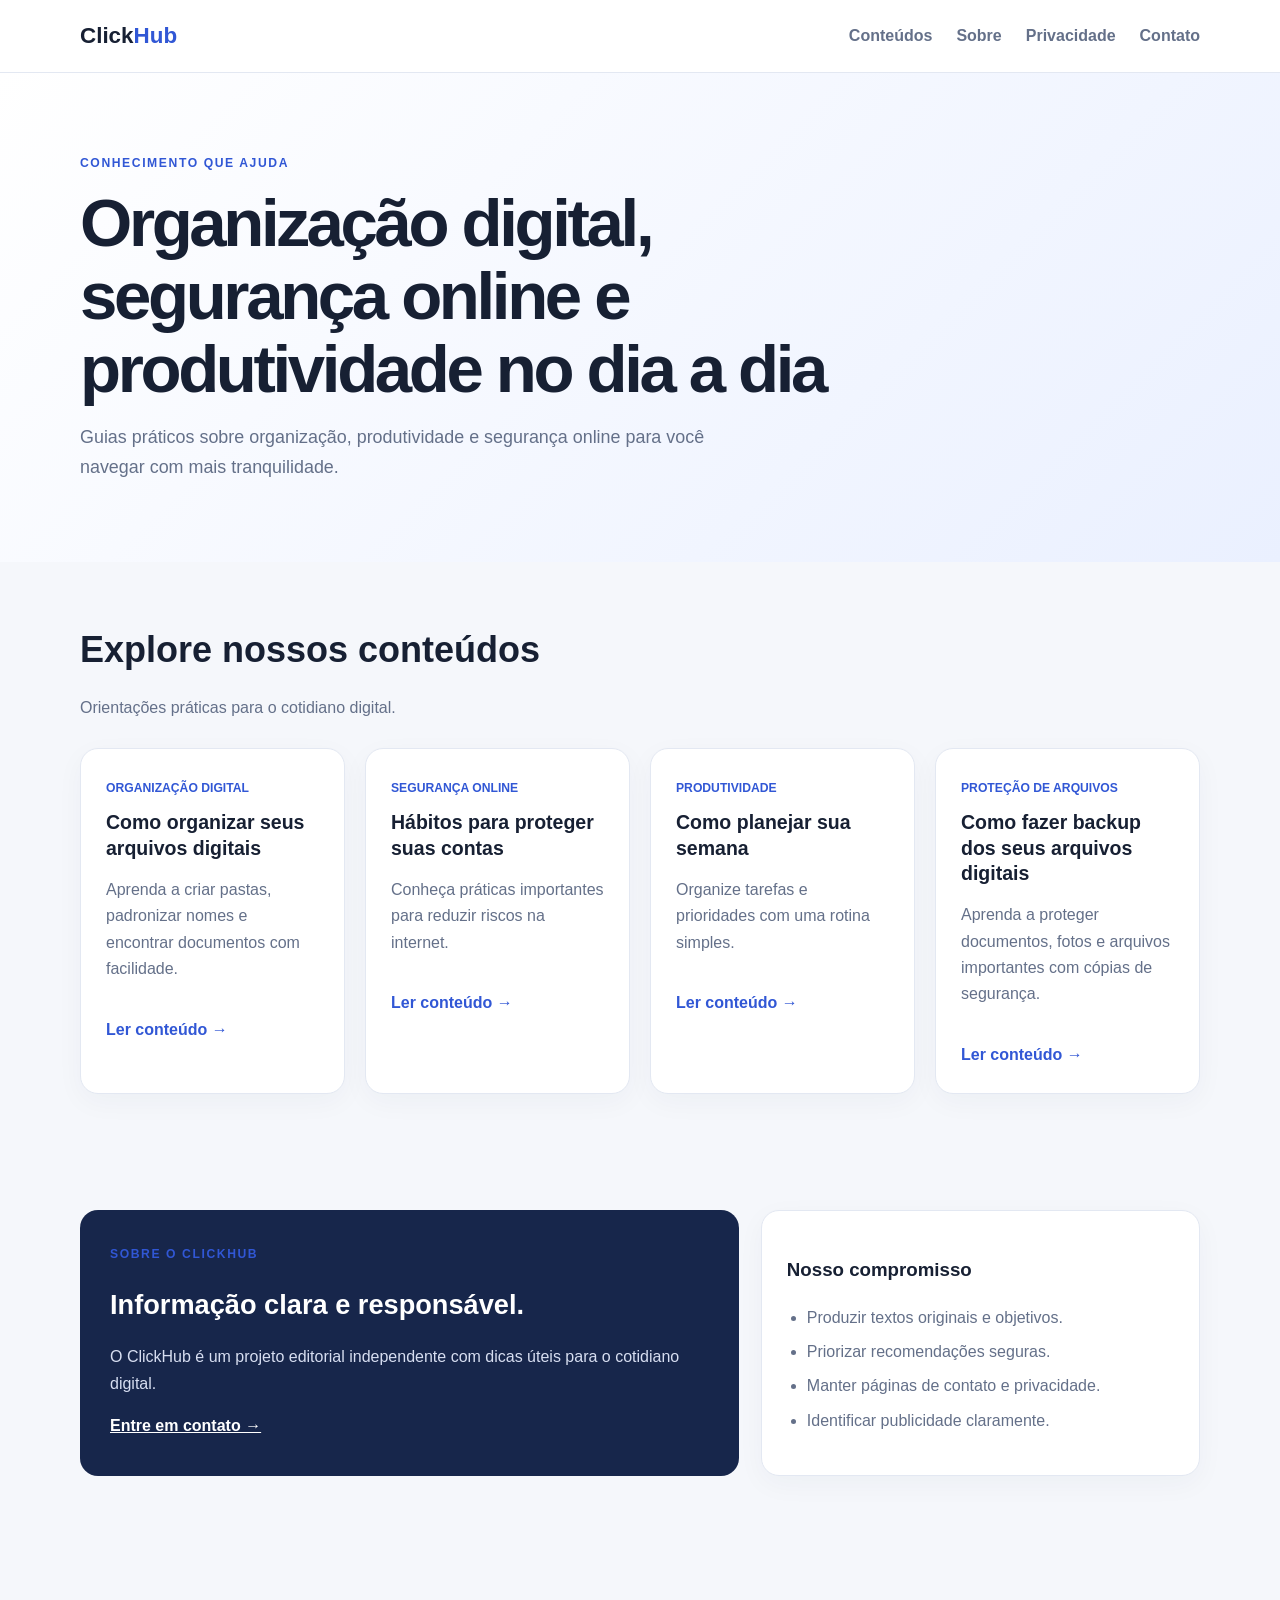
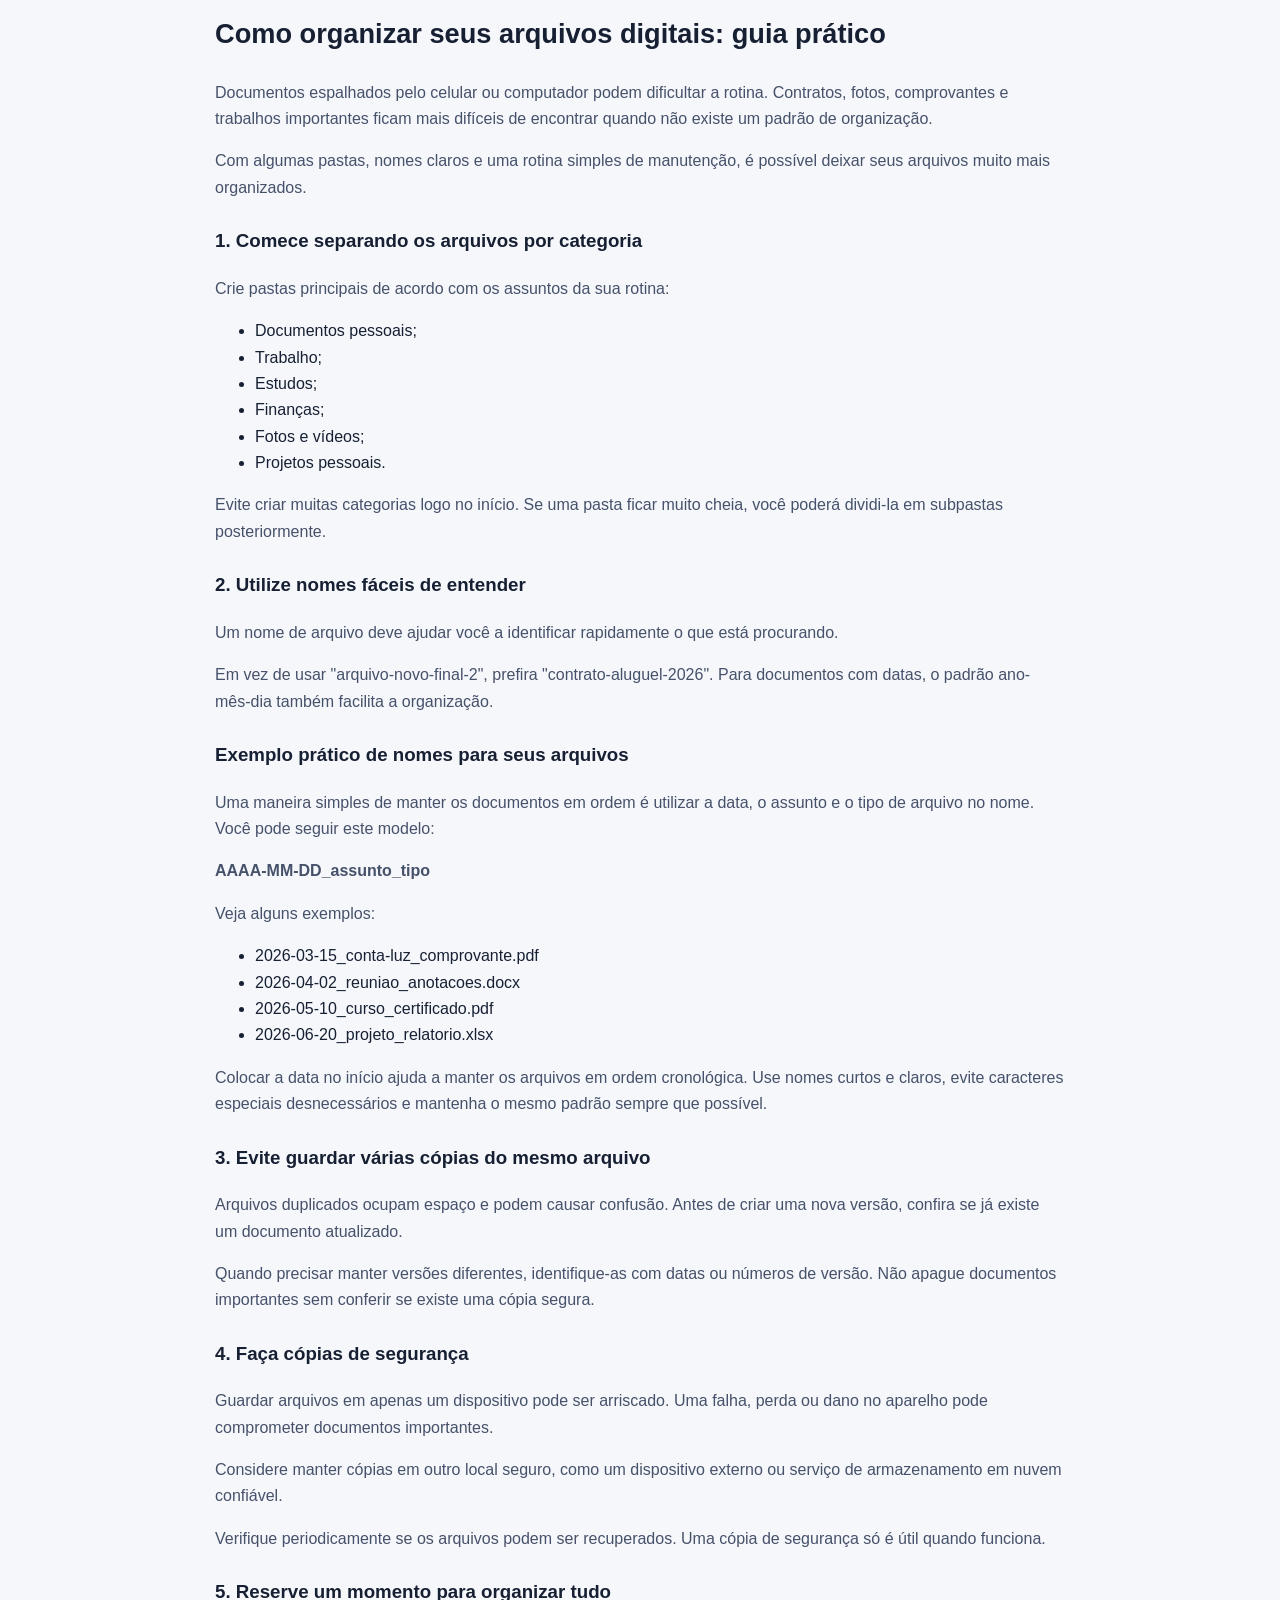
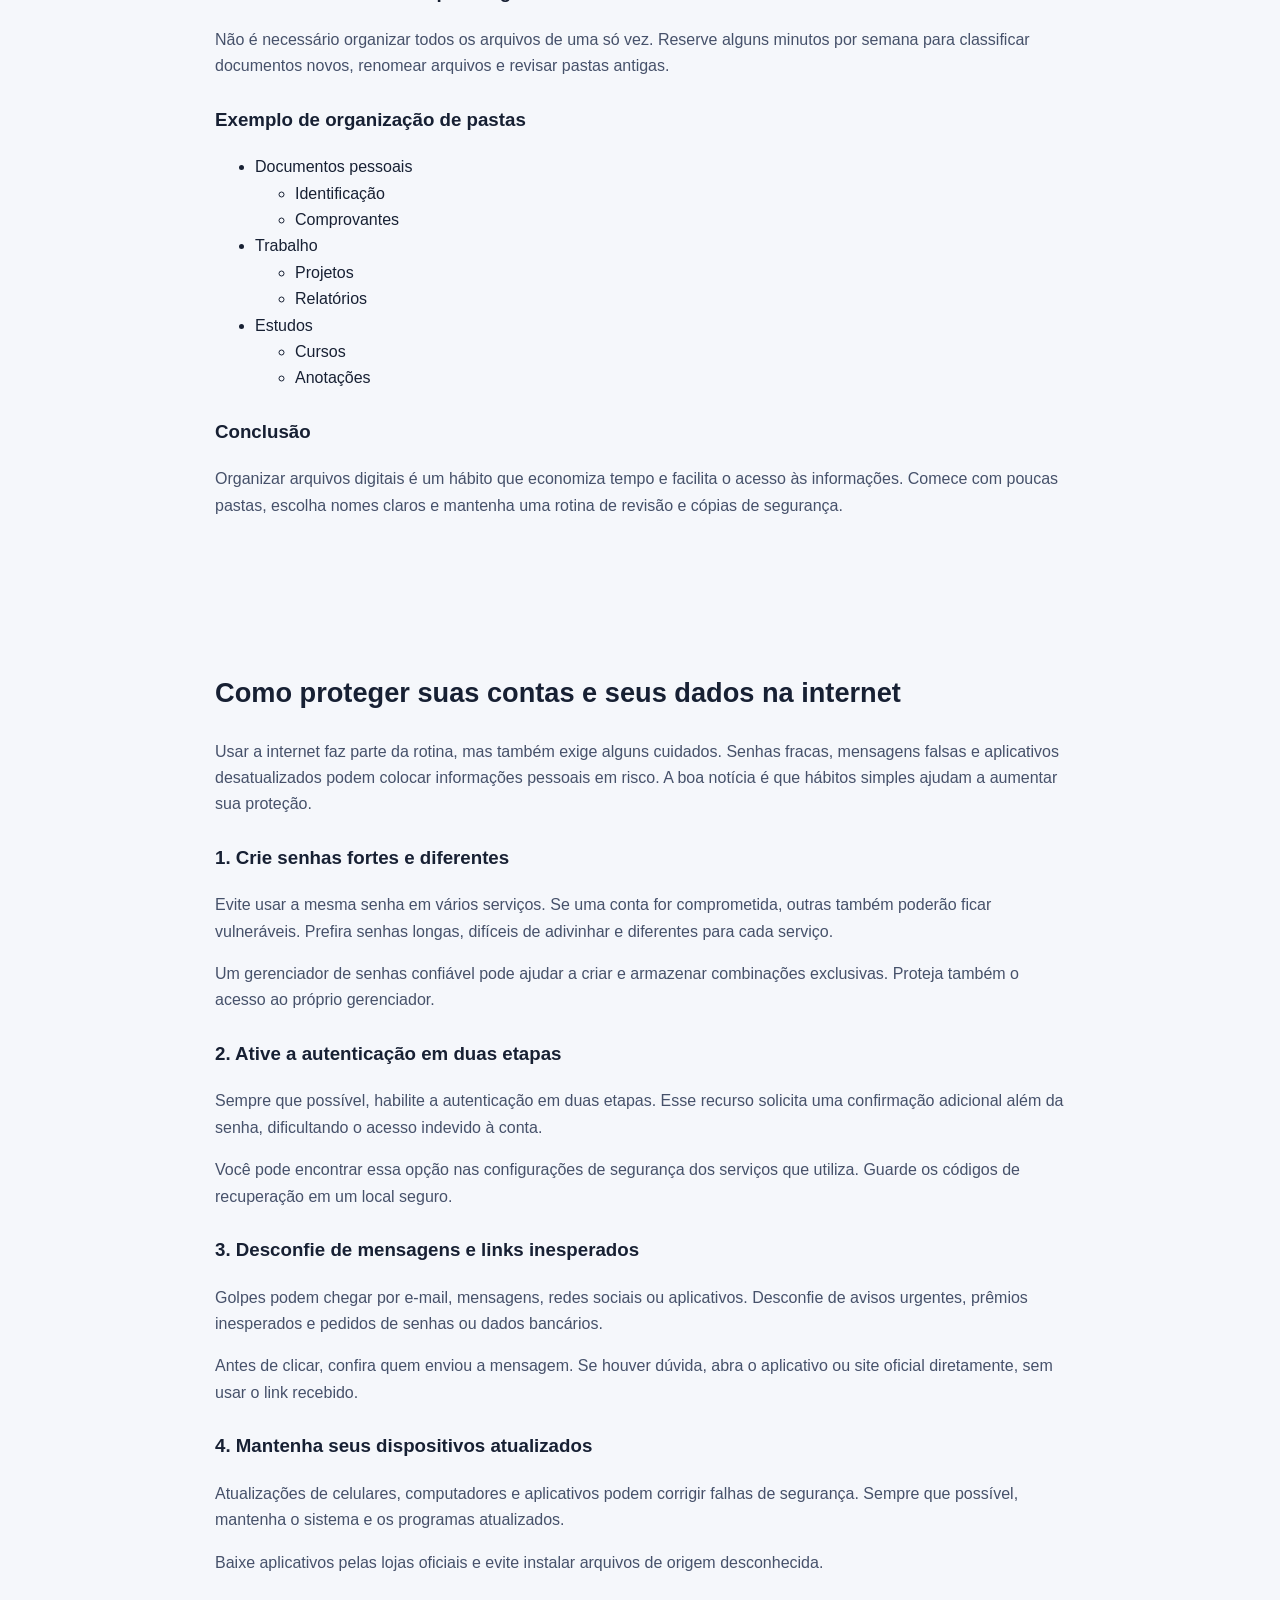
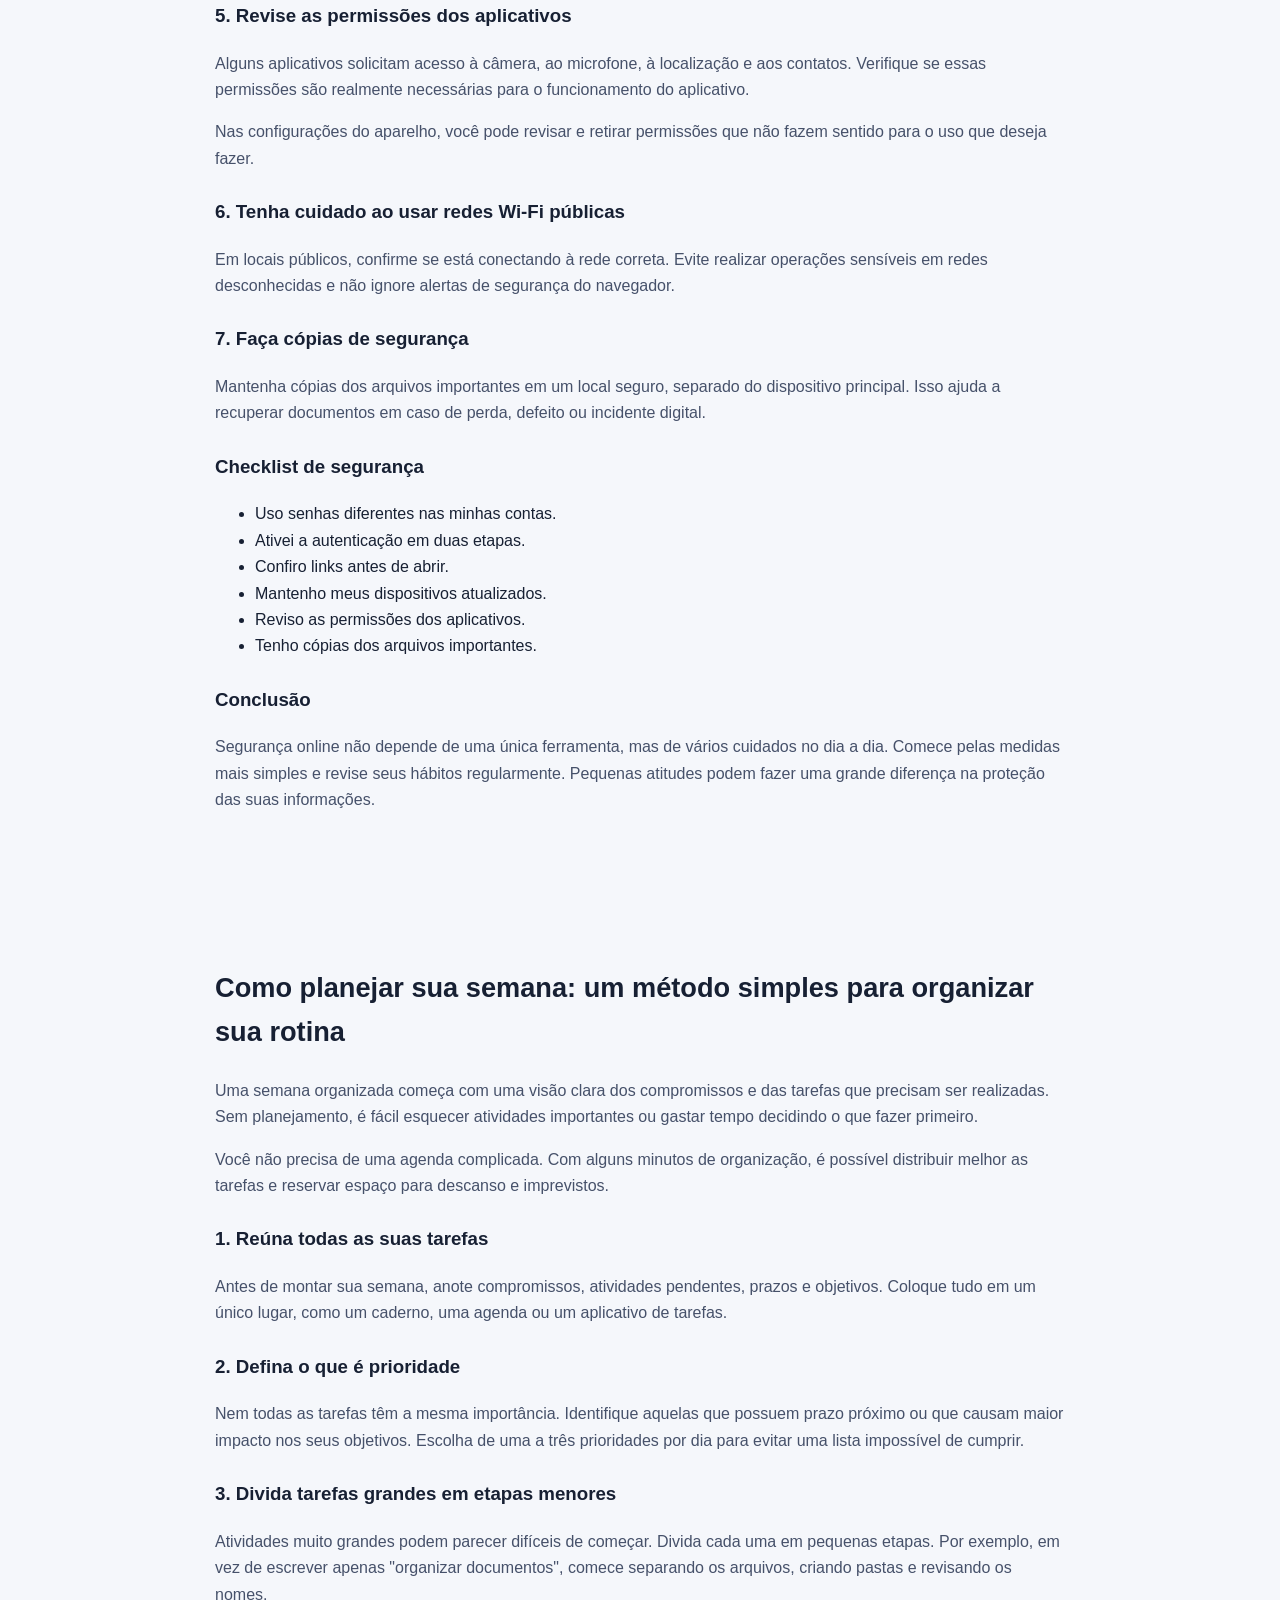
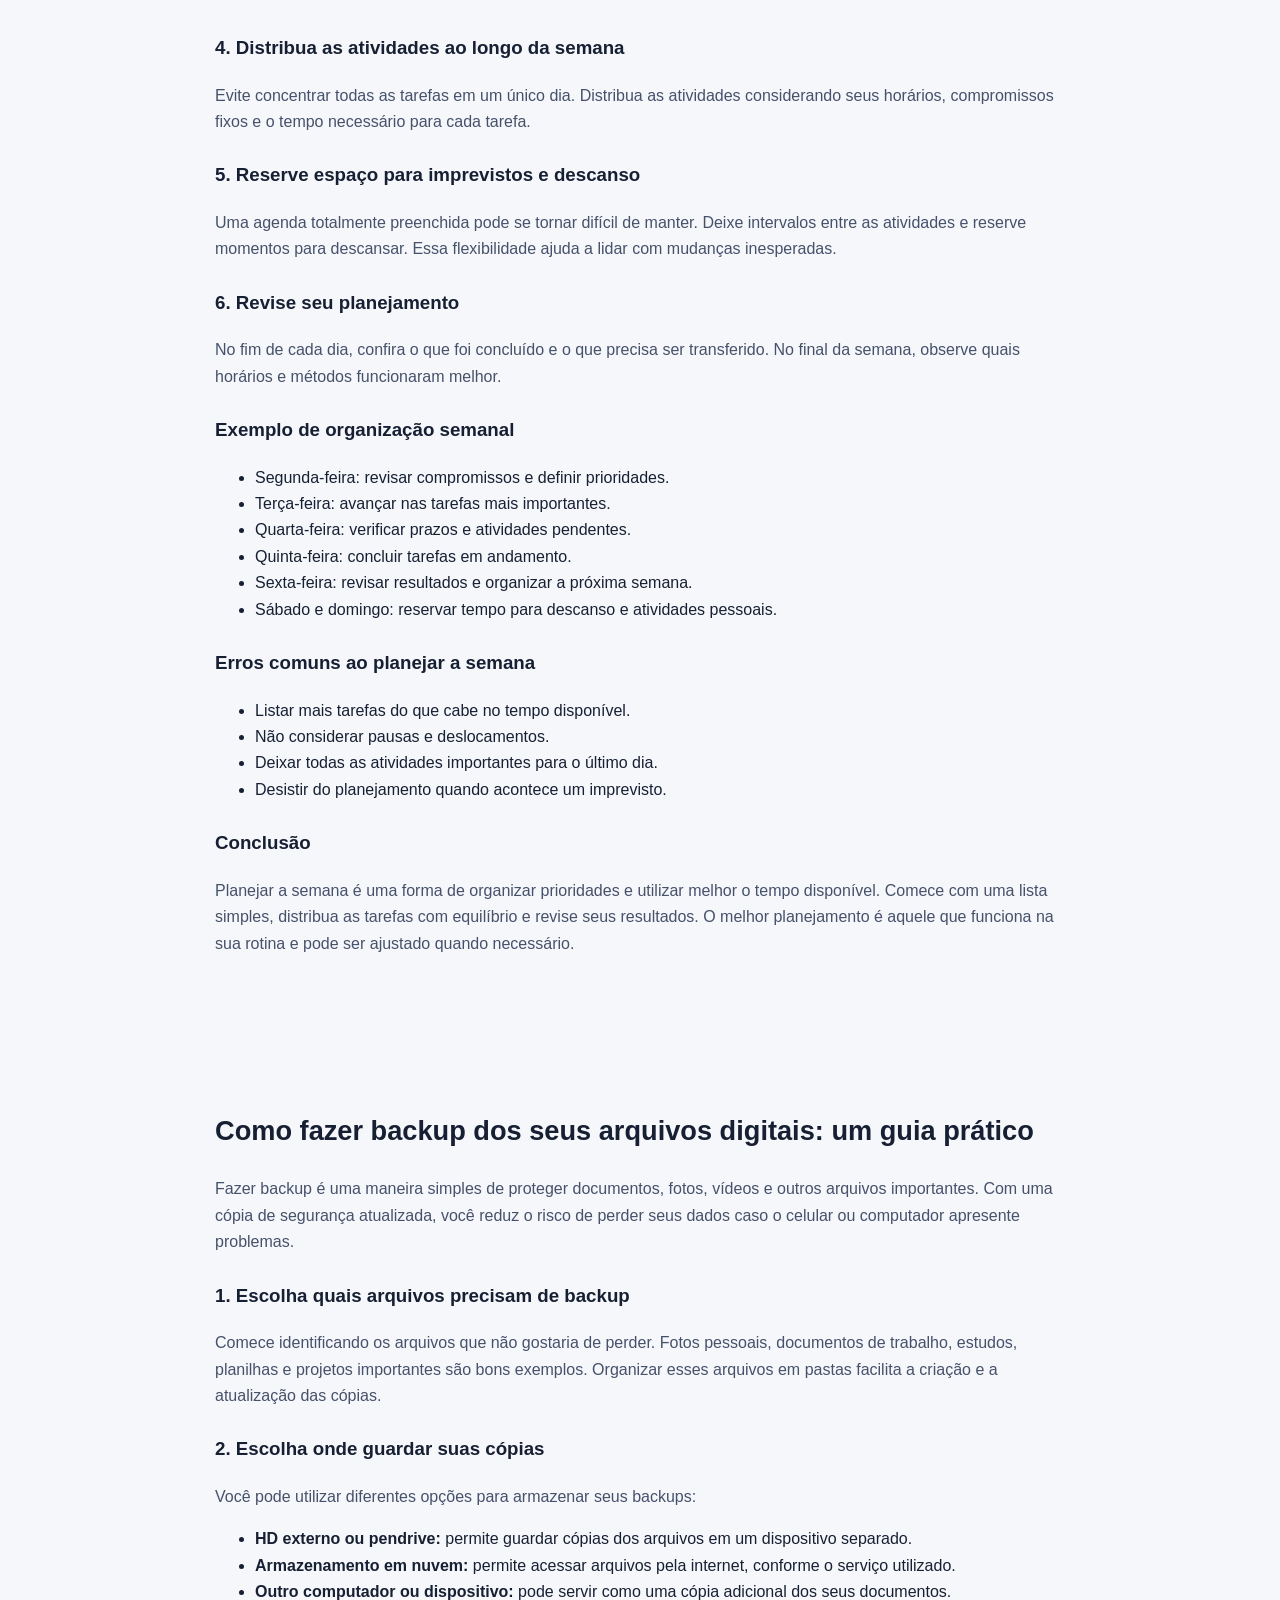
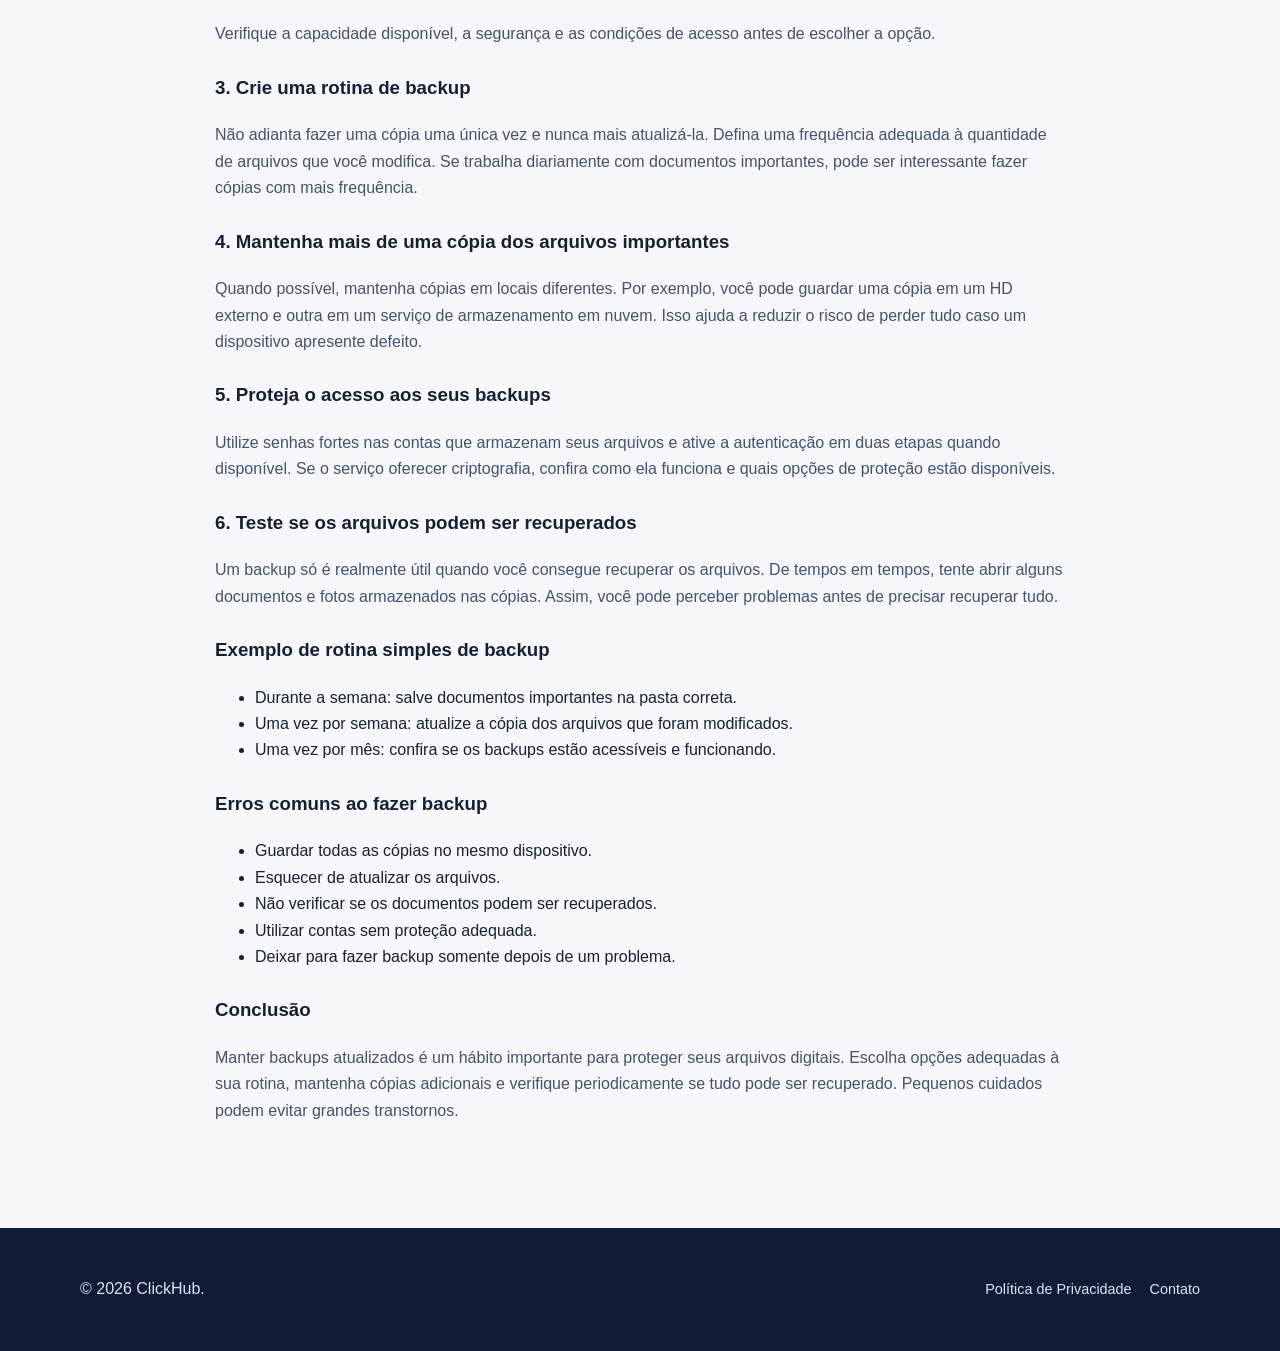
==== index.html @ ab71c548 "update index.html" ====
<!doctype html>
<html lang="pt-BR">
<head>
  <meta charset="utf-8">
  <meta name="viewport" content="width=device-width, initial-scale=1">
  <meta name="description" content="Aprenda a organizar arquivos digitais, proteger suas contas e planejar sua semana com dicas práticas para o dia a dia.">
  <meta name="theme-color" content="#f5f7fb">
  <title>ClickHub | Organização digital, segurança e produtividade</title>
  <link rel="stylesheet" href="style.css">
  <script src="ads.js" defer></script>
  <script src="script.js" defer></script>
</head>
<body>
  <header class="site-header">
    <div class="container header-inner">
      <a class="brand" href="index.html">Click<span>Hub</span></a>
      <button class="menu-toggle" type="button"
        aria-controls="primary-navigation" aria-expanded="false">
        Menu
      </button>
      <nav class="nav" id="primary-navigation">
        <a href="#conteudos">Conteúdos</a>
        <a href="#sobre">Sobre</a>
        <a href="privacidade.html">Privacidade</a>
        <a href="contato.html">Contato</a>
      </nav>
    </div>
  </header>

  <main>
    <section class="hero">
      <div class="container">
        <span class="eyebrow">Conhecimento que ajuda</span>
        <h1>Organização digital, segurança online e produtividade no dia a dia</h1>
        <p>Guias práticos sobre organização, produtividade e segurança online para você navegar com mais tranquilidade.</p>
      </div>
    </section>

    
<section class="section" id="conteudos">
  <div class="container">
    <div class="section-heading">
      <h2>Explore nossos conteúdos</h2>
      <p>Orientações práticas para o cotidiano digital.</p>
    </div>

    <div class="card-grid">
      <article class="content-card">
        <span class="card-tag">Organização digital</span>
        <h3>Como organizar seus arquivos digitais</h3>
        <p>Aprenda a criar pastas, padronizar nomes e encontrar documentos com facilidade.</p>
        <a class="read-more" href="#guia-arquivos">Ler conteúdo →</a>
      </article>

      <article class="content-card">
        <span class="card-tag">Segurança online</span>
        <h3>Hábitos para proteger suas contas</h3>
        <p>Conheça práticas importantes para reduzir riscos na internet.</p>
        <a class="read-more" href="#seguranca">Ler conteúdo →</a>
      </article>

      <article class="content-card">
        <span class="card-tag">Produtividade</span>
        <h3>Como planejar sua semana</h3>
        <p>Organize tarefas e prioridades com uma rotina simples.</p>
        <a class="read-more" href="#planejamento">Ler conteúdo →</a>
      </article>
         <article class="content-card">
        <span class="card-tag">Proteção de arquivos</span>
        <h3>Como fazer backup dos seus arquivos digitais</h3>
        <p>Aprenda a proteger documentos, fotos e arquivos importantes com cópias de segurança.</p>
        <a class="read-more" href="#backup">Ler conteúdo →</a>
      </article>
      </div>
      </div>
</section>

<section class="section" id="sobre">
  <div class="container feature-layout">
    <div class="feature-panel">
      <span class="eyebrow">Sobre o ClickHub</span>
      <h2>Informação clara e responsável.</h2>
      <p>O ClickHub é um projeto editorial independente com dicas úteis para o cotidiano digital.</p>
      <a href="contato.html">Entre em contato →</a>
    </div>

    <div class="info-card">
      <h3>Nosso compromisso</h3>
      <ul class="check-list">
        <li>Produzir textos originais e objetivos.</li>
        <li>Priorizar recomendações seguras.</li>
        <li>Manter páginas de contato e privacidade.</li>
        <li>Identificar publicidade claramente.</li>
      </ul>
    </div>
  </div>
</section>

<section class="section" id="guia-arquivos">
  <div class="container prose">

    <h2>Como organizar seus arquivos digitais: guia prático</h2>

    <p>
      Documentos espalhados pelo celular ou computador podem
      dificultar a rotina. Contratos, fotos, comprovantes e
      trabalhos importantes ficam mais difíceis de encontrar
      quando não existe um padrão de organização.
    </p>

    <p>
      Com algumas pastas, nomes claros e uma rotina simples
      de manutenção, é possível deixar seus arquivos muito
      mais organizados.
    </p>

    <h3>1. Comece separando os arquivos por categoria</h3>

    <p>Crie pastas principais de acordo com os assuntos da sua rotina:</p>

    <ul>
      <li>Documentos pessoais;</li>
      <li>Trabalho;</li>
      <li>Estudos;</li>
      <li>Finanças;</li>
      <li>Fotos e vídeos;</li>
      <li>Projetos pessoais.</li>
    </ul>

    <p>
      Evite criar muitas categorias logo no início.
      Se uma pasta ficar muito cheia, você poderá dividi-la
      em subpastas posteriormente.
    </p>

    <h3>2. Utilize nomes fáceis de entender</h3>

    <p>
      Um nome de arquivo deve ajudar você a identificar
      rapidamente o que está procurando.
    </p>

    
    <p>
      Em vez de usar "arquivo-novo-final-2", prefira
      "contrato-aluguel-2026". Para documentos com datas,
      o padrão ano-mês-dia também facilita a organização.
    </p>

    <h3>Exemplo prático de nomes para seus arquivos</h3>

    <p>
      Uma maneira simples de manter os documentos em ordem
      é utilizar a data, o assunto e o tipo de arquivo no nome.
      Você pode seguir este modelo:
    </p>

    <p>
      <strong>AAAA-MM-DD_assunto_tipo</strong>
    </p>

    <p>Veja alguns exemplos:</p>

    <ul>
      <li>2026-03-15_conta-luz_comprovante.pdf</li>
      <li>2026-04-02_reuniao_anotacoes.docx</li>
      <li>2026-05-10_curso_certificado.pdf</li>
      <li>2026-06-20_projeto_relatorio.xlsx</li>
    </ul>

    <p>
      Colocar a data no início ajuda a manter os arquivos
      em ordem cronológica. Use nomes curtos e claros,
      evite caracteres especiais desnecessários e mantenha
      o mesmo padrão sempre que possível.
    </p>

    <h3>3. Evite guardar várias cópias do mesmo arquivo</h3>


    <p>
      Arquivos duplicados ocupam espaço e podem causar
      confusão. Antes de criar uma nova versão, confira
      se já existe um documento atualizado.
    </p>

    <p>
      Quando precisar manter versões diferentes,
      identifique-as com datas ou números de versão.
      Não apague documentos importantes sem conferir
      se existe uma cópia segura.
    </p>

    <h3>4. Faça cópias de segurança</h3>

    <p>
      Guardar arquivos em apenas um dispositivo pode
      ser arriscado. Uma falha, perda ou dano no aparelho
      pode comprometer documentos importantes.
    </p>

    <p>
      Considere manter cópias em outro local seguro,
      como um dispositivo externo ou serviço de
      armazenamento em nuvem confiável.
    </p>

    <p>
      Verifique periodicamente se os arquivos podem
      ser recuperados. Uma cópia de segurança só é útil
      quando funciona.
    </p>

    <h3>5. Reserve um momento para organizar tudo</h3>

    <p>
      Não é necessário organizar todos os arquivos de uma
      só vez. Reserve alguns minutos por semana para
      classificar documentos novos, renomear arquivos
      e revisar pastas antigas.
    </p>

    <h3>Exemplo de organização de pastas</h3>

    <ul>
      <li>Documentos pessoais
        <ul>
          <li>Identificação</li>
          <li>Comprovantes</li>
        </ul>
      </li>
      <li>Trabalho
        <ul>
          <li>Projetos</li>
          <li>Relatórios</li>
        </ul>
      </li>
      <li>Estudos
        <ul>
          <li>Cursos</li>
          <li>Anotações</li>
        </ul>
      </li>
    </ul>

    <h3>Conclusão</h3>

    <p>
      Organizar arquivos digitais é um hábito que economiza
      tempo e facilita o acesso às informações. Comece com
      poucas pastas, escolha nomes claros e mantenha uma
      rotina de revisão e cópias de segurança.
    </p>

  </div>
</section>

    <section class="section" id="seguranca">
      <div class="container prose">
        <h2>Como proteger suas contas e seus dados na internet</h2>

        <p>
          Usar a internet faz parte da rotina, mas também exige
          alguns cuidados. Senhas fracas, mensagens falsas e
          aplicativos desatualizados podem colocar informações
          pessoais em risco. A boa notícia é que hábitos simples
          ajudam a aumentar sua proteção.
        </p>

        <h3>1. Crie senhas fortes e diferentes</h3>

        <p>
          Evite usar a mesma senha em vários serviços. Se uma
          conta for comprometida, outras também poderão ficar
          vulneráveis. Prefira senhas longas, difíceis de adivinhar
          e diferentes para cada serviço.
        </p>

        <p>
          Um gerenciador de senhas confiável pode ajudar a criar
          e armazenar combinações exclusivas. Proteja também o
          acesso ao próprio gerenciador.
        </p>

        <h3>2. Ative a autenticação em duas etapas</h3>

        <p>
          Sempre que possível, habilite a autenticação em duas
          etapas. Esse recurso solicita uma confirmação adicional
          além da senha, dificultando o acesso indevido à conta.
        </p>

        <p>
          Você pode encontrar essa opção nas configurações de
          segurança dos serviços que utiliza. Guarde os códigos
          de recuperação em um local seguro.
        </p>

        <h3>3. Desconfie de mensagens e links inesperados</h3>

        <p>
          Golpes podem chegar por e-mail, mensagens, redes sociais
          ou aplicativos. Desconfie de avisos urgentes, prêmios
          inesperados e pedidos de senhas ou dados bancários.
        </p>

        <p>
          Antes de clicar, confira quem enviou a mensagem.
          Se houver dúvida, abra o aplicativo ou site oficial
          diretamente, sem usar o link recebido.
        </p>

        <h3>4. Mantenha seus dispositivos atualizados</h3>

        <p>
          Atualizações de celulares, computadores e aplicativos
          podem corrigir falhas de segurança. Sempre que possível,
          mantenha o sistema e os programas atualizados.
        </p>

        <p>
          Baixe aplicativos pelas lojas oficiais e evite instalar
          arquivos de origem desconhecida.
        </p>

        <h3>5. Revise as permissões dos aplicativos</h3>

        <p>
          Alguns aplicativos solicitam acesso à câmera, ao
          microfone, à localização e aos contatos. Verifique se
          essas permissões são realmente necessárias para o
          funcionamento do aplicativo.
        </p>

        <p>
          Nas configurações do aparelho, você pode revisar e
          retirar permissões que não fazem sentido para o uso
          que deseja fazer.
        </p>

        <h3>6. Tenha cuidado ao usar redes Wi-Fi públicas</h3>

        <p>
          Em locais públicos, confirme se está conectando à rede
          correta. Evite realizar operações sensíveis em redes
          desconhecidas e não ignore alertas de segurança do
          navegador.
        </p>

        <h3>7. Faça cópias de segurança</h3>

        <p>
          Mantenha cópias dos arquivos importantes em um local
          seguro, separado do dispositivo principal. Isso ajuda
          a recuperar documentos em caso de perda, defeito ou
          incidente digital.
        </p>

        <h3>Checklist de segurança</h3>

        <ul>
          <li>Uso senhas diferentes nas minhas contas.</li>
          <li>Ativei a autenticação em duas etapas.</li>
          <li>Confiro links antes de abrir.</li>
          <li>Mantenho meus dispositivos atualizados.</li>
          <li>Reviso as permissões dos aplicativos.</li>
          <li>Tenho cópias dos arquivos importantes.</li>
        </ul>

        <h3>Conclusão</h3>

        <p>
          Segurança online não depende de uma única ferramenta,
          mas de vários cuidados no dia a dia. Comece pelas
          medidas mais simples e revise seus hábitos regularmente.
          Pequenas atitudes podem fazer uma grande diferença
          na proteção das suas informações.
        </p>
      </div>
    </section>

   
    <section class="section" id="planejamento">
      <div class="container prose">
        <h2>Como planejar sua semana: um método simples para organizar sua rotina</h2>

        <p>
          Uma semana organizada começa com uma visão clara
          dos compromissos e das tarefas que precisam ser
          realizadas. Sem planejamento, é fácil esquecer
          atividades importantes ou gastar tempo decidindo
          o que fazer primeiro.
        </p>

        <p>
          Você não precisa de uma agenda complicada.
          Com alguns minutos de organização, é possível
          distribuir melhor as tarefas e reservar espaço
          para descanso e imprevistos.
        </p>

        <h3>1. Reúna todas as suas tarefas</h3>

        <p>
          Antes de montar sua semana, anote compromissos,
          atividades pendentes, prazos e objetivos. Coloque
          tudo em um único lugar, como um caderno, uma agenda
          ou um aplicativo de tarefas.
        </p>

        <h3>2. Defina o que é prioridade</h3>

        <p>
          Nem todas as tarefas têm a mesma importância.
          Identifique aquelas que possuem prazo próximo
          ou que causam maior impacto nos seus objetivos.
          Escolha de uma a três prioridades por dia para
          evitar uma lista impossível de cumprir.
        </p>

        <h3>3. Divida tarefas grandes em etapas menores</h3>

        <p>
          Atividades muito grandes podem parecer difíceis
          de começar. Divida cada uma em pequenas etapas.
          Por exemplo, em vez de escrever apenas
          "organizar documentos", comece separando os
          arquivos, criando pastas e revisando os nomes.
        </p>

        <h3>4. Distribua as atividades ao longo da semana</h3>

        <p>
          Evite concentrar todas as tarefas em um único dia.
          Distribua as atividades considerando seus horários,
          compromissos fixos e o tempo necessário para cada
          tarefa.
        </p>

        <h3>5. Reserve espaço para imprevistos e descanso</h3>

        <p>
          Uma agenda totalmente preenchida pode se tornar
          difícil de manter. Deixe intervalos entre as
          atividades e reserve momentos para descansar.
          Essa flexibilidade ajuda a lidar com mudanças
          inesperadas.
        </p>

        <h3>6. Revise seu planejamento</h3>

        <p>
          No fim de cada dia, confira o que foi concluído
          e o que precisa ser transferido. No final da
          semana, observe quais horários e métodos
          funcionaram melhor.
        </p>

        <h3>Exemplo de organização semanal</h3>

        <ul>
          <li>Segunda-feira: revisar compromissos e definir prioridades.</li>
          <li>Terça-feira: avançar nas tarefas mais importantes.</li>
          <li>Quarta-feira: verificar prazos e atividades pendentes.</li>
          <li>Quinta-feira: concluir tarefas em andamento.</li>
          <li>Sexta-feira: revisar resultados e organizar a próxima semana.</li>
          <li>Sábado e domingo: reservar tempo para descanso e atividades pessoais.</li>
        </ul>

        <h3>Erros comuns ao planejar a semana</h3>

        <ul>
          <li>Listar mais tarefas do que cabe no tempo disponível.</li>
          <li>Não considerar pausas e deslocamentos.</li>
          <li>Deixar todas as atividades importantes para o último dia.</li>
          <li>Desistir do planejamento quando acontece um imprevisto.</li>
        </ul>

        <h3>Conclusão</h3>

        <p>
          Planejar a semana é uma forma de organizar prioridades
          e utilizar melhor o tempo disponível. Comece com
          uma lista simples, distribua as tarefas com equilíbrio
          e revise seus resultados. O melhor planejamento
          é aquele que funciona na sua rotina e pode ser
          ajustado quando necessário.
        </p>
      </div>
    </section>
<section class="section" id="backup">
  <div class="container prose">
    <h2>Como fazer backup dos seus arquivos digitais: um guia prático</h2>
  
  <p>Fazer backup é uma maneira simples de proteger documentos, fotos, vídeos e outros arquivos importantes. Com uma cópia de segurança atualizada, você reduz o risco de perder seus dados caso o celular ou computador apresente problemas.</p>
  
  <h3>1. Escolha quais arquivos precisam de backup</h3>
  <p>Comece identificando os arquivos que não gostaria de perder. Fotos pessoais, documentos de trabalho, estudos, planilhas e projetos importantes são bons exemplos. Organizar esses arquivos em pastas facilita a criação e a atualização das cópias.</p>
  
  <h3>2. Escolha onde guardar suas cópias</h3>
  <p>Você pode utilizar diferentes opções para armazenar seus backups:</p>
  <ul>
    <li><strong>HD externo ou pendrive:</strong> permite guardar cópias dos arquivos em um dispositivo separado.</li>
    <li><strong>Armazenamento em nuvem:</strong> permite acessar arquivos pela internet, conforme o serviço utilizado.</li>
    <li><strong>Outro computador ou dispositivo:</strong> pode servir como uma cópia adicional dos seus documentos.</li>
  </ul>
  <p>Verifique a capacidade disponível, a segurança e as condições de acesso antes de escolher a opção.</p>
  
  <h3>3. Crie uma rotina de backup</h3>
  <p>Não adianta fazer uma cópia uma única vez e nunca mais atualizá-la. Defina uma frequência adequada à quantidade de arquivos que você modifica. Se trabalha diariamente com documentos importantes, pode ser interessante fazer cópias com mais frequência.</p>
  
  <h3>4. Mantenha mais de uma cópia dos arquivos importantes</h3>
  <p>Quando possível, mantenha cópias em locais diferentes. Por exemplo, você pode guardar uma cópia em um HD externo e outra em um serviço de armazenamento em nuvem. Isso ajuda a reduzir o risco de perder tudo caso um dispositivo apresente defeito.</p>
  
  <h3>5. Proteja o acesso aos seus backups</h3>
  <p>Utilize senhas fortes nas contas que armazenam seus arquivos e ative a autenticação em duas etapas quando disponível. Se o serviço oferecer criptografia, confira como ela funciona e quais opções de proteção estão disponíveis.</p>
  
  <h3>6. Teste se os arquivos podem ser recuperados</h3>
  <p>Um backup só é realmente útil quando você consegue recuperar os arquivos. De tempos em tempos, tente abrir alguns documentos e fotos armazenados nas cópias. Assim, você pode perceber problemas antes de precisar recuperar tudo.</p>
  
  <h3>Exemplo de rotina simples de backup</h3>
  <ul>
    <li>Durante a semana: salve documentos importantes na pasta correta.</li>
    <li>Uma vez por semana: atualize a cópia dos arquivos que foram modificados.</li>
    <li>Uma vez por mês: confira se os backups estão acessíveis e funcionando.</li>
  </ul>
  
  <h3>Erros comuns ao fazer backup</h3>
  <ul>
    <li>Guardar todas as cópias no mesmo dispositivo.</li>
    <li>Esquecer de atualizar os arquivos.</li>
    <li>Não verificar se os documentos podem ser recuperados.</li>
    <li>Utilizar contas sem proteção adequada.</li>
    <li>Deixar para fazer backup somente depois de um problema.</li>
  </ul>
  
  <h3>Conclusão</h3>
  <p>Manter backups atualizados é um hábito importante para proteger seus arquivos digitais. Escolha opções adequadas à sua rotina, mantenha cópias adicionais e verifique periodicamente se tudo pode ser recuperado. Pequenos cuidados podem evitar grandes transtornos.</p>
  </div>
</section>
  </main>

  <footer class="site-footer">
    <div class="container footer-inner">
      <p>© <span data-current-year></span> ClickHub.</p>
      <div class="footer-links">
        <a href="privacidade.html">Política de Privacidade</a>
        <a href="contato.html">Contato</a>
      </div>
    </div>
  </footer>
</body>
</html>
---- style.css ----
:root {
  --bg: #f5f7fb;
  --surface: #ffffff;
  --ink: #172033;
  --muted: #647089;
  --brand: #3157d5;
  --line: #e3e8f2;
  --radius: 18px;
  font-family: Arial, Helvetica, sans-serif;
}

* {
  box-sizing: border-box;
}

html {
  scroll-behavior: smooth;
}

body {
  margin: 0;
  background: var(--bg);
  color: var(--ink);
  line-height: 1.65;
}

a {
  color: var(--brand);
}

.container {
  width: min(1120px, calc(100% - 40px));
  margin-inline: auto;
}

/* Cabeçalho */

.site-header {
  background: var(--surface);
  border-bottom: 1px solid var(--line);
  position: sticky;
  top: 0;
  z-index: 10;
}

.header-inner {
  min-height: 72px;
  display: flex;
  align-items: center;
  justify-content: space-between;
  gap: 24px;
}

.brand {
  color: var(--ink);
  text-decoration: none;
  font-size: 1.4rem;
  font-weight: 850;
}

.brand span {
  color: var(--brand);
}

.nav {
  display: flex;
  align-items: center;
  gap: 24px;
}

.nav a {
  color: var(--muted);
  text-decoration: none;
  font-weight: 650;
}

.nav a:hover {
  color: var(--brand);
}

.menu-toggle {
  display: none;
  border: 1px solid var(--line);
  border-radius: 10px;
  background: white;
  padding: 8px 12px;
  color: var(--ink);
  font: inherit;
}

/* Apresentação */

.hero {
  padding: 76px 0 62px;
  background: linear-gradient(135deg, #ffffff, #eaf0ff);
}

.eyebrow {
  color: var(--brand);
  text-transform: uppercase;
  font-size: .76rem;
  letter-spacing: .13em;
  font-weight: 800;
}

.hero h1 {
  max-width: 760px;
  margin: 12px 0 16px;
  font-size: clamp(2.25rem, 6vw, 4.2rem);
  line-height: 1.08;
  letter-spacing: -.05em;
}

.hero p {
  max-width: 660px;
  color: var(--muted);
  font-size: 1.12rem;
}

/* Seções */

.section {
  padding: 58px 0;
}

.section-heading {
  margin-bottom: 26px;
}

.section-heading h2 {
  margin: 0 0 8px;
  font-size: clamp(1.6rem, 3vw, 2.25rem);
}

.section-heading p {
  color: var(--muted);
}

/* Cartões */

.card-grid {
  display: grid;
  grid-template-columns: repeat(auto-fit, minmax(240px, 1fr));
  gap: 20px;
}

.content-card,
.info-card {
  background: var(--surface);
  border: 1px solid var(--line);
  border-radius: var(--radius);
  padding: 25px;
  box-shadow: 0 8px 28px rgba(24, 39, 75, .04);
}

.card-tag {
  color: var(--brand);
  font-size: .76rem;
  font-weight: 800;
  text-transform: uppercase;
}

.content-card h3 {
  margin: 10px 0;
  font-size: 1.22rem;
  line-height: 1.3;
}

.content-card p,
.info-card p {
  color: var(--muted);
}

.read-more {
  display: inline-block;
  margin-top: 18px;
  font-weight: 750;
  text-decoration: none;
}

.read-more:hover {
  text-decoration: underline;
}

/* Área sobre */

.feature-layout {
  display: grid;
  grid-template-columns: 1.2fr .8fr;
  gap: 22px;
}

.feature-panel {
  padding: 30px;
  background: #17264b;
  color: white;
  border-radius: var(--radius);
}

.feature-panel h2 {
  font-size: 1.7rem;
  line-height: 1.2;
}

.feature-panel p {
  color: #d7def1;
}

.feature-panel a {
  color: white;
  font-weight: 750;
}

.check-list {
  padding-left: 20px;
  color: var(--muted);
}

.check-list li {
  margin: 8px 0;
}

/* Conteúdo dos guias */

.prose {
  max-width: 850px;
}

.prose h2 {
  margin-top: 20px;
  font-size: 1.7rem;
}

.prose h3 {
  margin-top: 25px;
}

.prose p {
  color: #46516a;
}

/* Rodapé */

.site-footer {
  background: #111b33;
  color: #dbe2f2;
  padding: 32px 0;
  margin-top: 30px;
}

.footer-inner {
  display: flex;
  align-items: center;
  justify-content: space-between;
  gap: 20px;
  flex-wrap: wrap;
}

.footer-links {
  display: flex;
  gap: 18px;
  flex-wrap: wrap;
}

.footer-links a {
  color: #dbe2f2;
  text-decoration: none;
  font-size: .9rem;
}

/* Acessibilidade */

a:focus-visible,
button:focus-visible {
  outline: 3px solid #9db2ff;
  outline-offset: 3px;
}

/* Celulares e tablets */

@media (max-width: 760px) {
  .container {
    width: calc(100% - 28px);
  }

  .header-inner {
    min-height: 64px;
  }

  .menu-toggle {
    display: inline-block;
  }

  .nav {
    display: none;
    position: absolute;
    top: 64px;
    left: 0;
    right: 0;
    padding: 18px 22px;
    background: white;
    border-bottom: 1px solid var(--line);
    flex-direction: column;
    align-items: flex-start;
    gap: 14px;
  }

  .nav.is-open {
    display: flex;
  }

  .hero {
    padding: 55px 0 45px;
  }

  .card-grid,
  .feature-layout {
    grid-template-columns: 1fr;
  }

  .section {
    padding: 42px 0;
  }

  .content-card,
  .info-card {
    padding: 21px;
  }
}

@media (prefers-reduced-motion: reduce) {
  html {
    scroll-behavior: auto;
  }
}
/* =================================
   PÁGINAS INTERNAS
================================= */

.page-main {
  padding: 54px 0 72px;
  min-height: 65vh;
}

.page-main h1 {
  font-size: clamp(2rem, 5vw, 3rem);
  line-height: 1.15;
  letter-spacing: -.045em;
  margin-bottom: 20px;
}

.page-main h2 {
  margin-top: 32px;
  font-size: 1.35rem;
}

.page-main p,
.page-main li {
  color: #46516a;
}

.page-main a {
  font-weight: 600;
}

/* Caixa de contato */

.contact-placeholder {
  padding: 22px;
  border: 1px dashed #aab5cc;
  border-radius: 14px;
  background: #ffffff;
  color: #647089;
  margin: 22px 0;
}

.contact-placeholder p {
  margin-bottom: 0;
}

/* Avisos */

.notice {
  border-left: 4px solid #3157d5;
  padding: 14px 18px;
  background: #edf1ff;
  border-radius: 0 12px 12px 0;
  color: #34436d;
  margin-top: 24px;
}

/* Melhor leitura no celular */

@media (max-width: 760px) {
  .page-main {
    padding: 38px 0 55px;
  }
  
  .page-main h1 {
    font-size: 2.1rem;
  }
  
  .contact-placeholder {
    padding: 17px;
  }
}
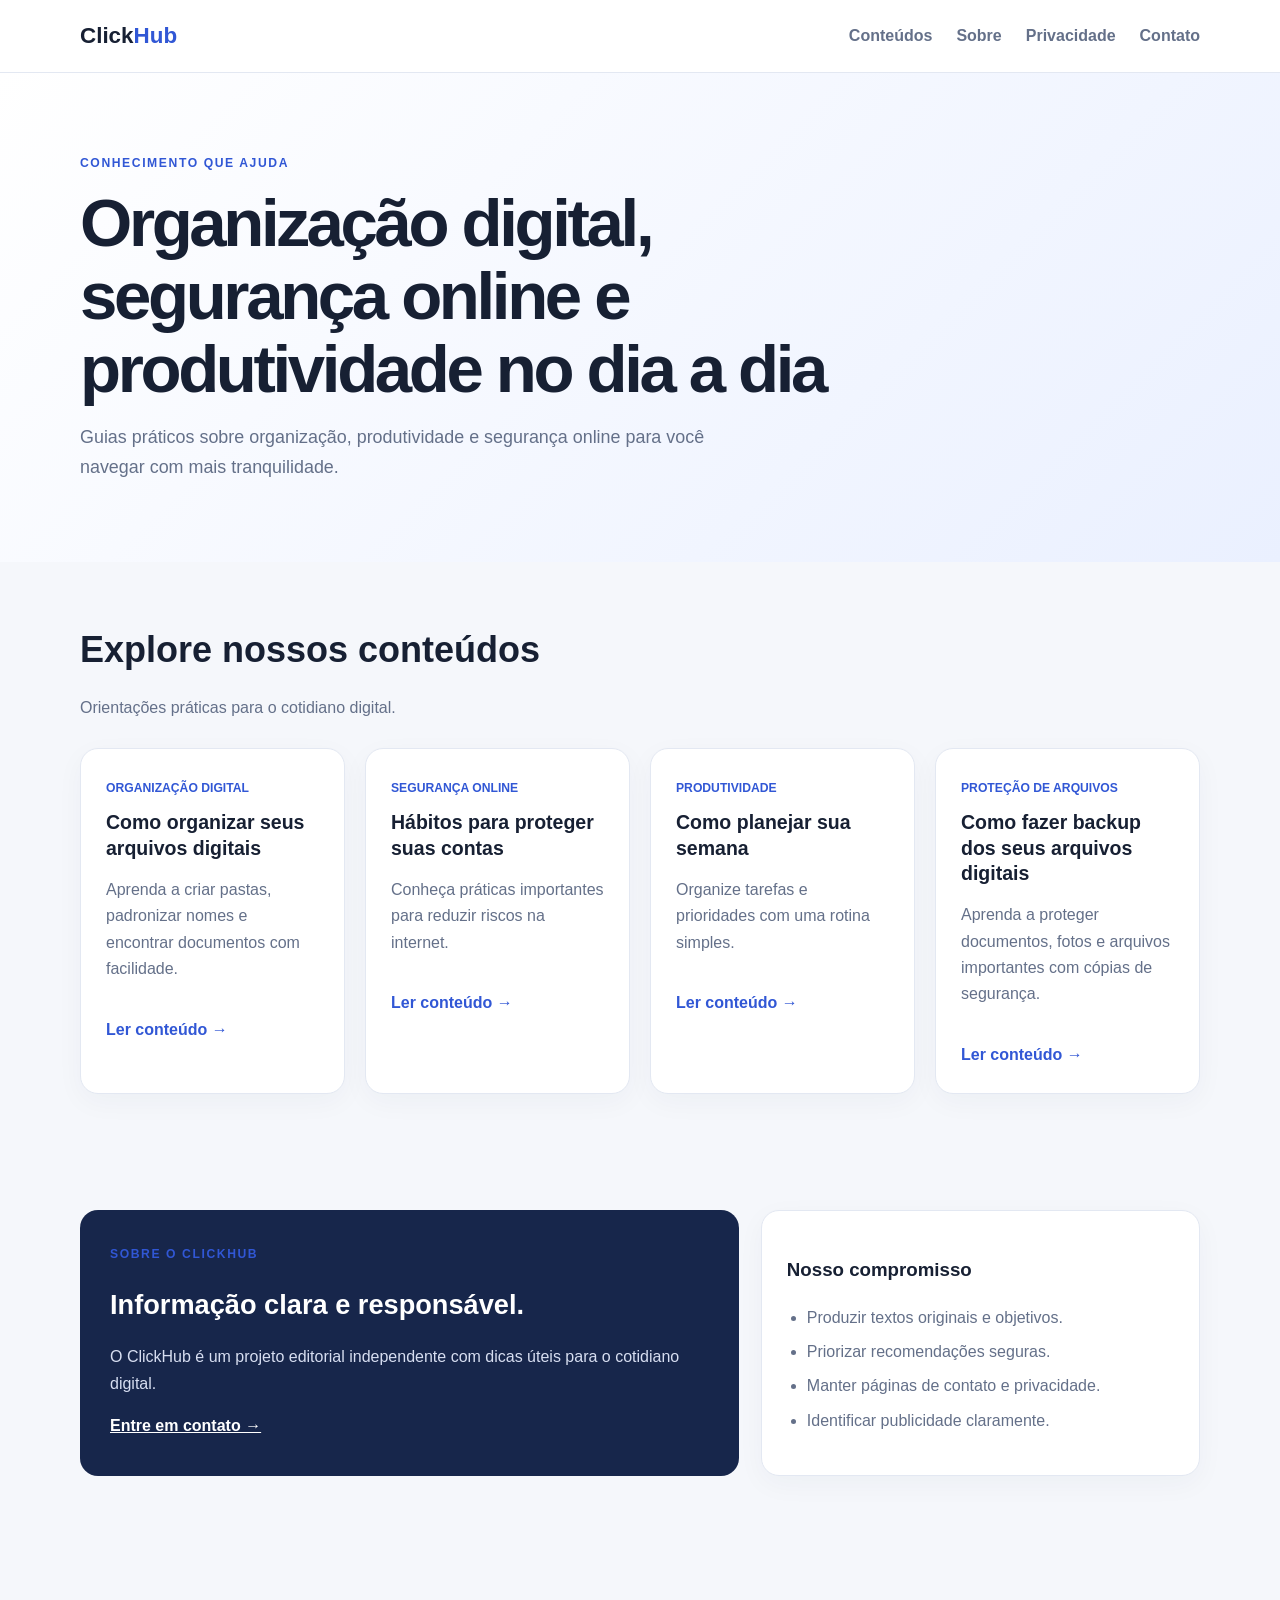
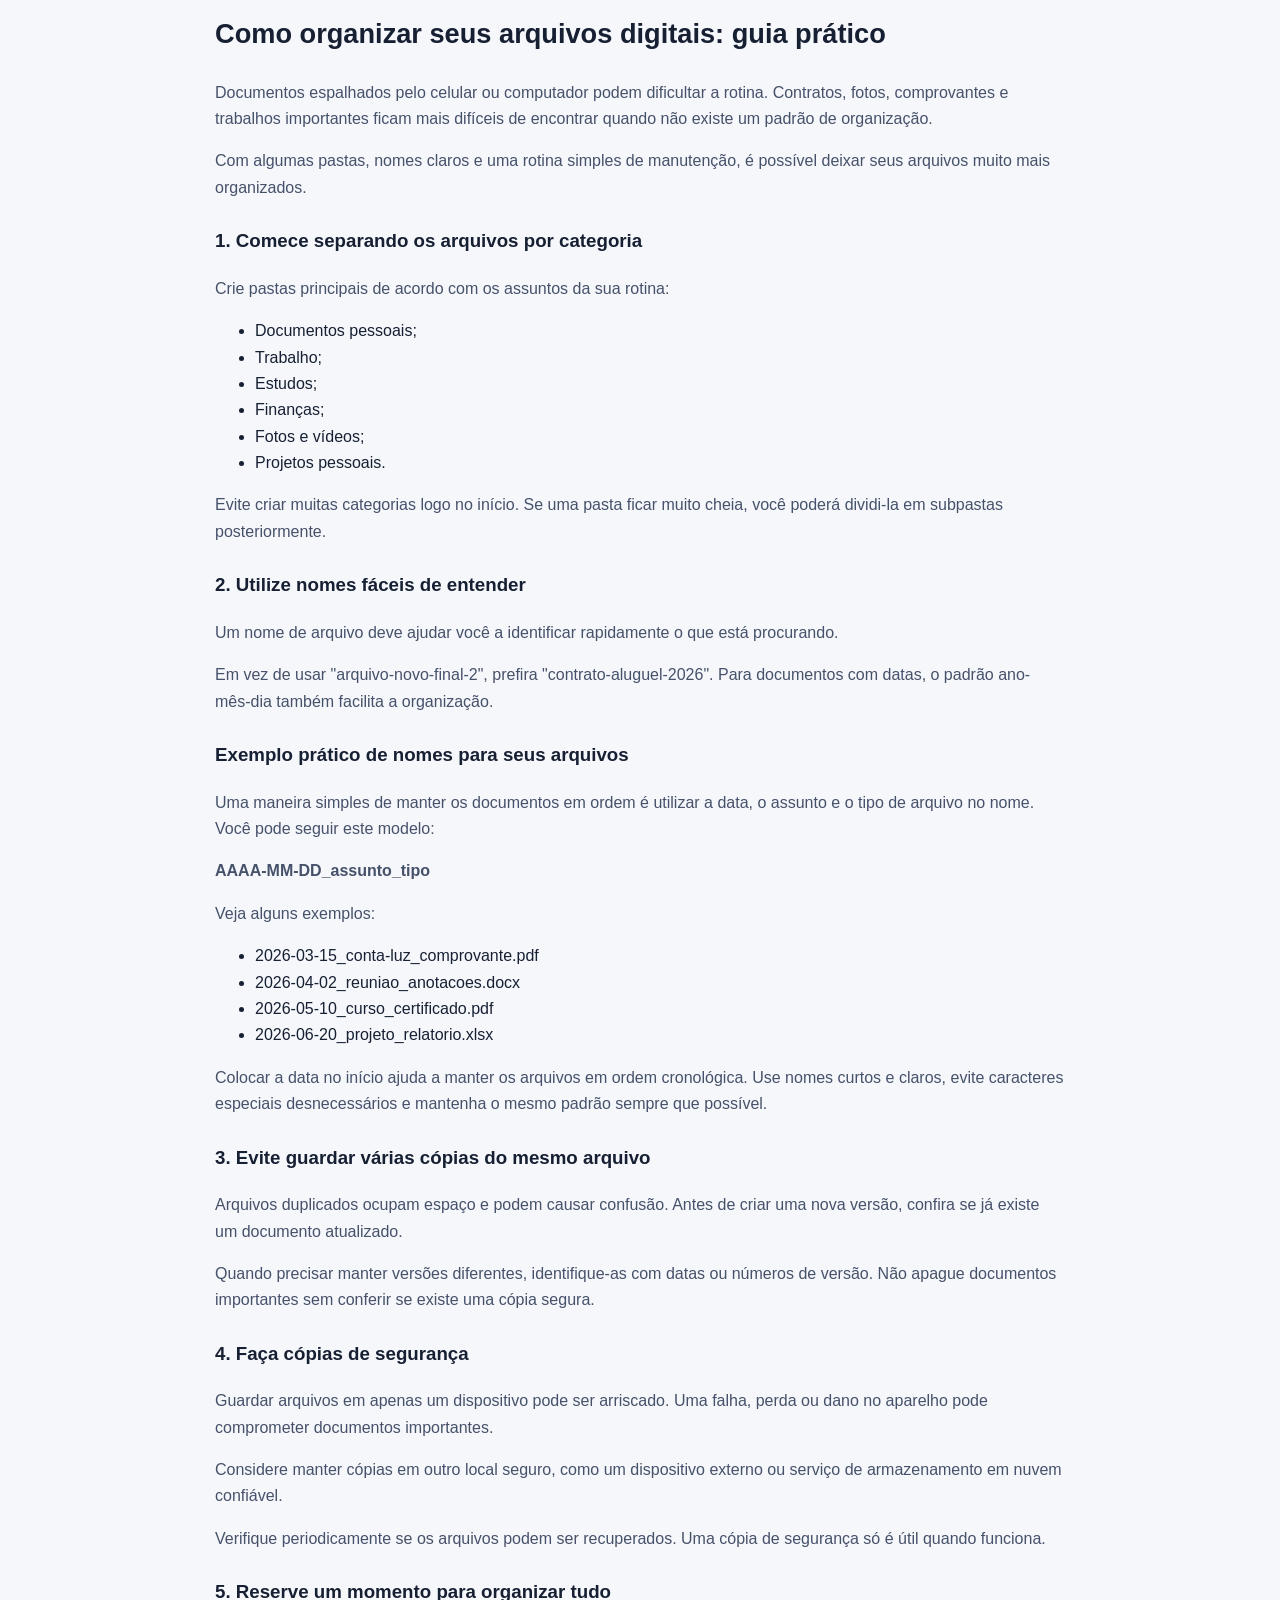
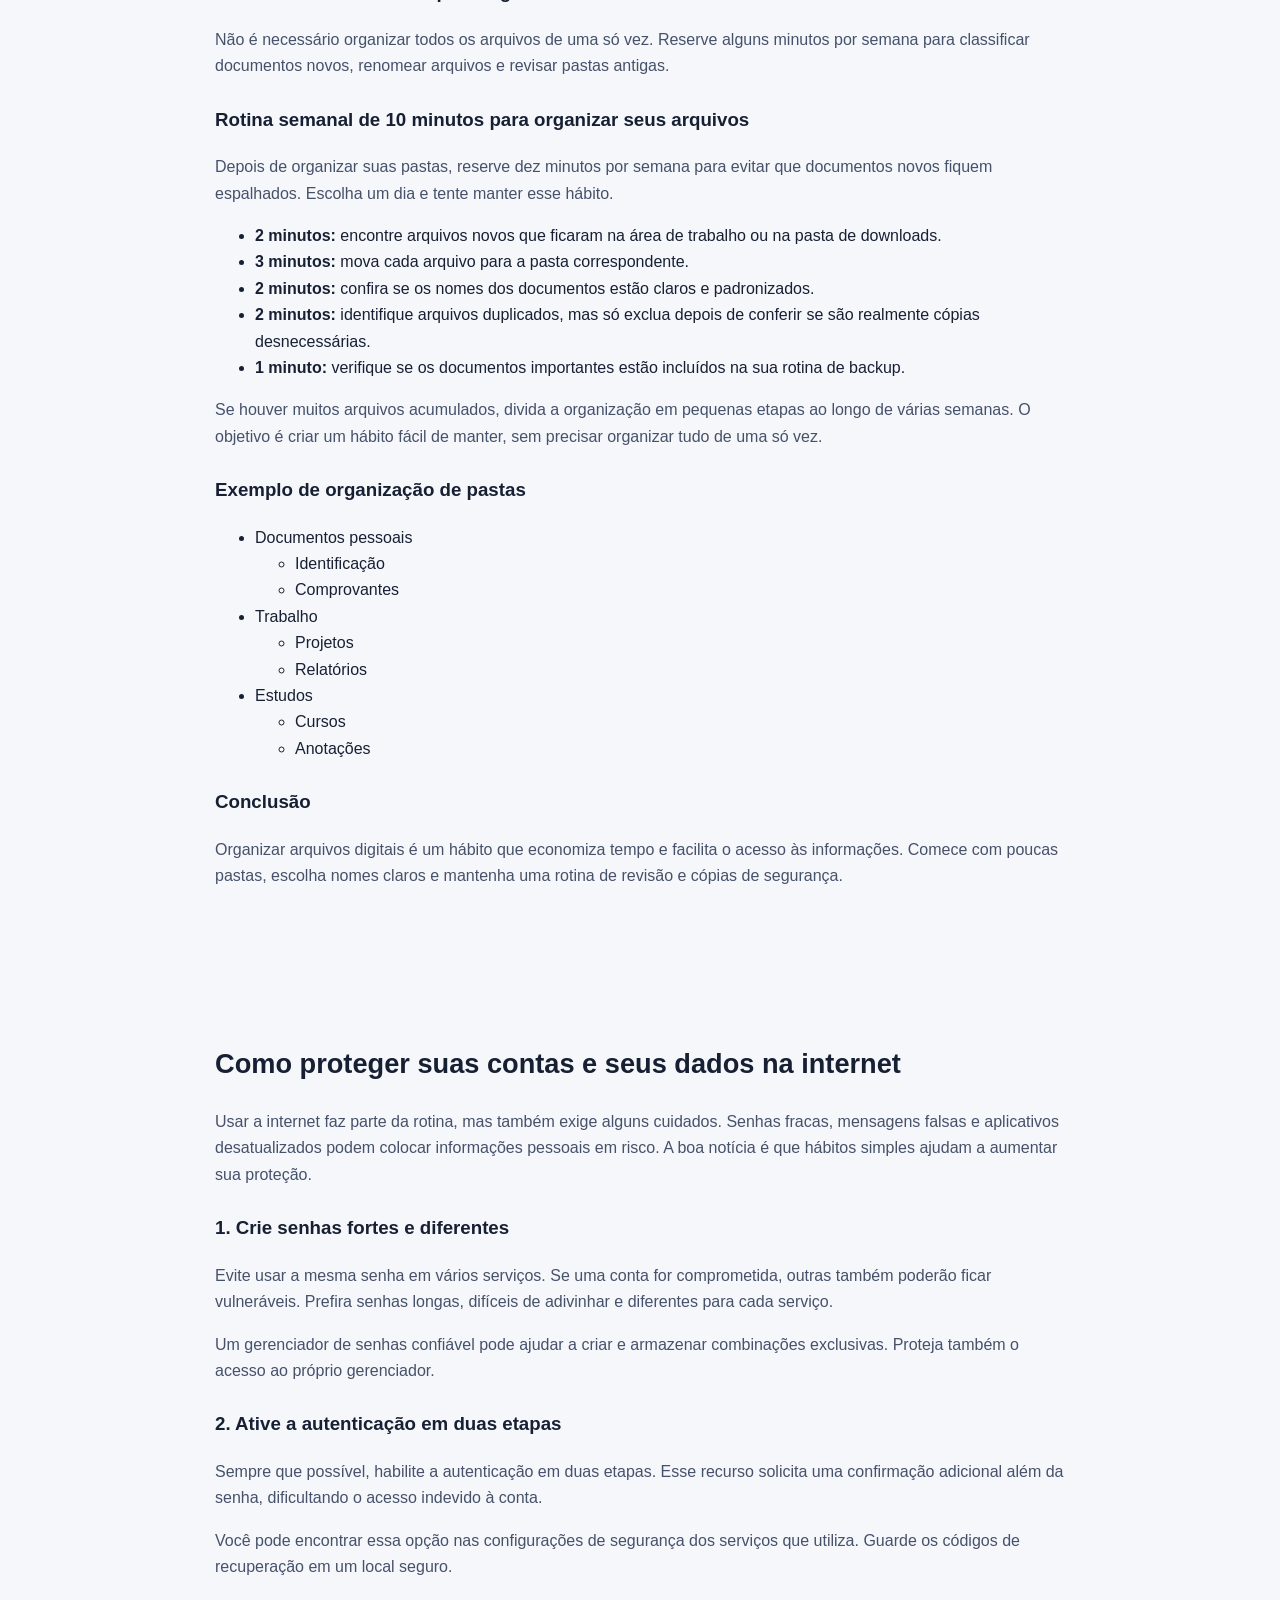
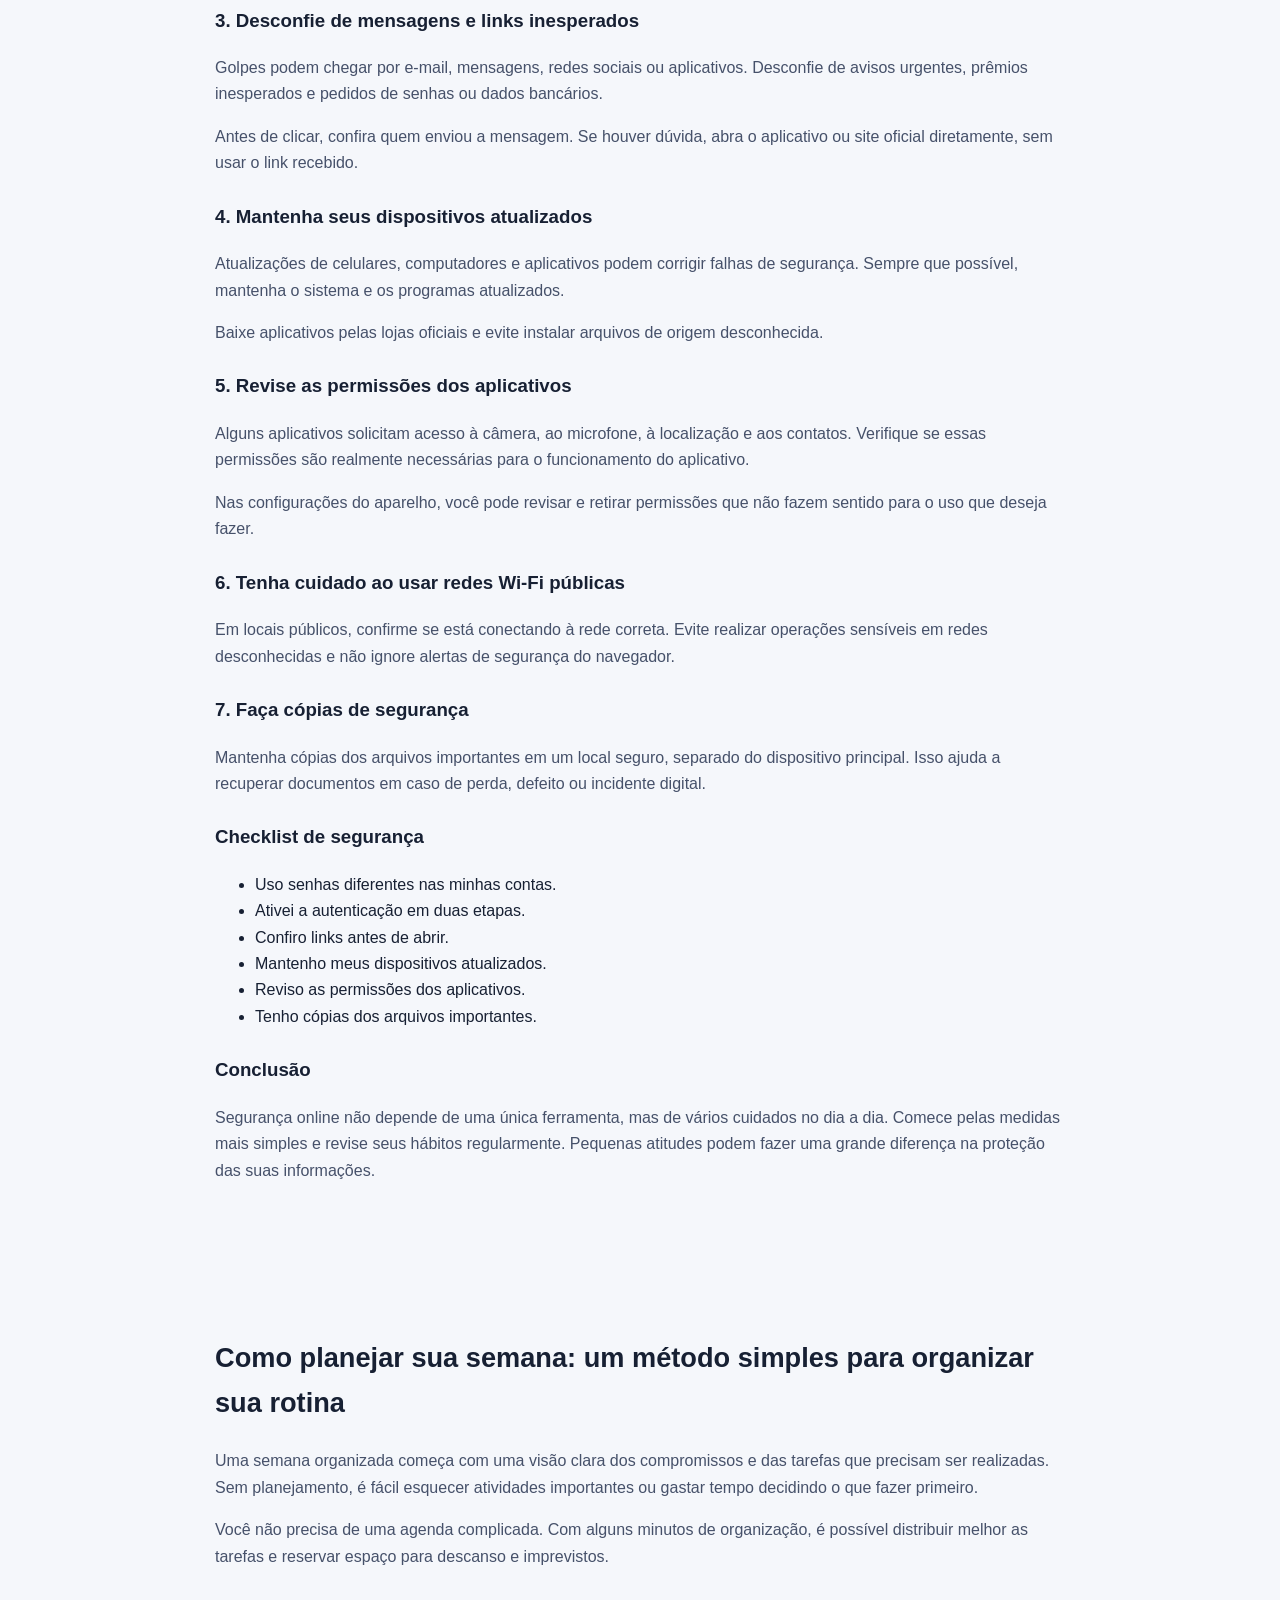
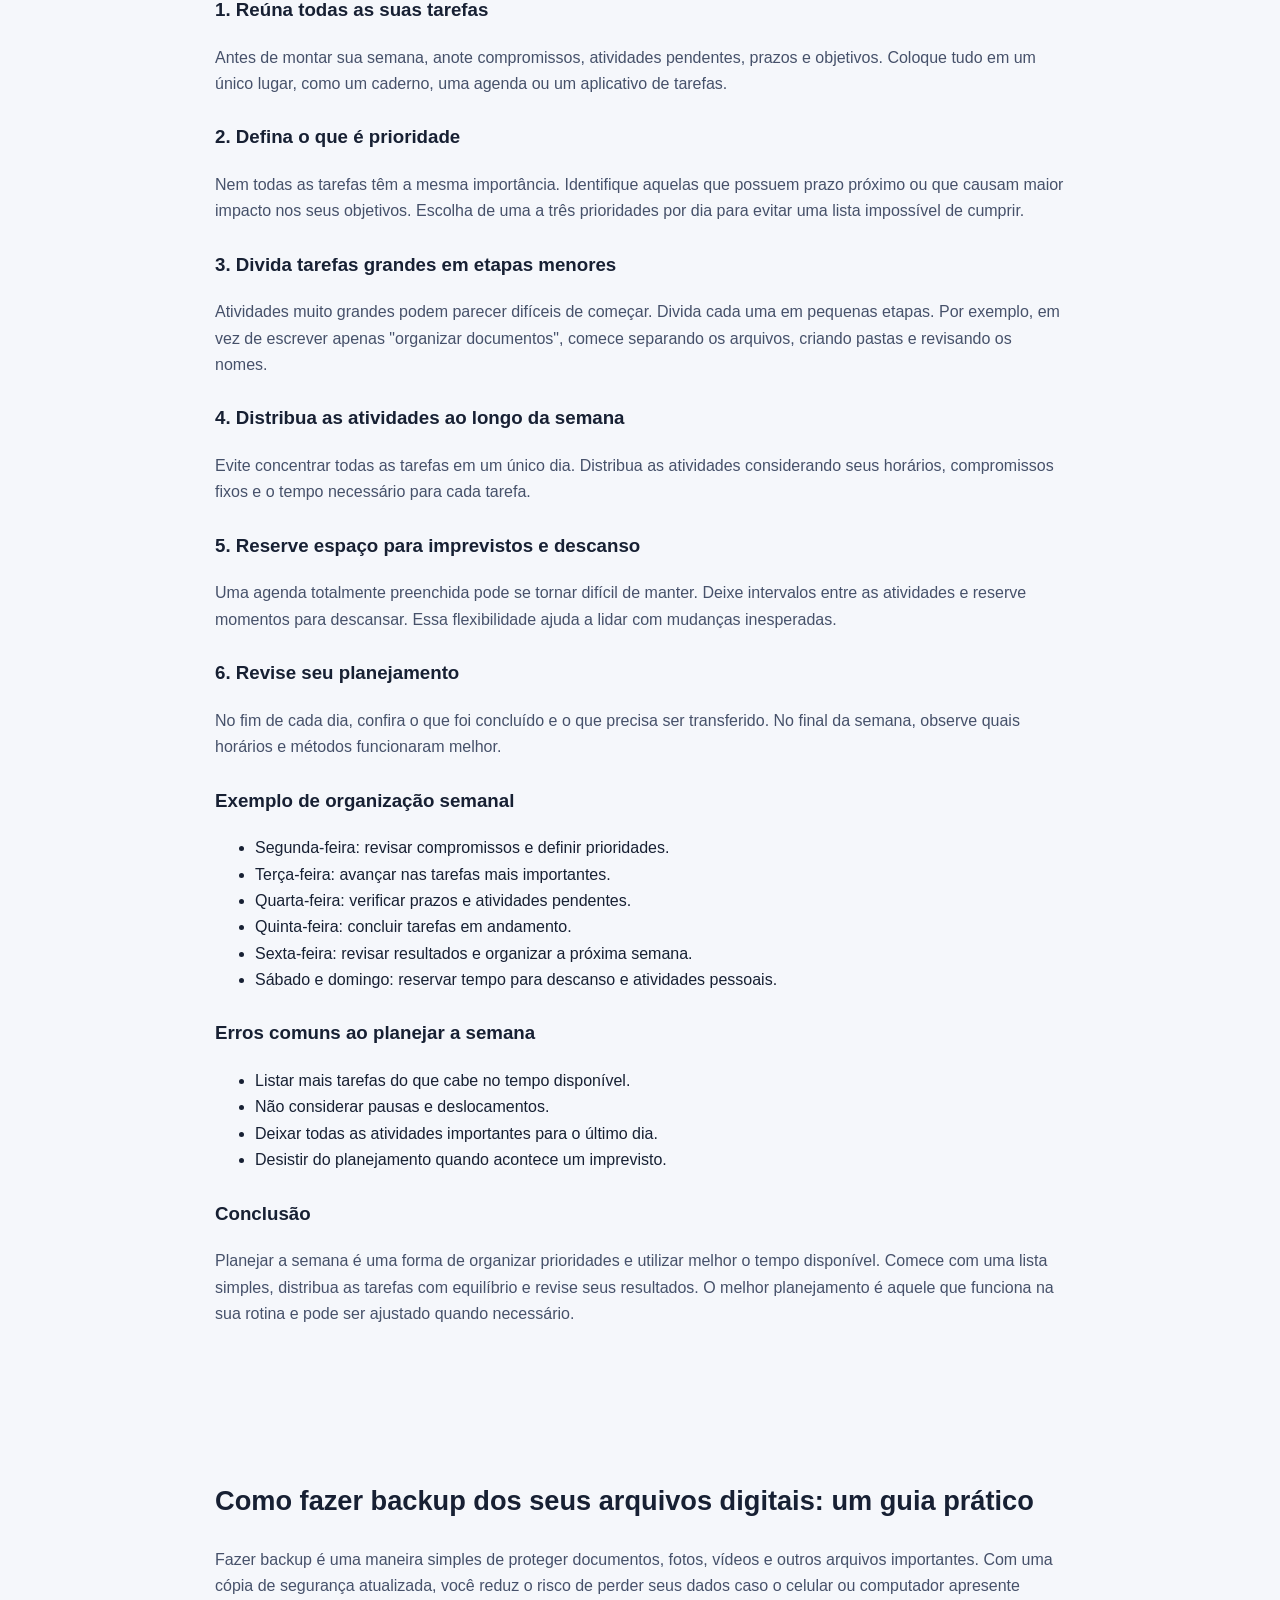
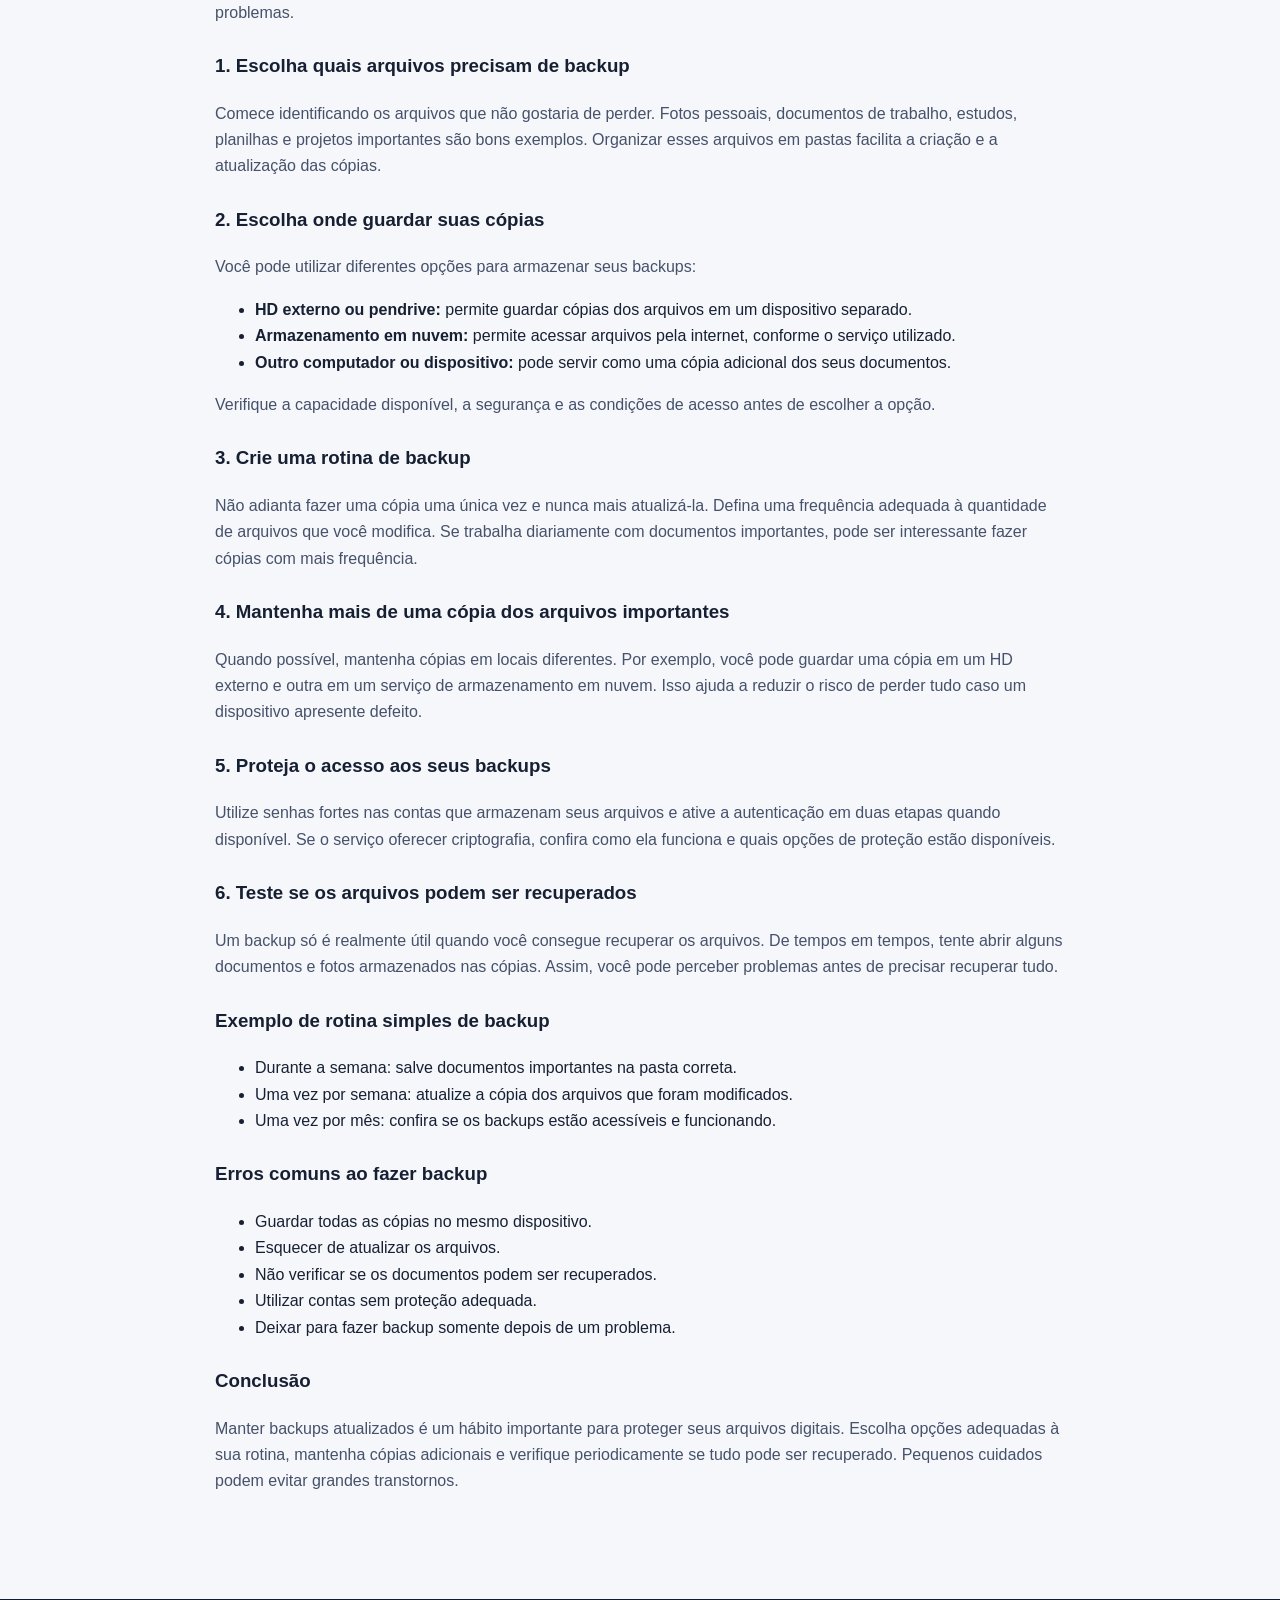
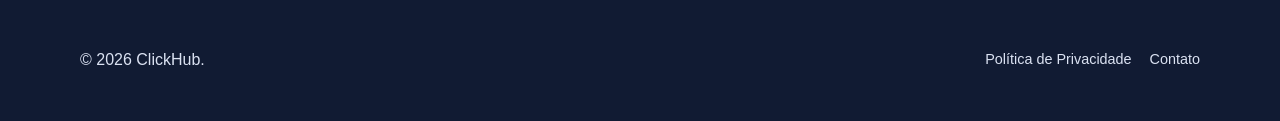
==== commit 8bbe06c6: "update index.html" ====
--- a/index.html
+++ b/index.html
@@ -220,6 +220,29 @@
       e revisar pastas antigas.
     </p>
 
+    <h3>Rotina semanal de 10 minutos para organizar seus arquivos</h3>
+
+    <p>
+      Depois de organizar suas pastas, reserve dez minutos
+      por semana para evitar que documentos novos fiquem
+      espalhados. Escolha um dia e tente manter esse hábito.
+    </p>
+
+    <ul>
+      <li><strong>2 minutos:</strong> encontre arquivos novos que ficaram na área de trabalho ou na pasta de downloads.</li>
+      <li><strong>3 minutos:</strong> mova cada arquivo para a pasta correspondente.</li>
+      <li><strong>2 minutos:</strong> confira se os nomes dos documentos estão claros e padronizados.</li>
+      <li><strong>2 minutos:</strong> identifique arquivos duplicados, mas só exclua depois de conferir se são realmente cópias desnecessárias.</li>
+      <li><strong>1 minuto:</strong> verifique se os documentos importantes estão incluídos na sua rotina de backup.</li>
+    </ul>
+
+    <p>
+      Se houver muitos arquivos acumulados, divida a organização
+      em pequenas etapas ao longo de várias semanas. O objetivo
+      é criar um hábito fácil de manter, sem precisar organizar
+      tudo de uma só vez.
+    </p>
+
     <h3>Exemplo de organização de pastas</h3>
 
     <ul>
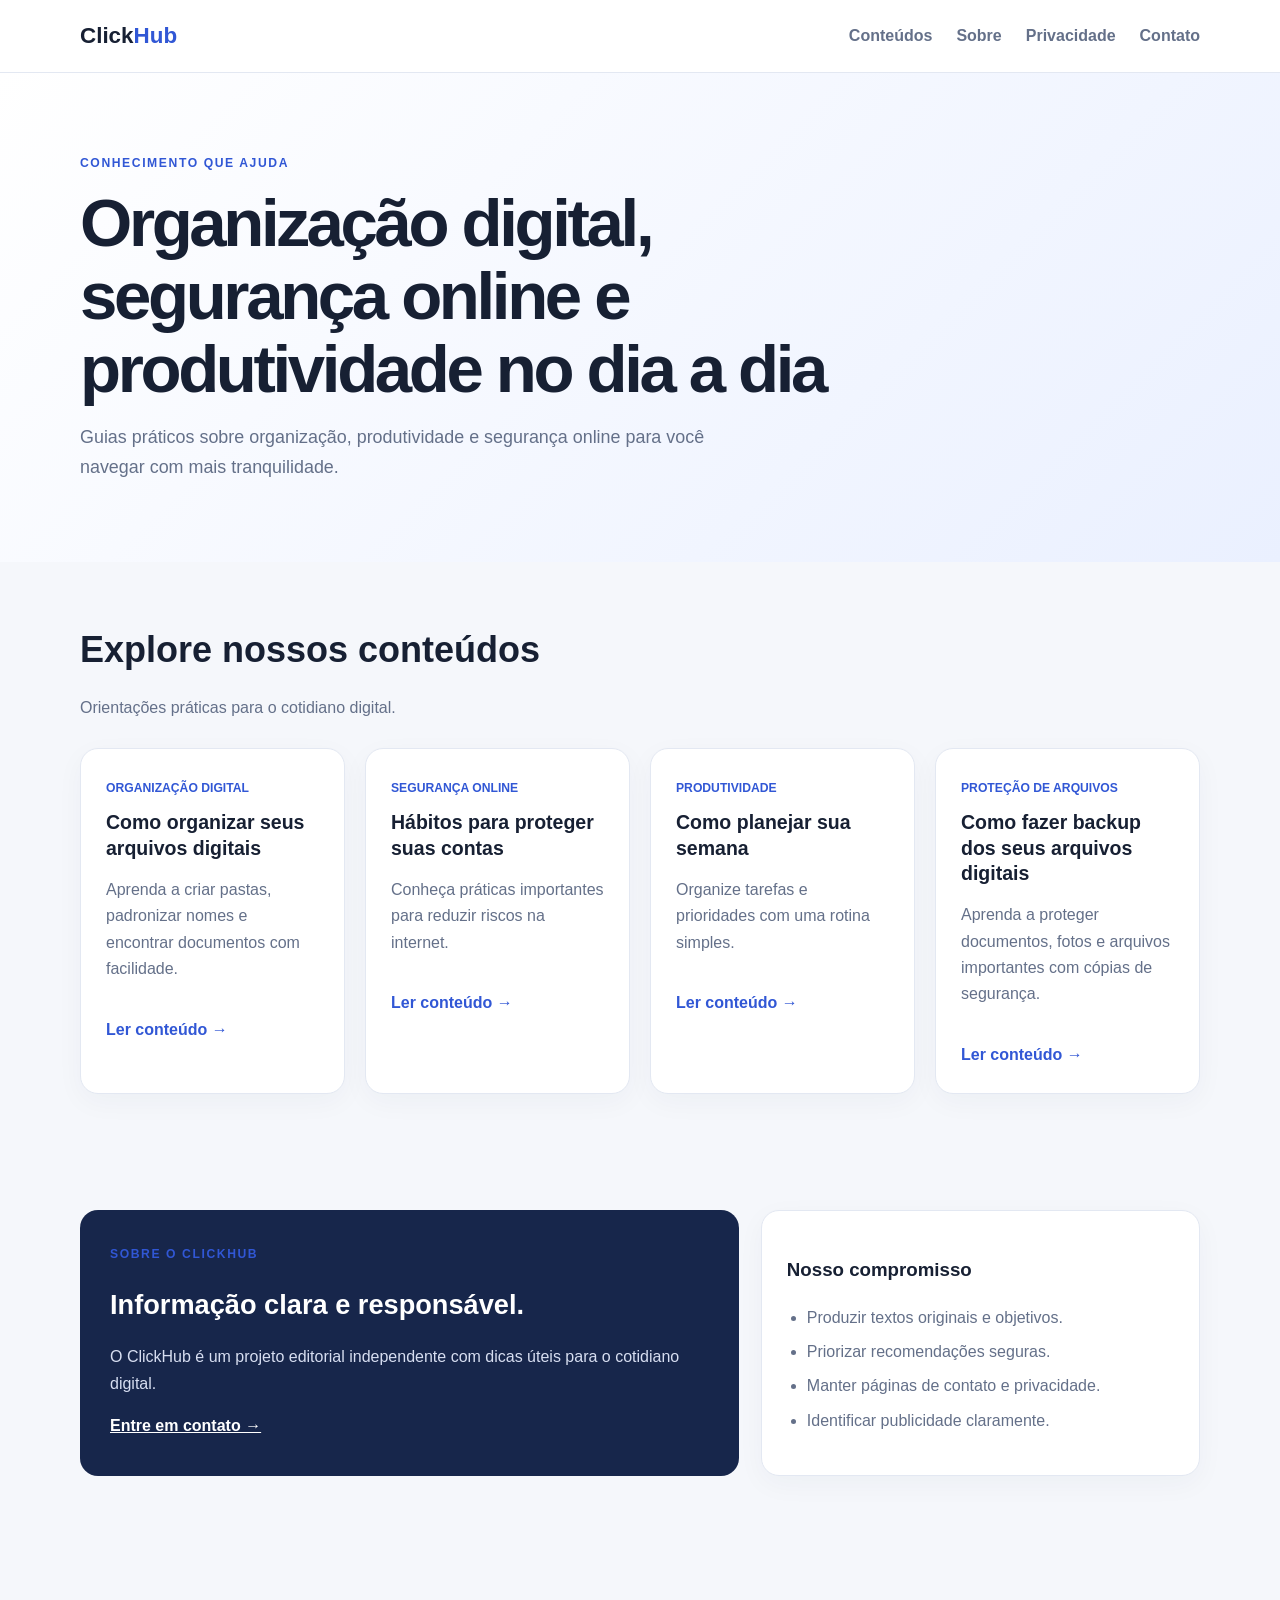
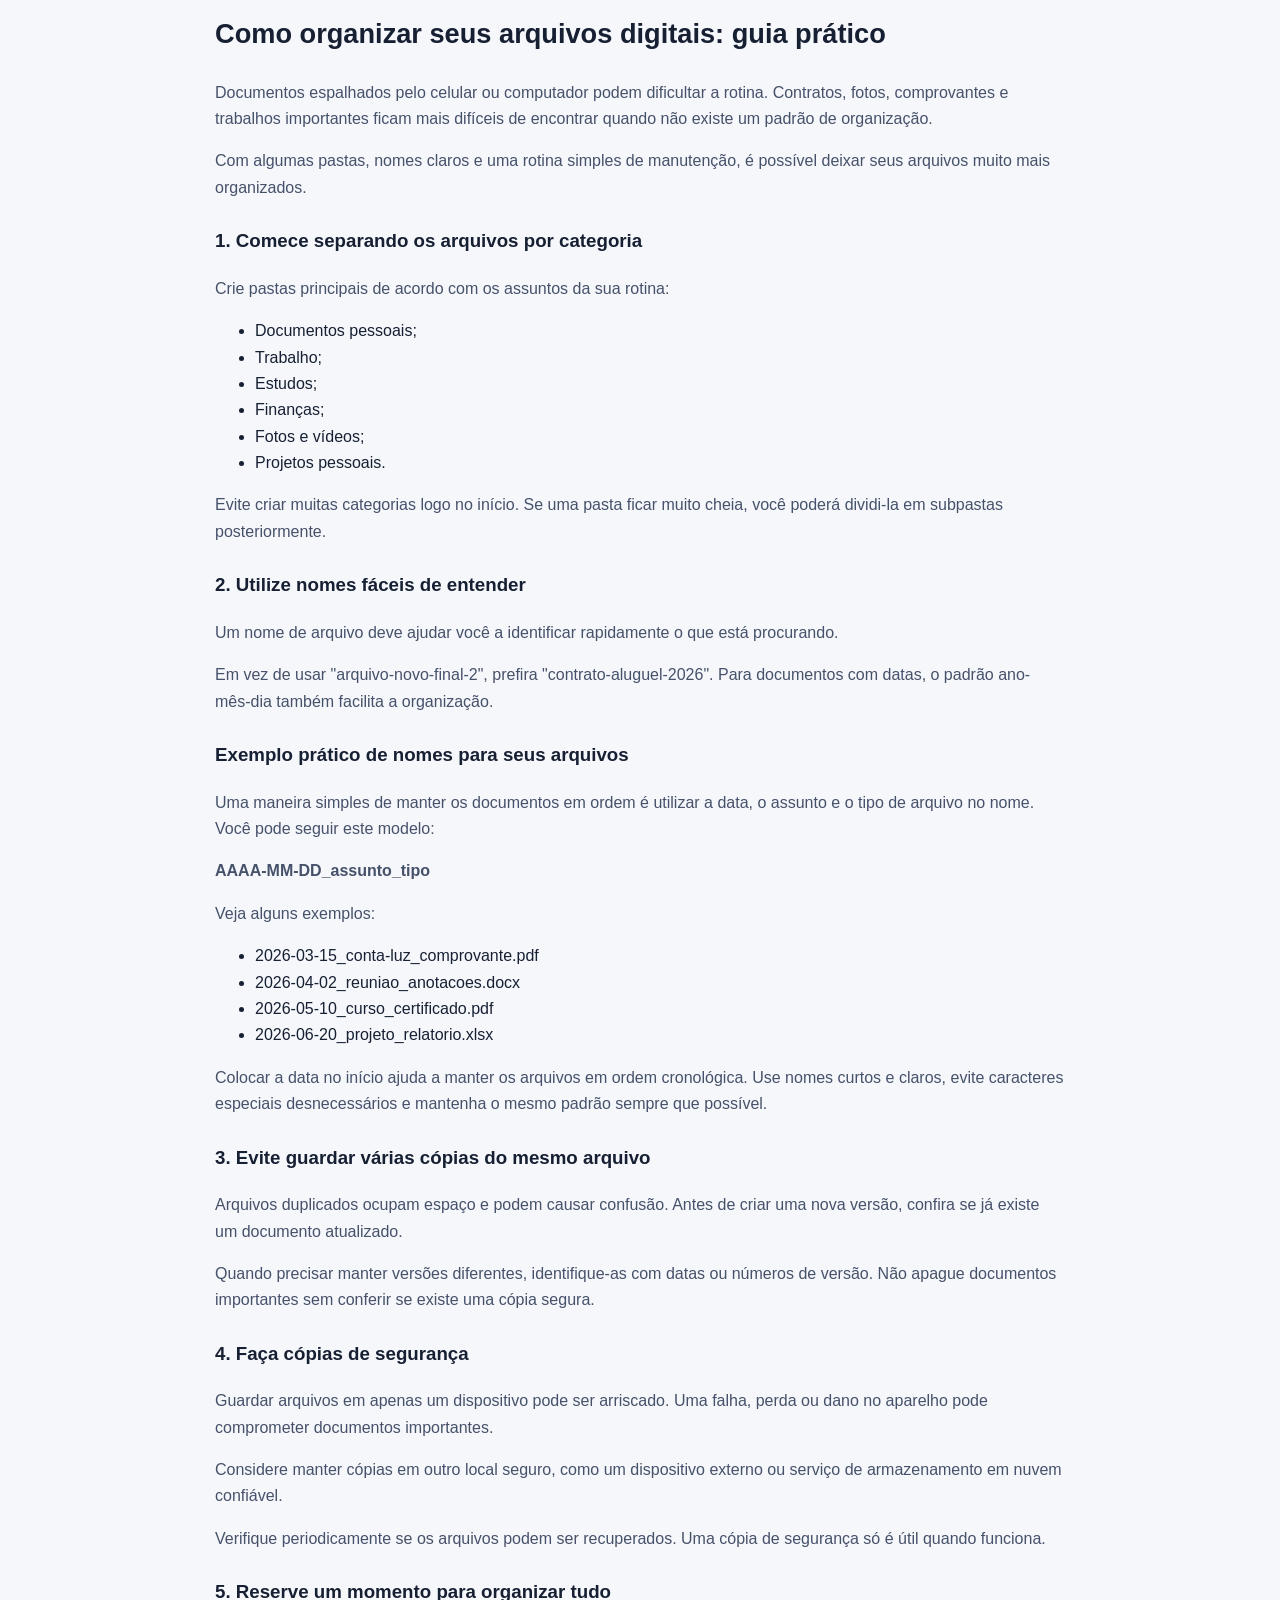
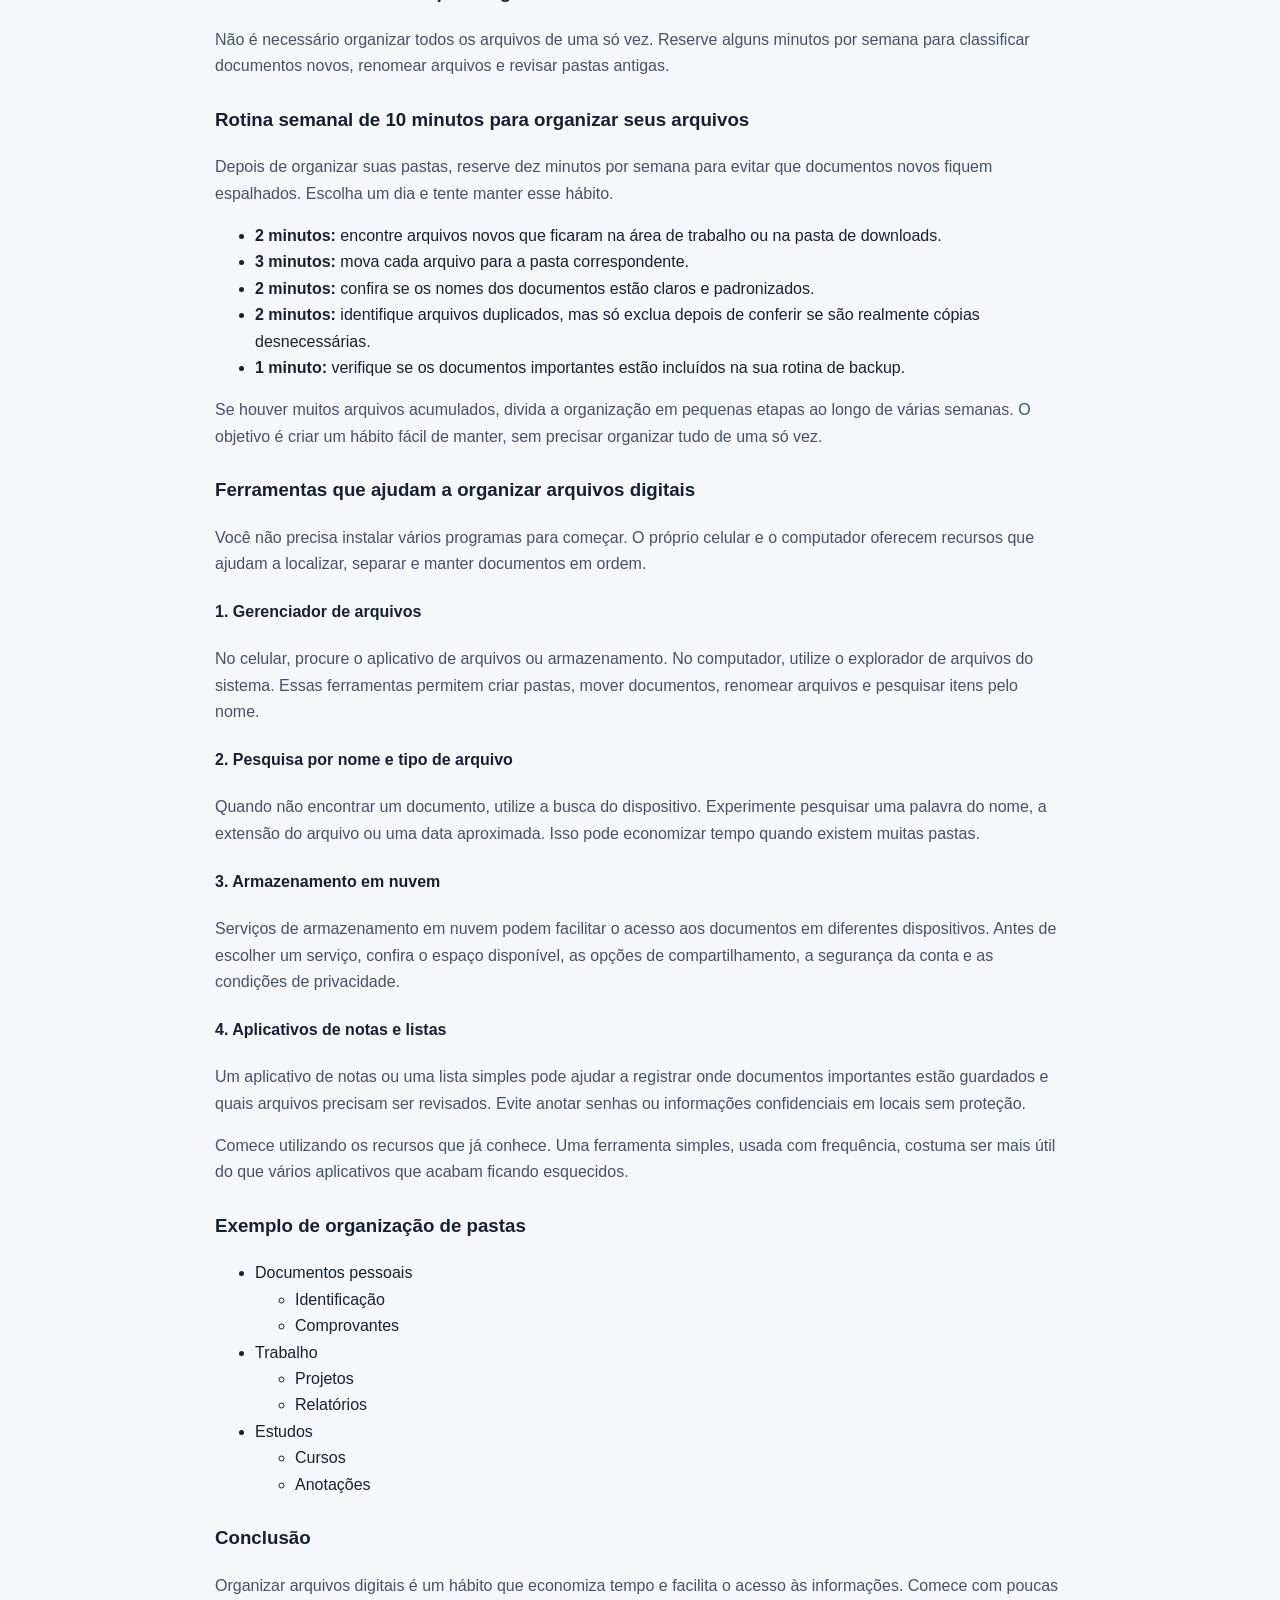
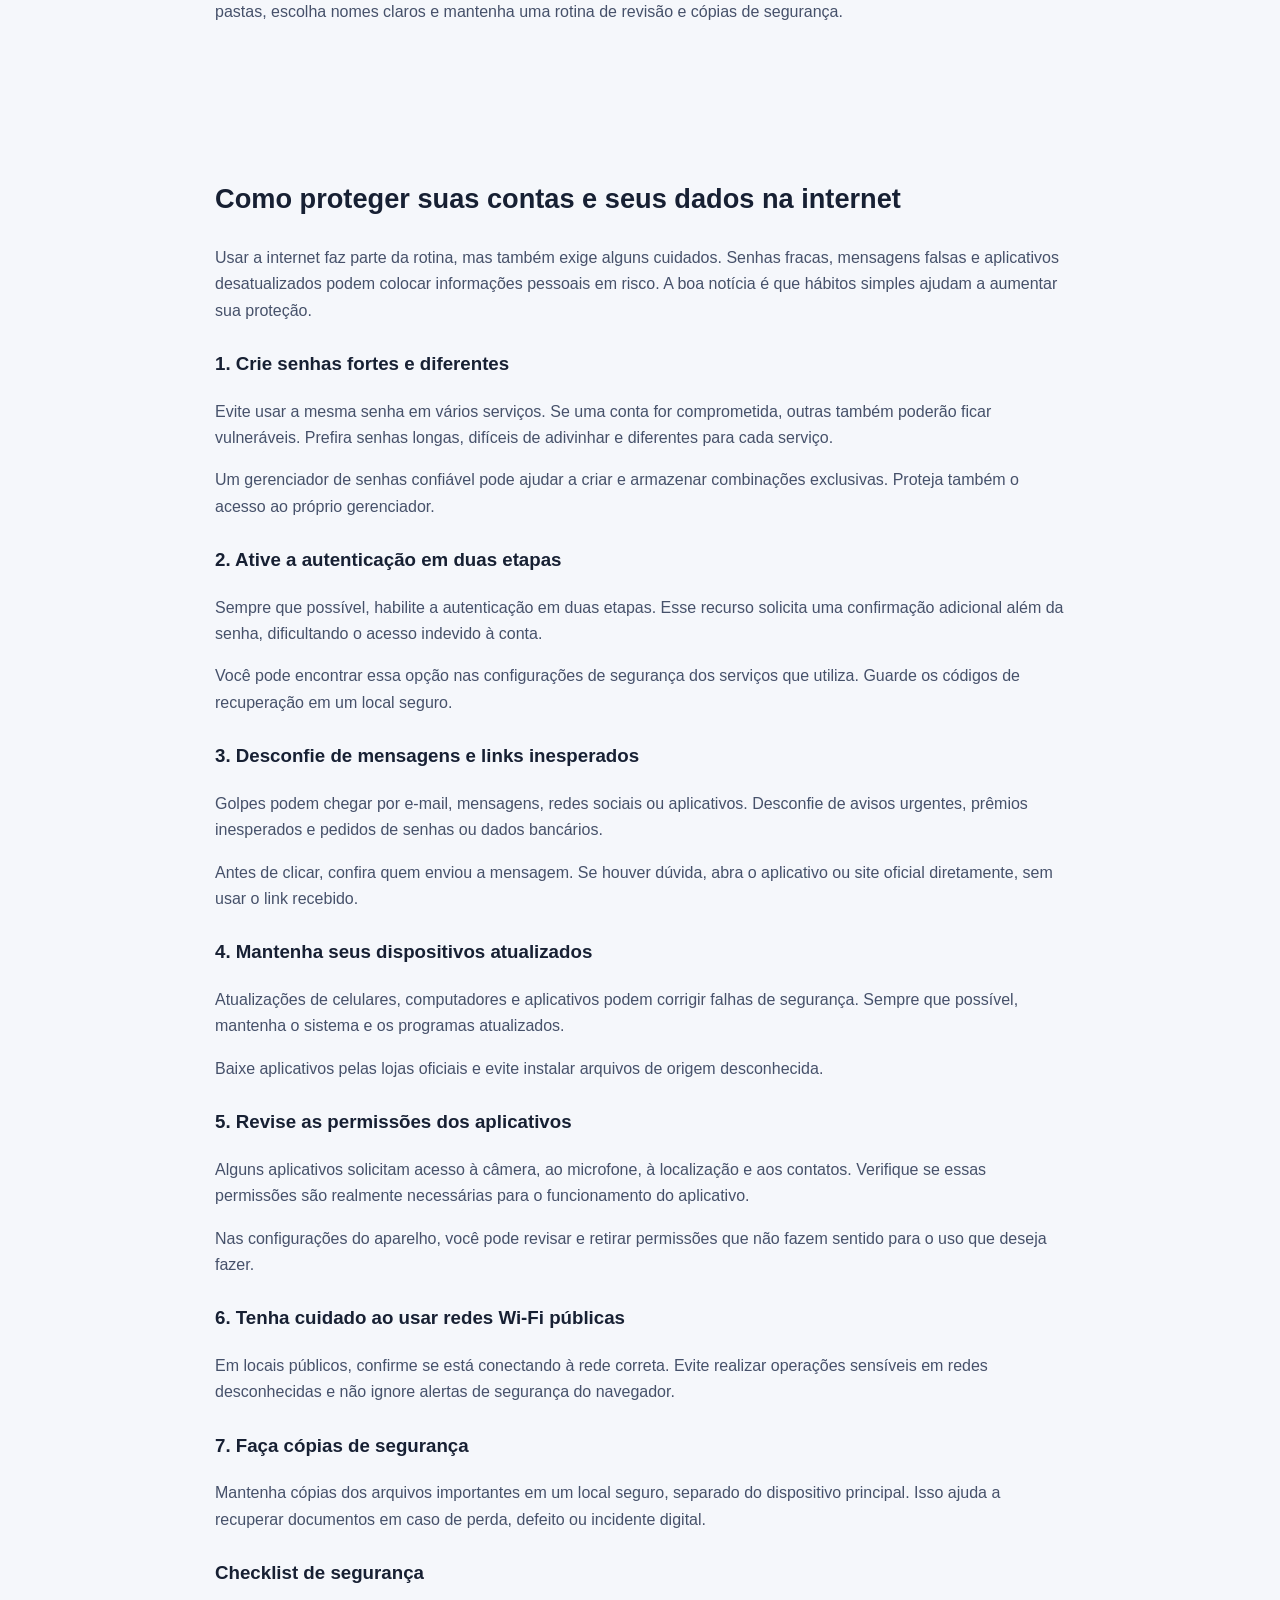
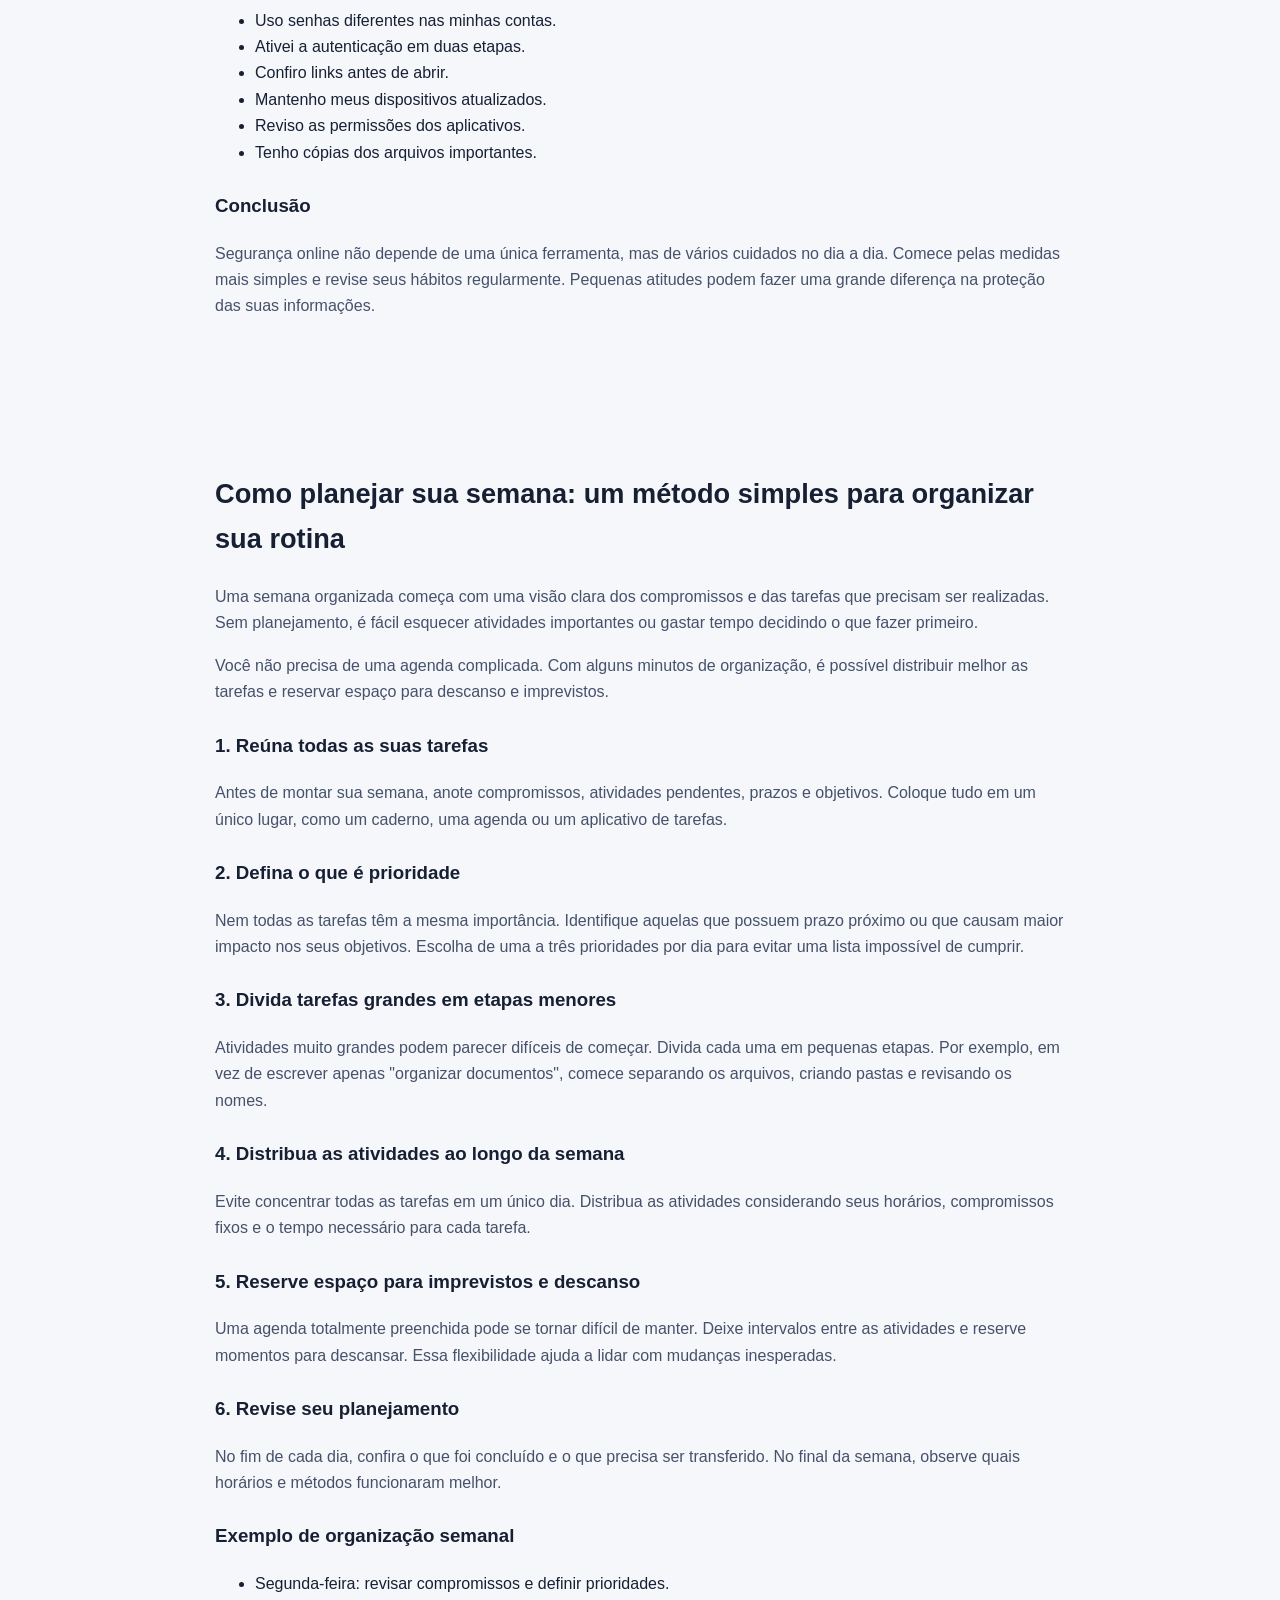
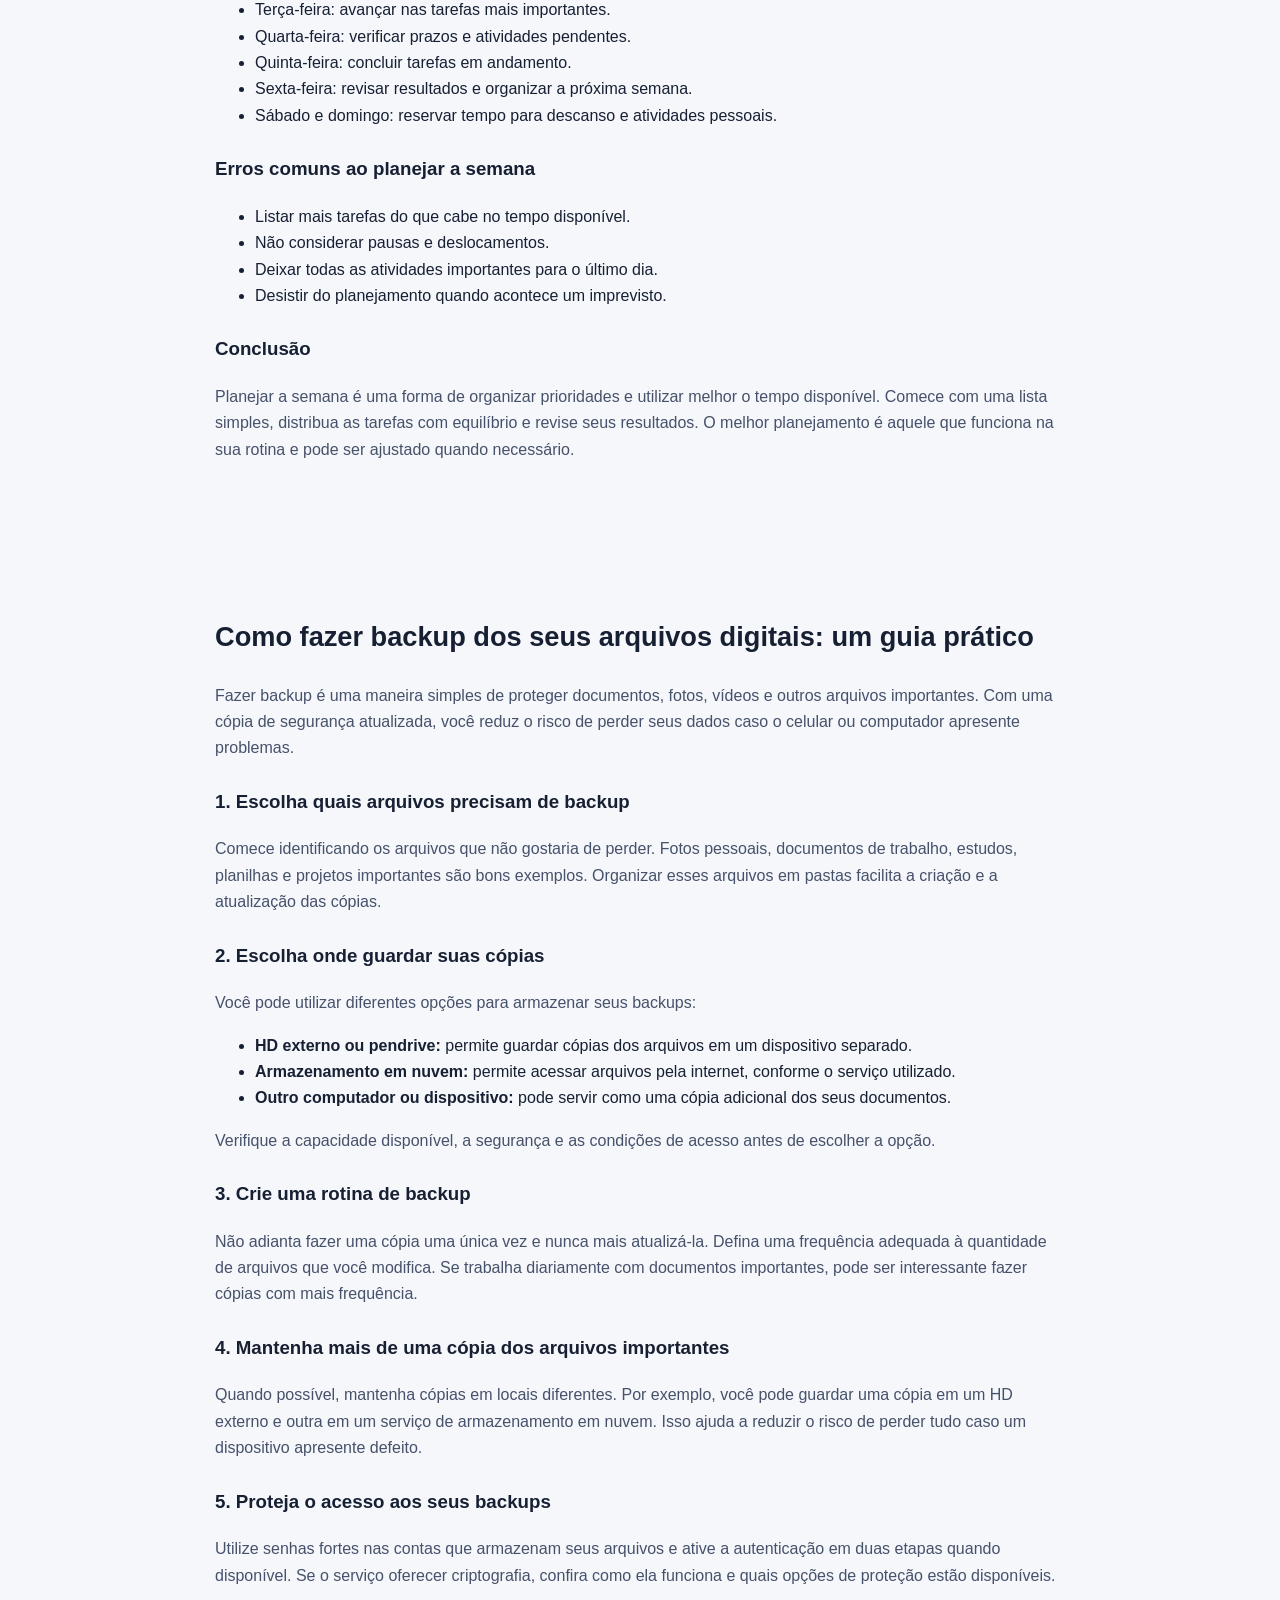
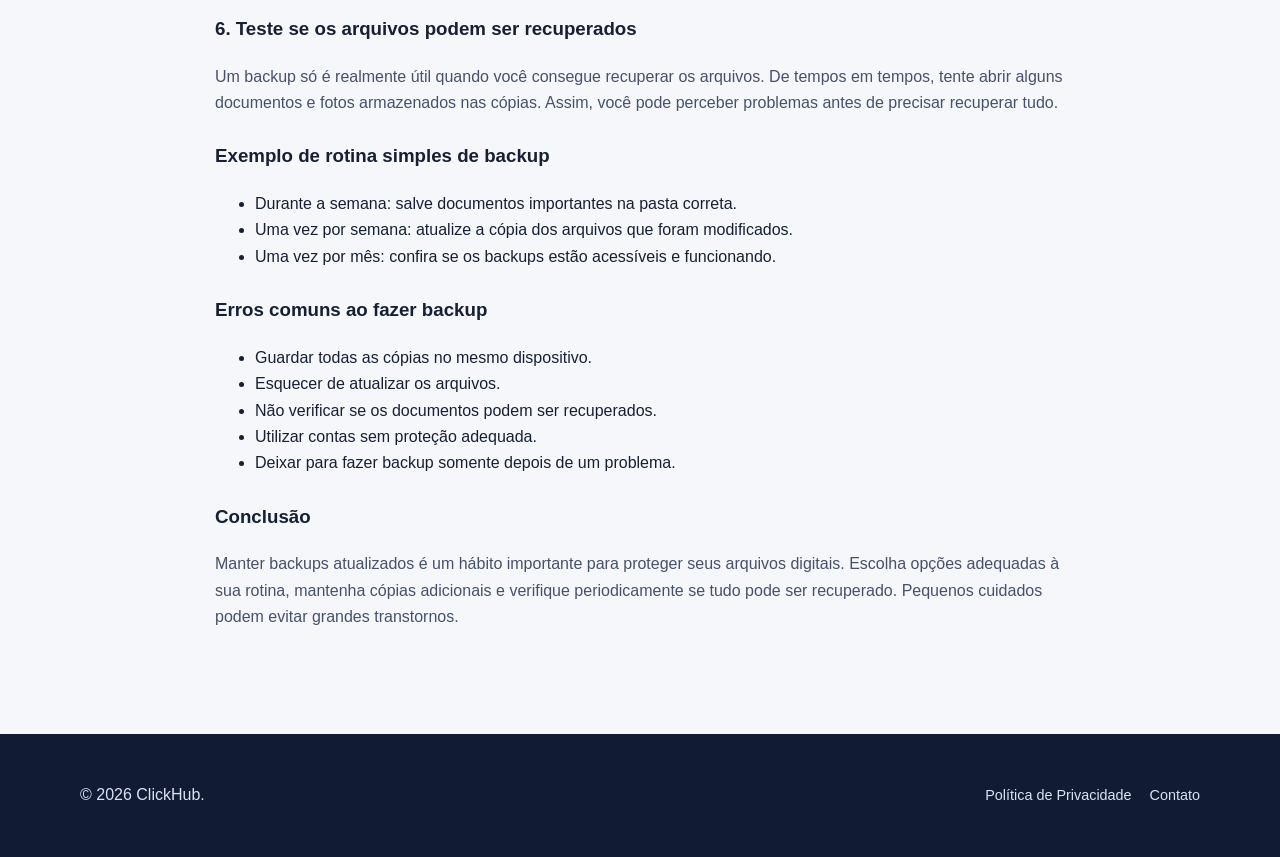
==== commit 299701e5: "update index.html" ====
--- a/index.html
+++ b/index.html
@@ -242,6 +242,60 @@
       é criar um hábito fácil de manter, sem precisar organizar
       tudo de uma só vez.
     </p>
+    
+    <h3>Ferramentas que ajudam a organizar arquivos digitais</h3>
+
+    <p>
+      Você não precisa instalar vários programas para começar.
+      O próprio celular e o computador oferecem recursos que
+      ajudam a localizar, separar e manter documentos em ordem.
+    </p>
+
+    <h4>1. Gerenciador de arquivos</h4>
+
+    <p>
+      No celular, procure o aplicativo de arquivos ou
+      armazenamento. No computador, utilize o explorador
+      de arquivos do sistema. Essas ferramentas permitem
+      criar pastas, mover documentos, renomear arquivos
+      e pesquisar itens pelo nome.
+    </p>
+
+    <h4>2. Pesquisa por nome e tipo de arquivo</h4>
+
+    <p>
+      Quando não encontrar um documento, utilize a busca
+      do dispositivo. Experimente pesquisar uma palavra
+      do nome, a extensão do arquivo ou uma data aproximada.
+      Isso pode economizar tempo quando existem muitas pastas.
+    </p>
+
+    <h4>3. Armazenamento em nuvem</h4>
+
+    <p>
+      Serviços de armazenamento em nuvem podem facilitar
+      o acesso aos documentos em diferentes dispositivos.
+      Antes de escolher um serviço, confira o espaço disponível,
+      as opções de compartilhamento, a segurança da conta
+      e as condições de privacidade.
+    </p>
+
+    <h4>4. Aplicativos de notas e listas</h4>
+
+    <p>
+      Um aplicativo de notas ou uma lista simples pode ajudar
+      a registrar onde documentos importantes estão guardados
+      e quais arquivos precisam ser revisados. Evite anotar
+      senhas ou informações confidenciais em locais sem proteção.
+    </p>
+
+    <p>
+      Comece utilizando os recursos que já conhece.
+      Uma ferramenta simples, usada com frequência,
+      costuma ser mais útil do que vários aplicativos
+      que acabam ficando esquecidos.
+    </p>
+
 
     <h3>Exemplo de organização de pastas</h3>
 
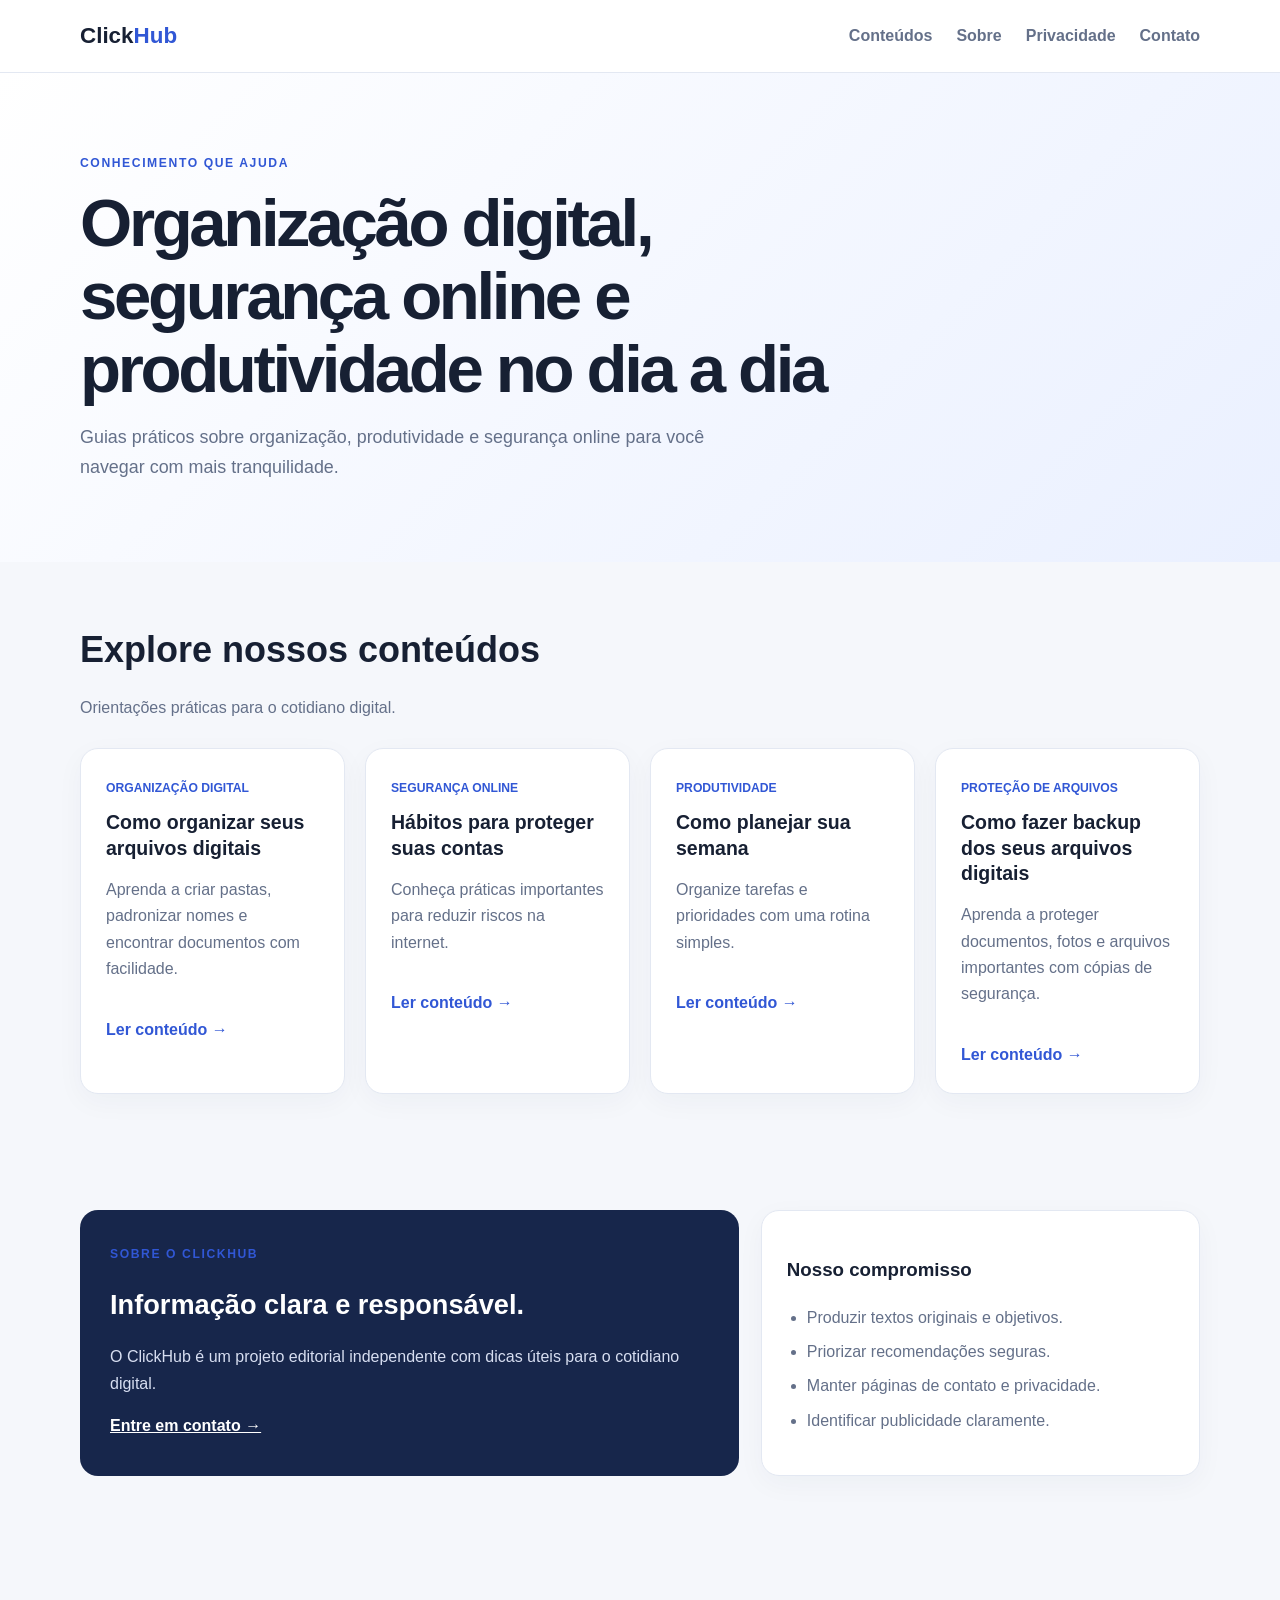
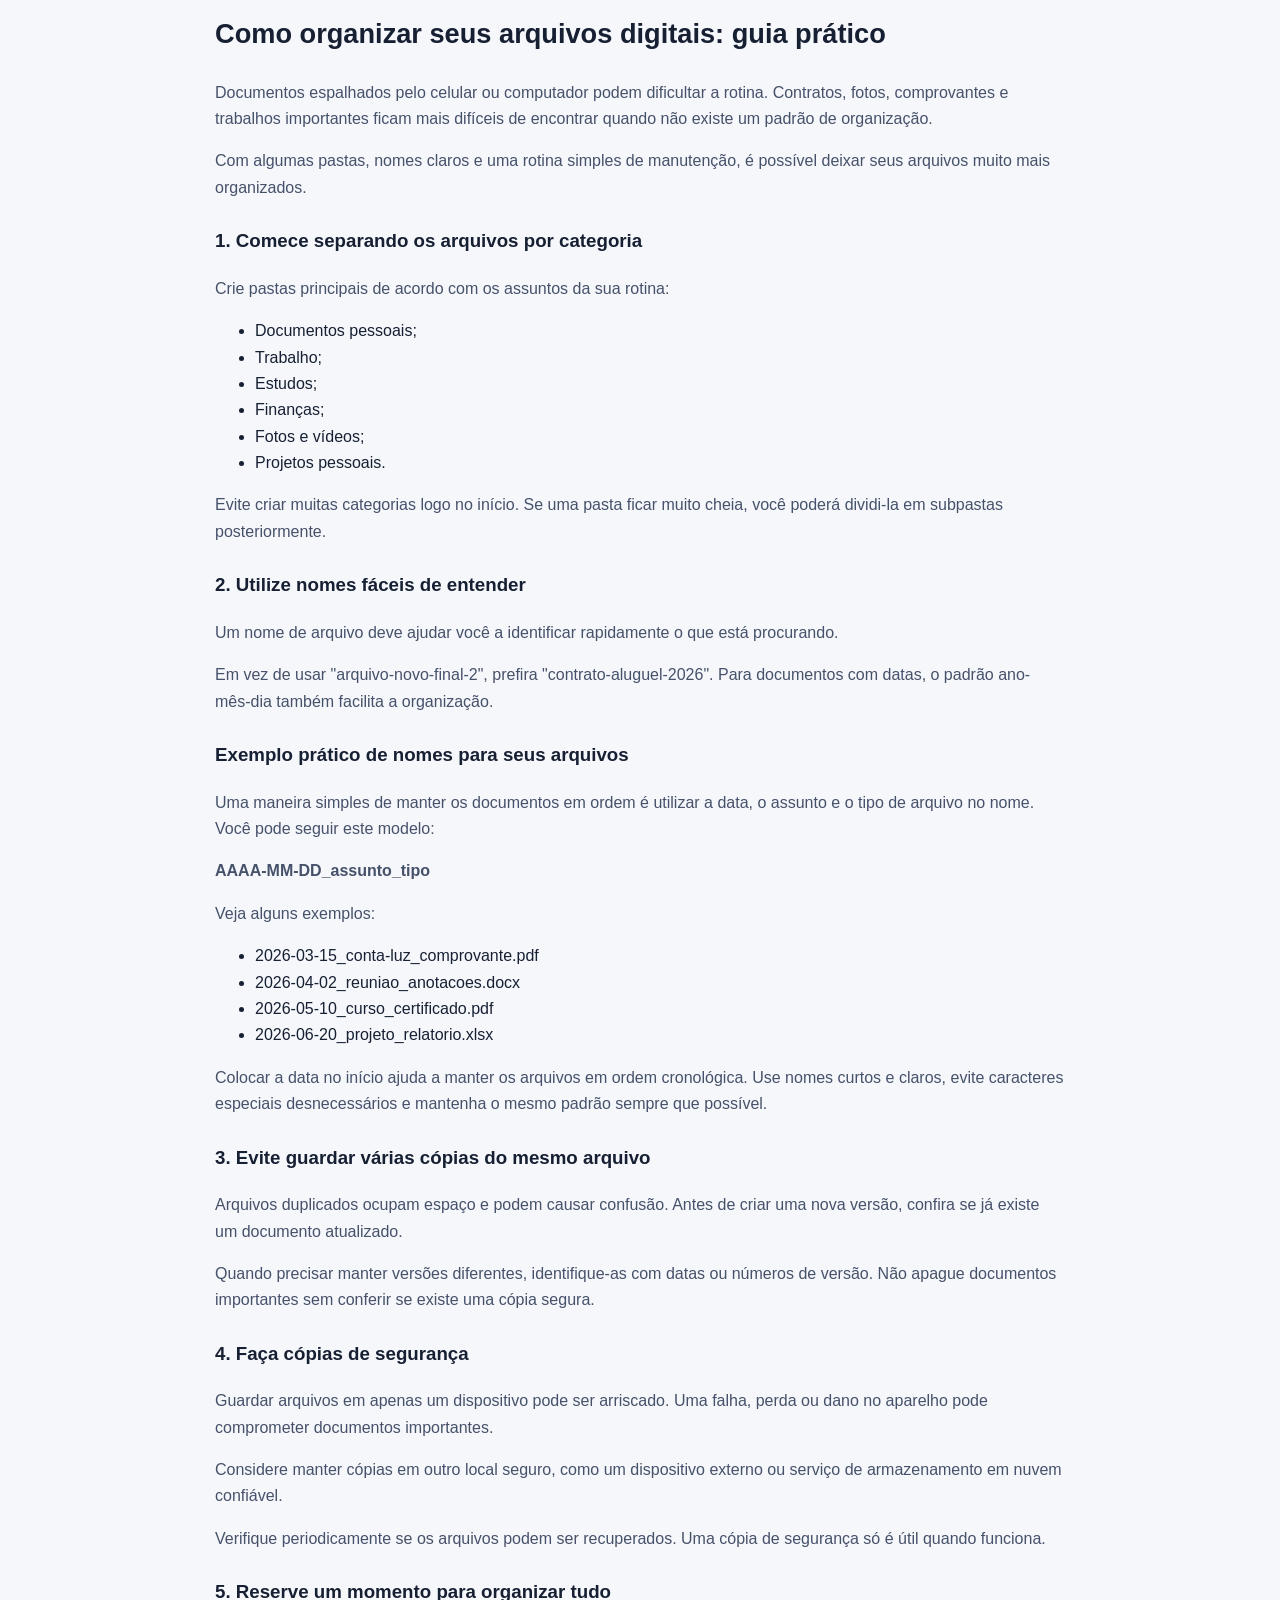
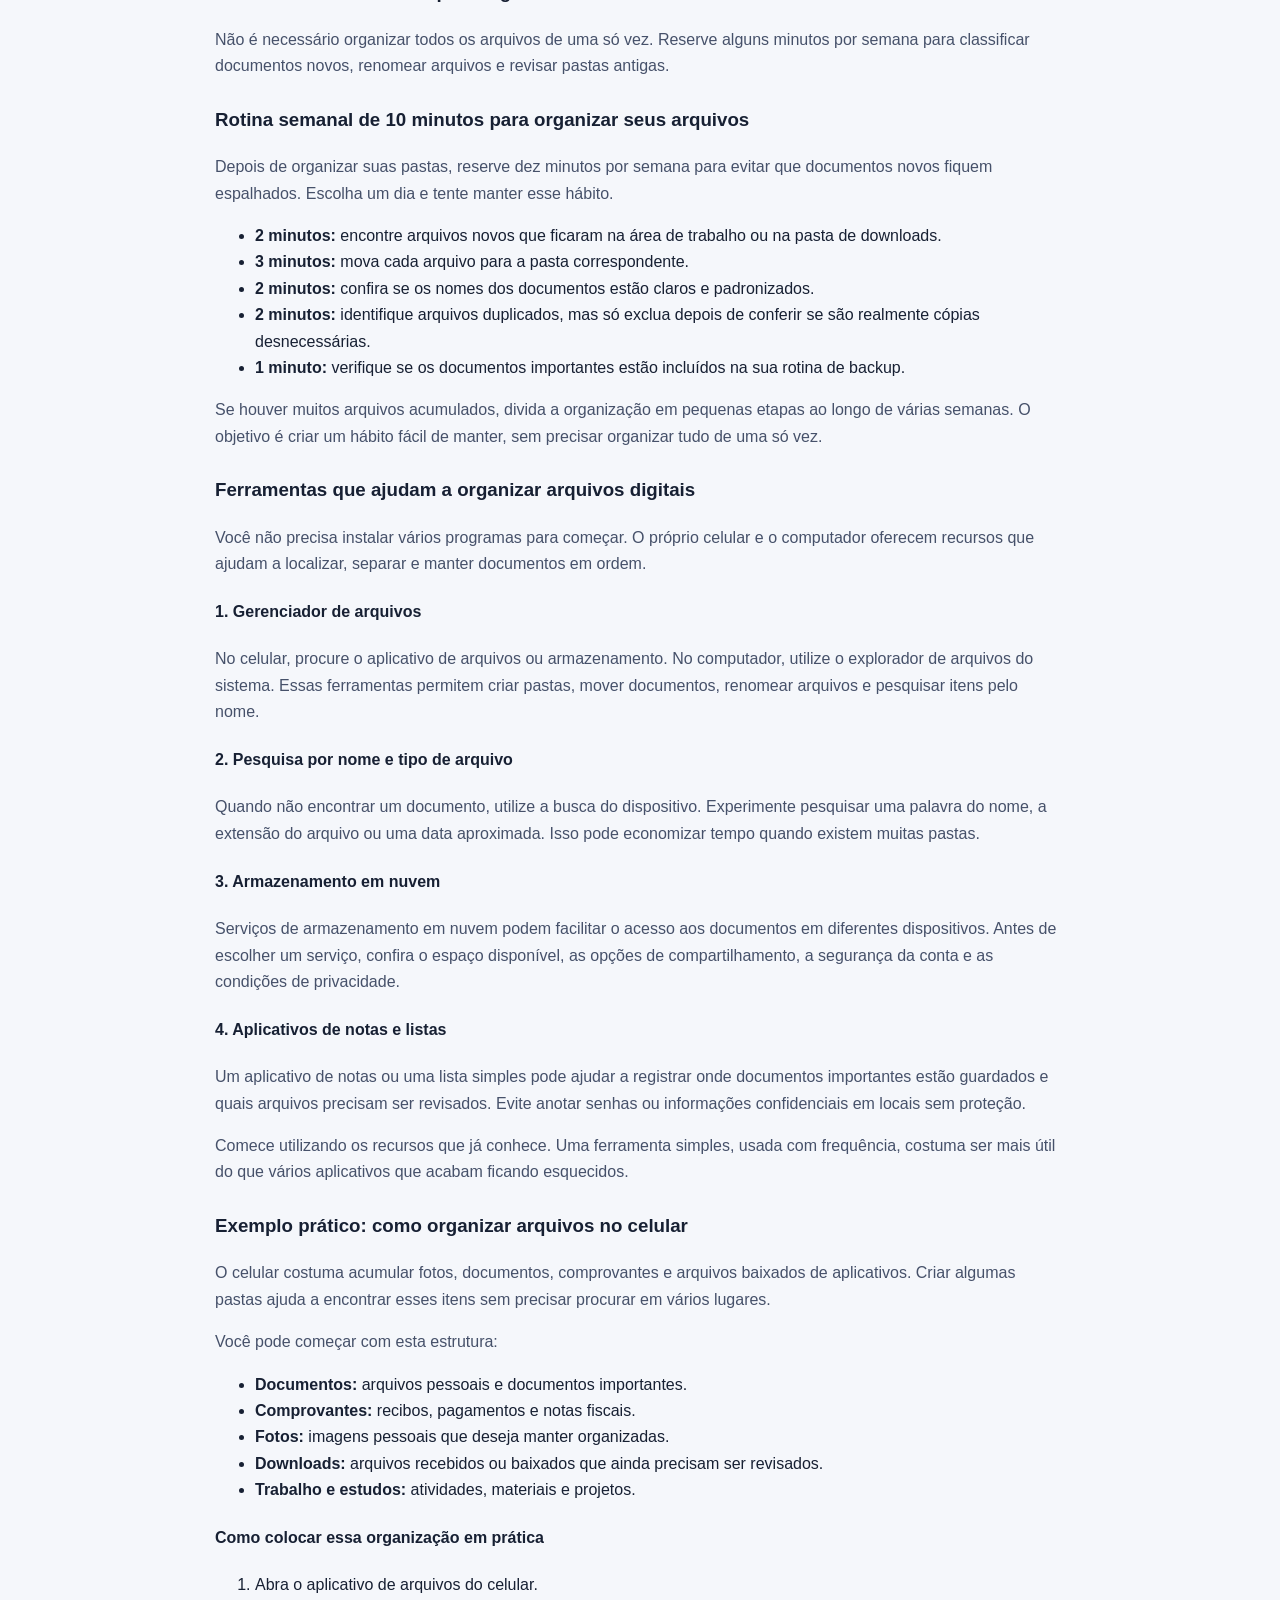
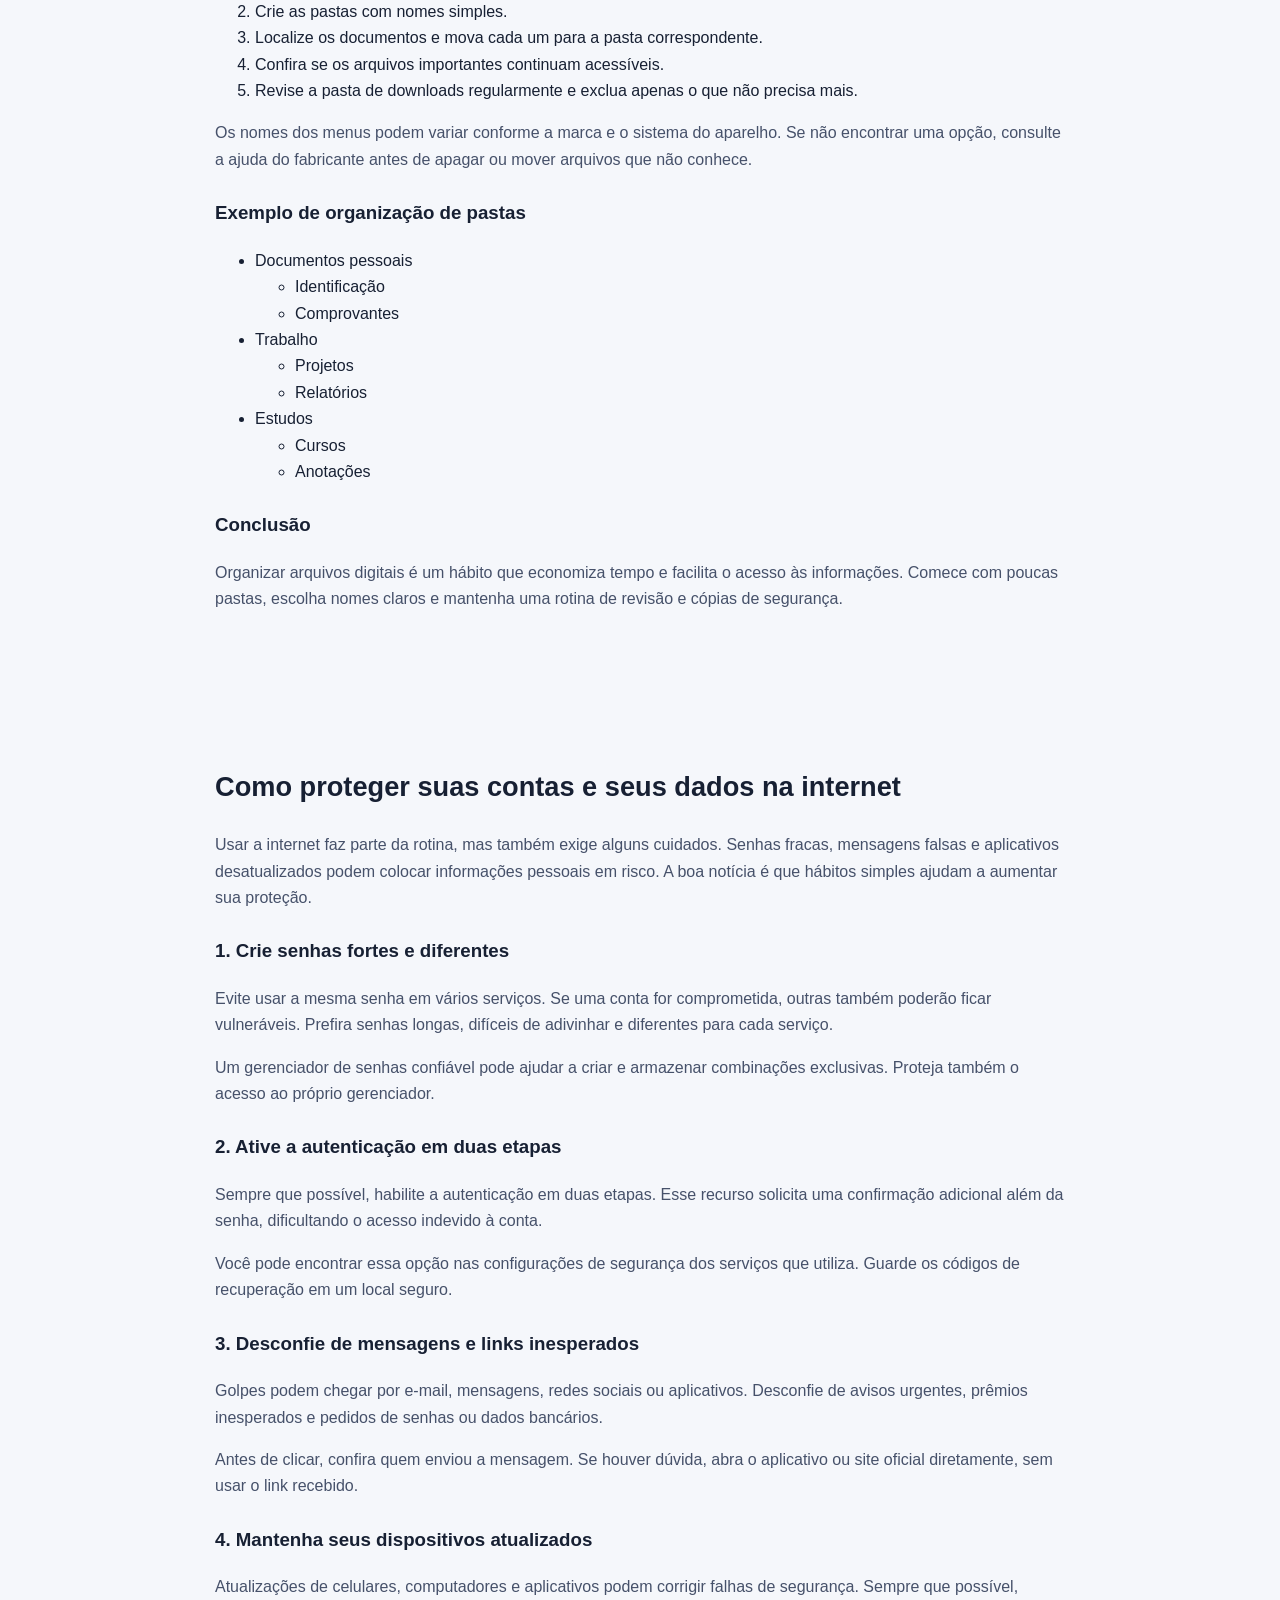
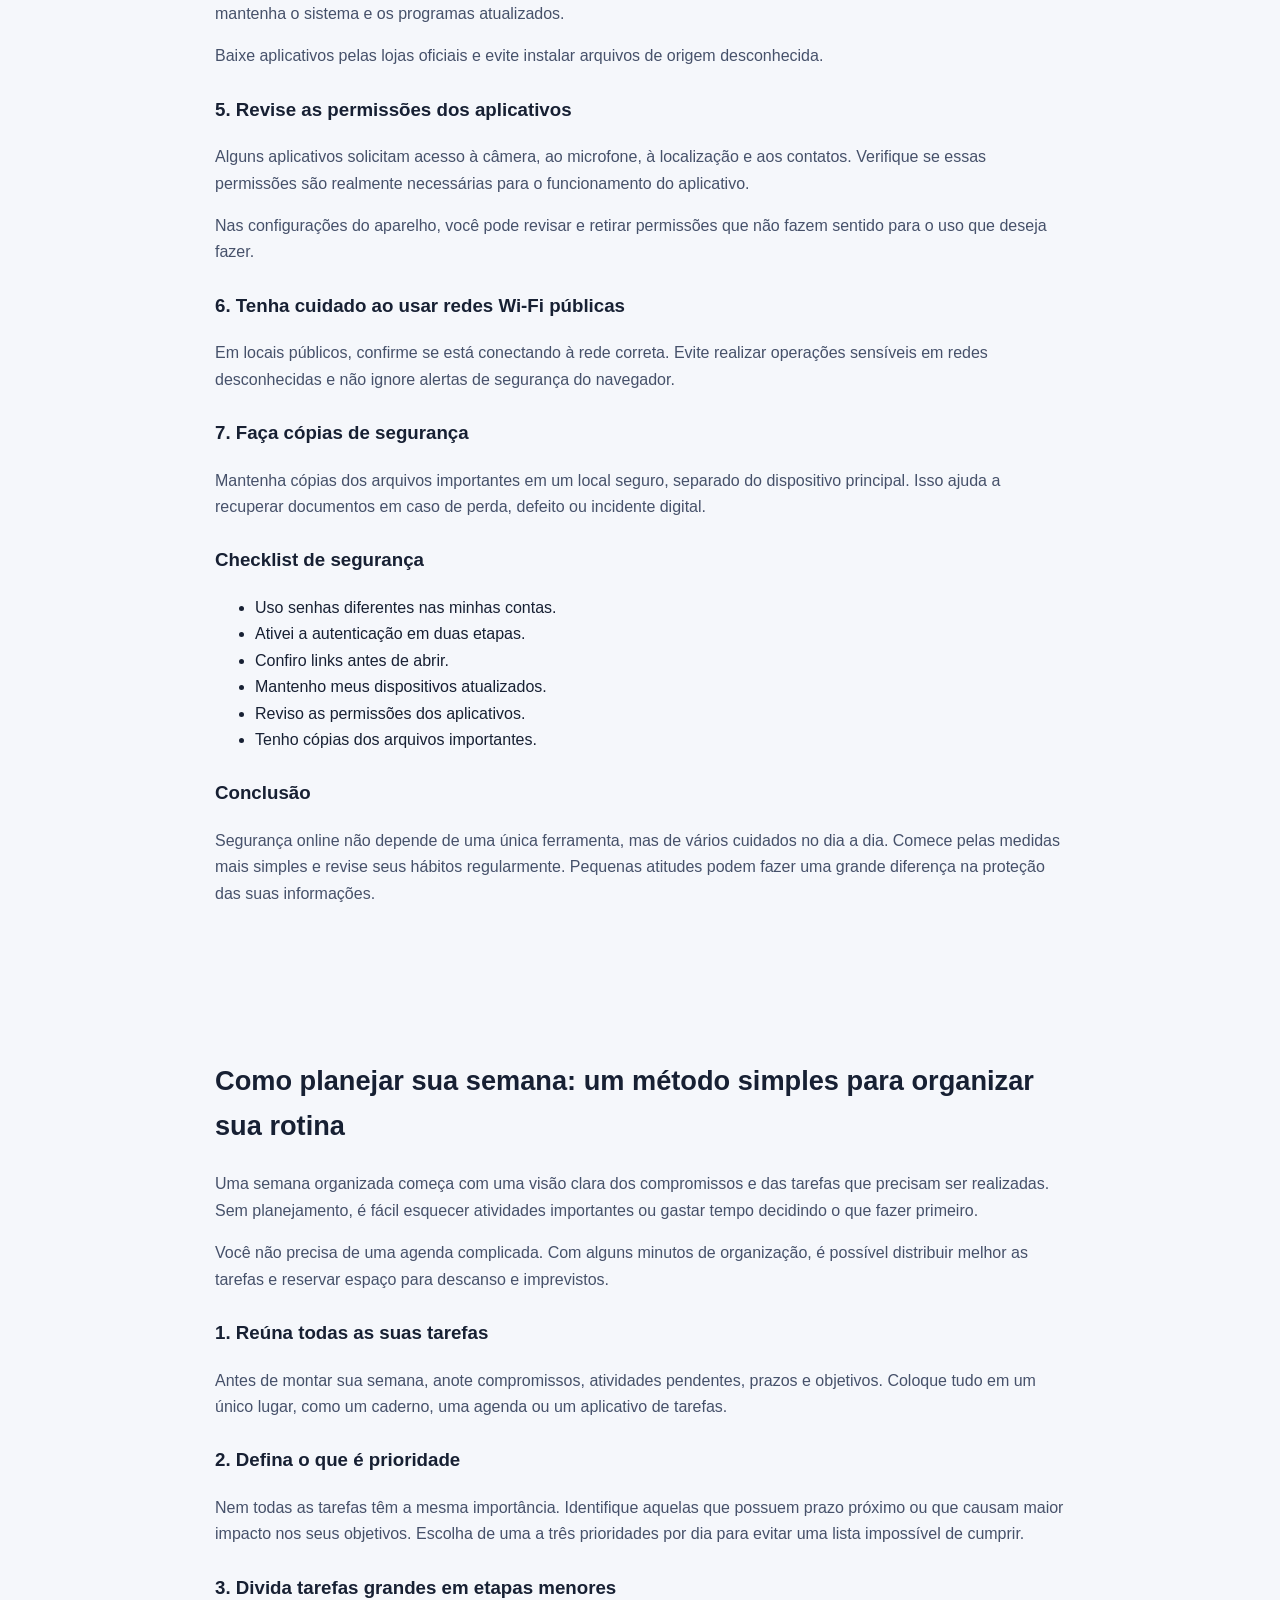
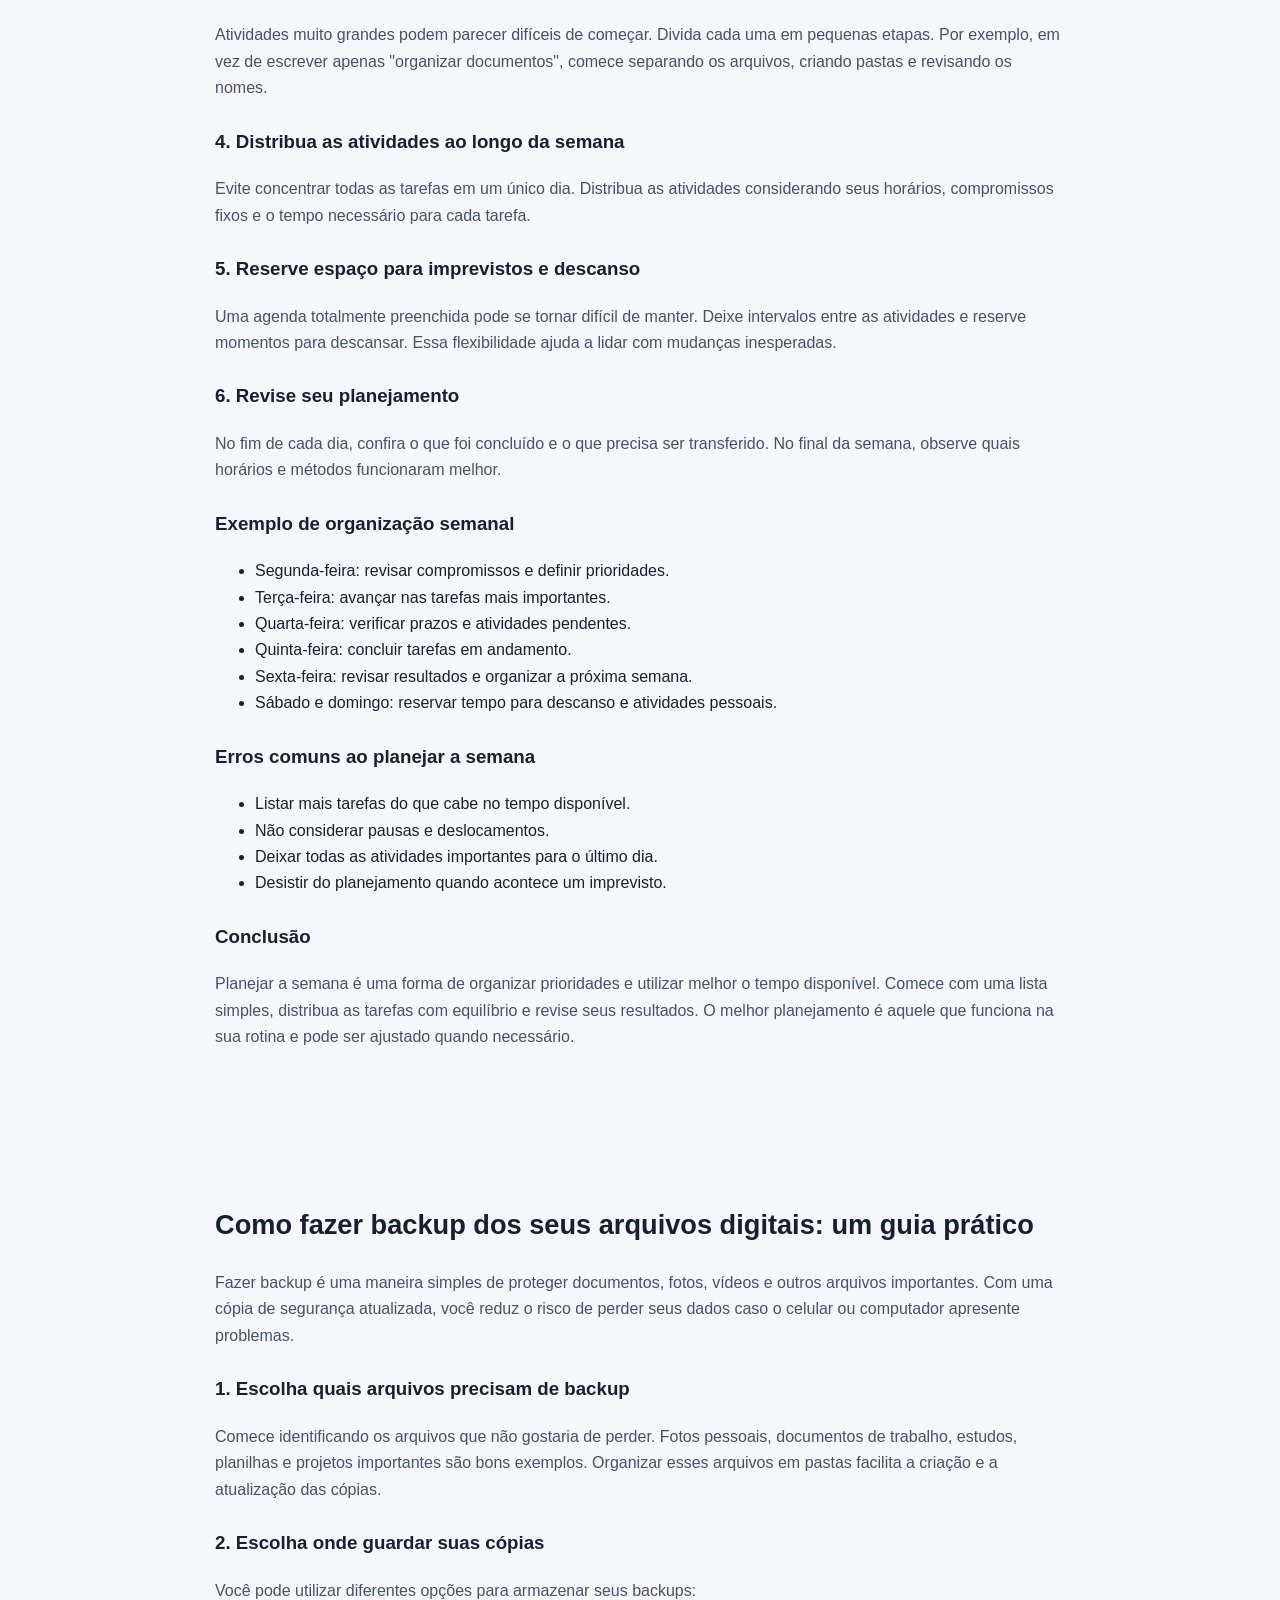
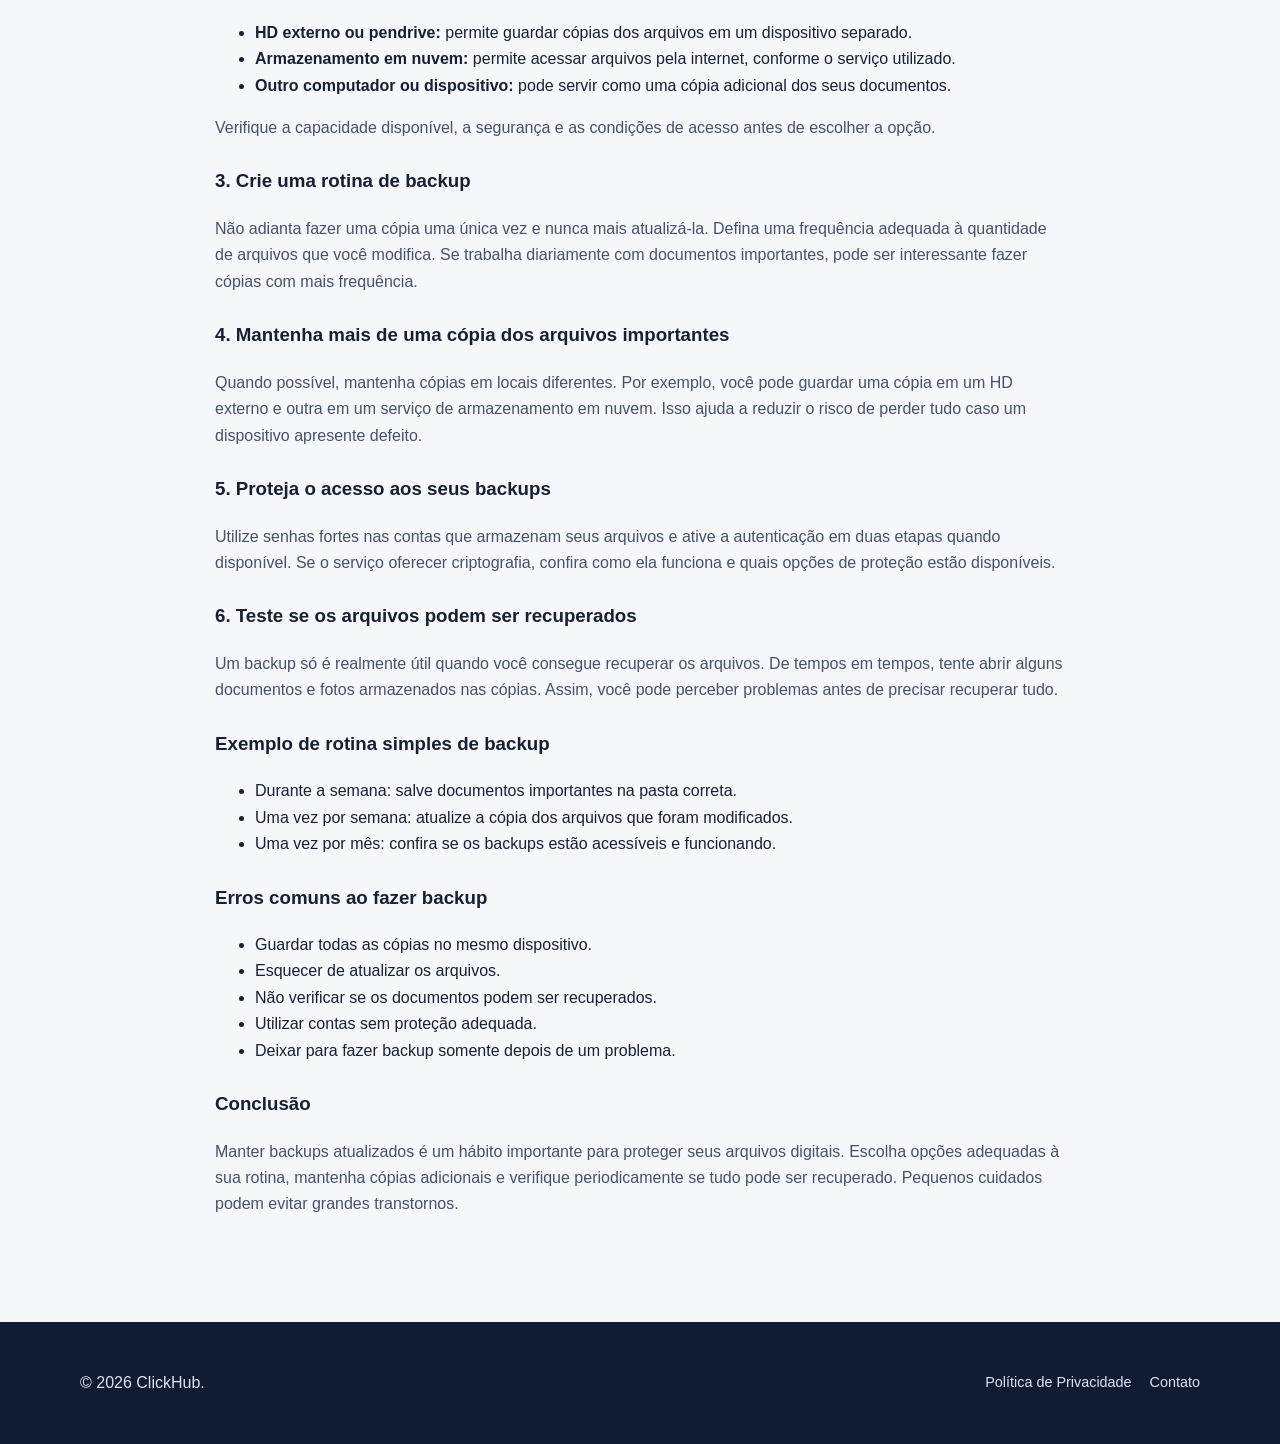
==== commit 9d323aa5: "update index.html" ====
--- a/index.html
+++ b/index.html
@@ -296,6 +296,42 @@
       que acabam ficando esquecidos.
     </p>
 
+    <h3>Exemplo prático: como organizar arquivos no celular</h3>
+
+    <p>
+      O celular costuma acumular fotos, documentos,
+      comprovantes e arquivos baixados de aplicativos.
+      Criar algumas pastas ajuda a encontrar esses itens
+      sem precisar procurar em vários lugares.
+    </p>
+
+    <p>Você pode começar com esta estrutura:</p>
+
+    <ul>
+      <li><strong>Documentos:</strong> arquivos pessoais e documentos importantes.</li>
+      <li><strong>Comprovantes:</strong> recibos, pagamentos e notas fiscais.</li>
+      <li><strong>Fotos:</strong> imagens pessoais que deseja manter organizadas.</li>
+      <li><strong>Downloads:</strong> arquivos recebidos ou baixados que ainda precisam ser revisados.</li>
+      <li><strong>Trabalho e estudos:</strong> atividades, materiais e projetos.</li>
+    </ul>
+
+    <h4>Como colocar essa organização em prática</h4>
+
+    <ol>
+      <li>Abra o aplicativo de arquivos do celular.</li>
+      <li>Crie as pastas com nomes simples.</li>
+      <li>Localize os documentos e mova cada um para a pasta correspondente.</li>
+      <li>Confira se os arquivos importantes continuam acessíveis.</li>
+      <li>Revise a pasta de downloads regularmente e exclua apenas o que não precisa mais.</li>
+    </ol>
+
+    <p>
+      Os nomes dos menus podem variar conforme a marca
+      e o sistema do aparelho. Se não encontrar uma opção,
+      consulte a ajuda do fabricante antes de apagar ou
+      mover arquivos que não conhece.
+    </p>
+
 
     <h3>Exemplo de organização de pastas</h3>
 
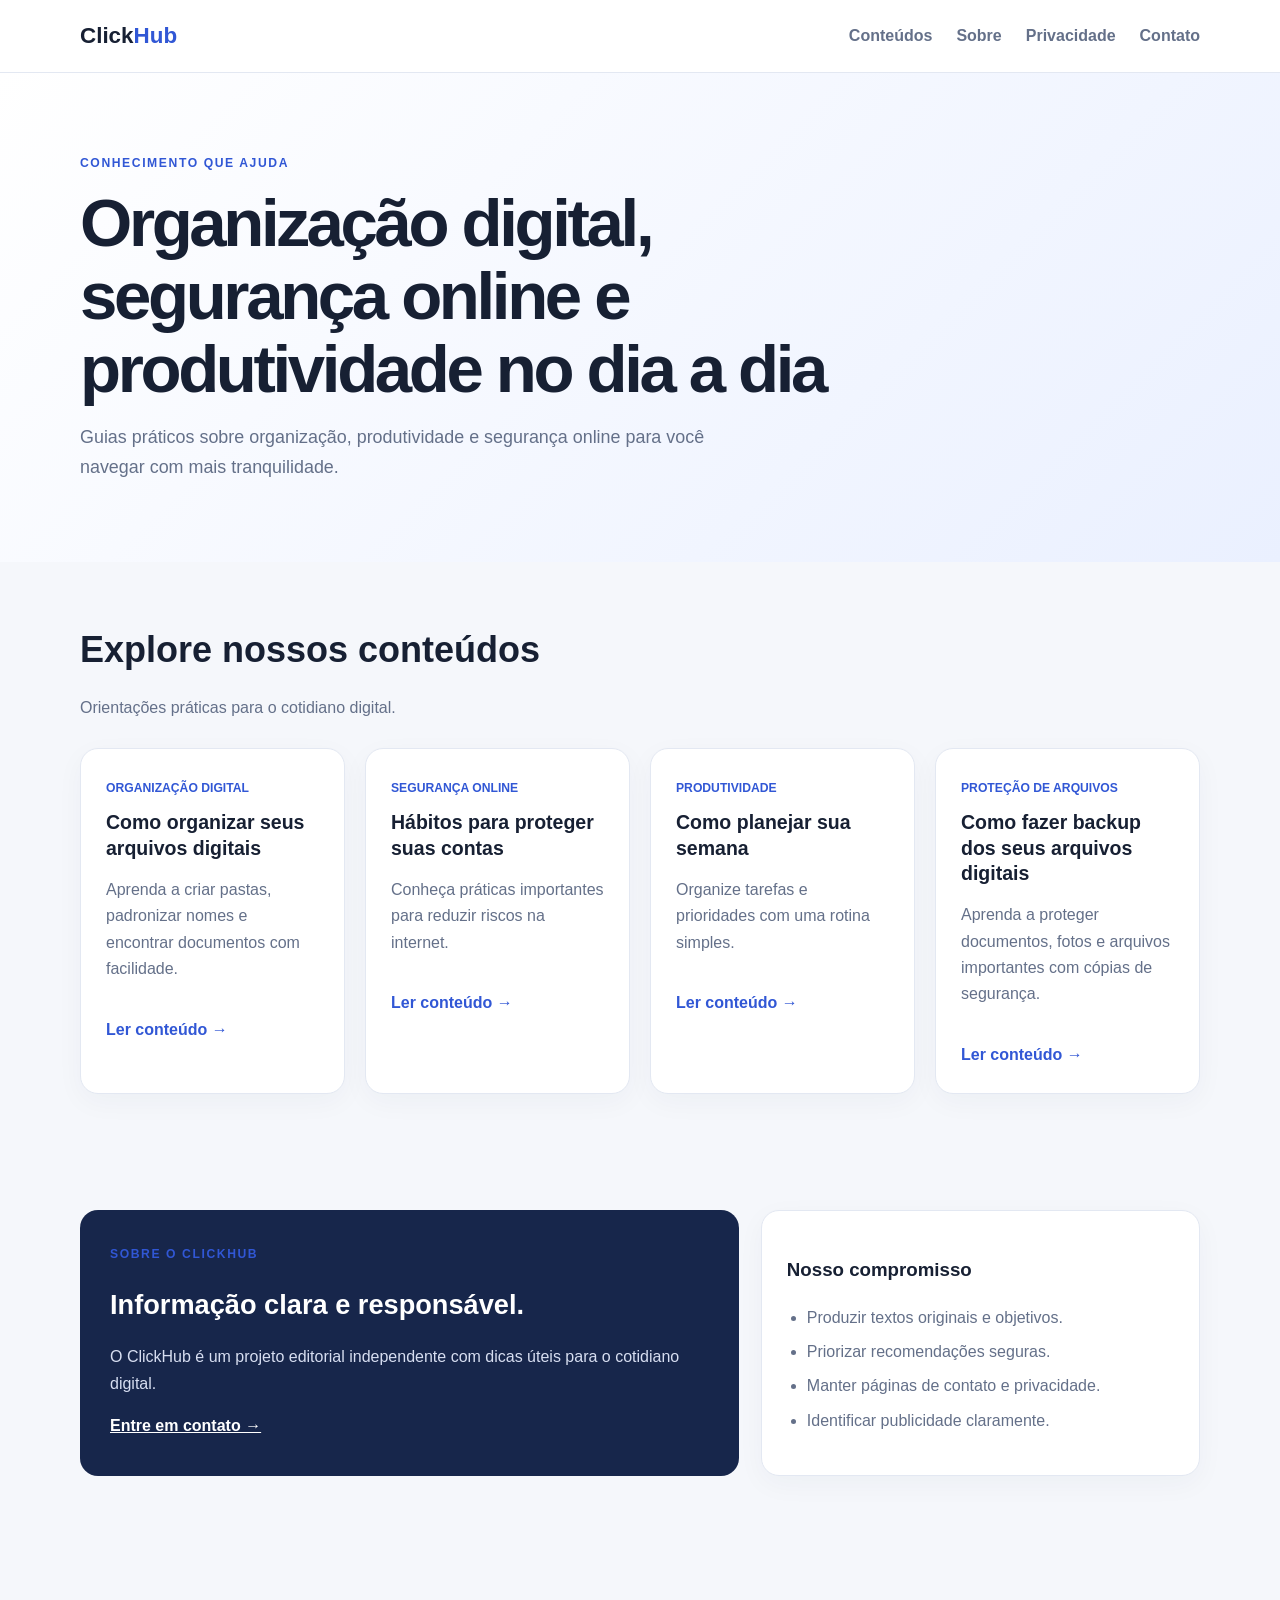
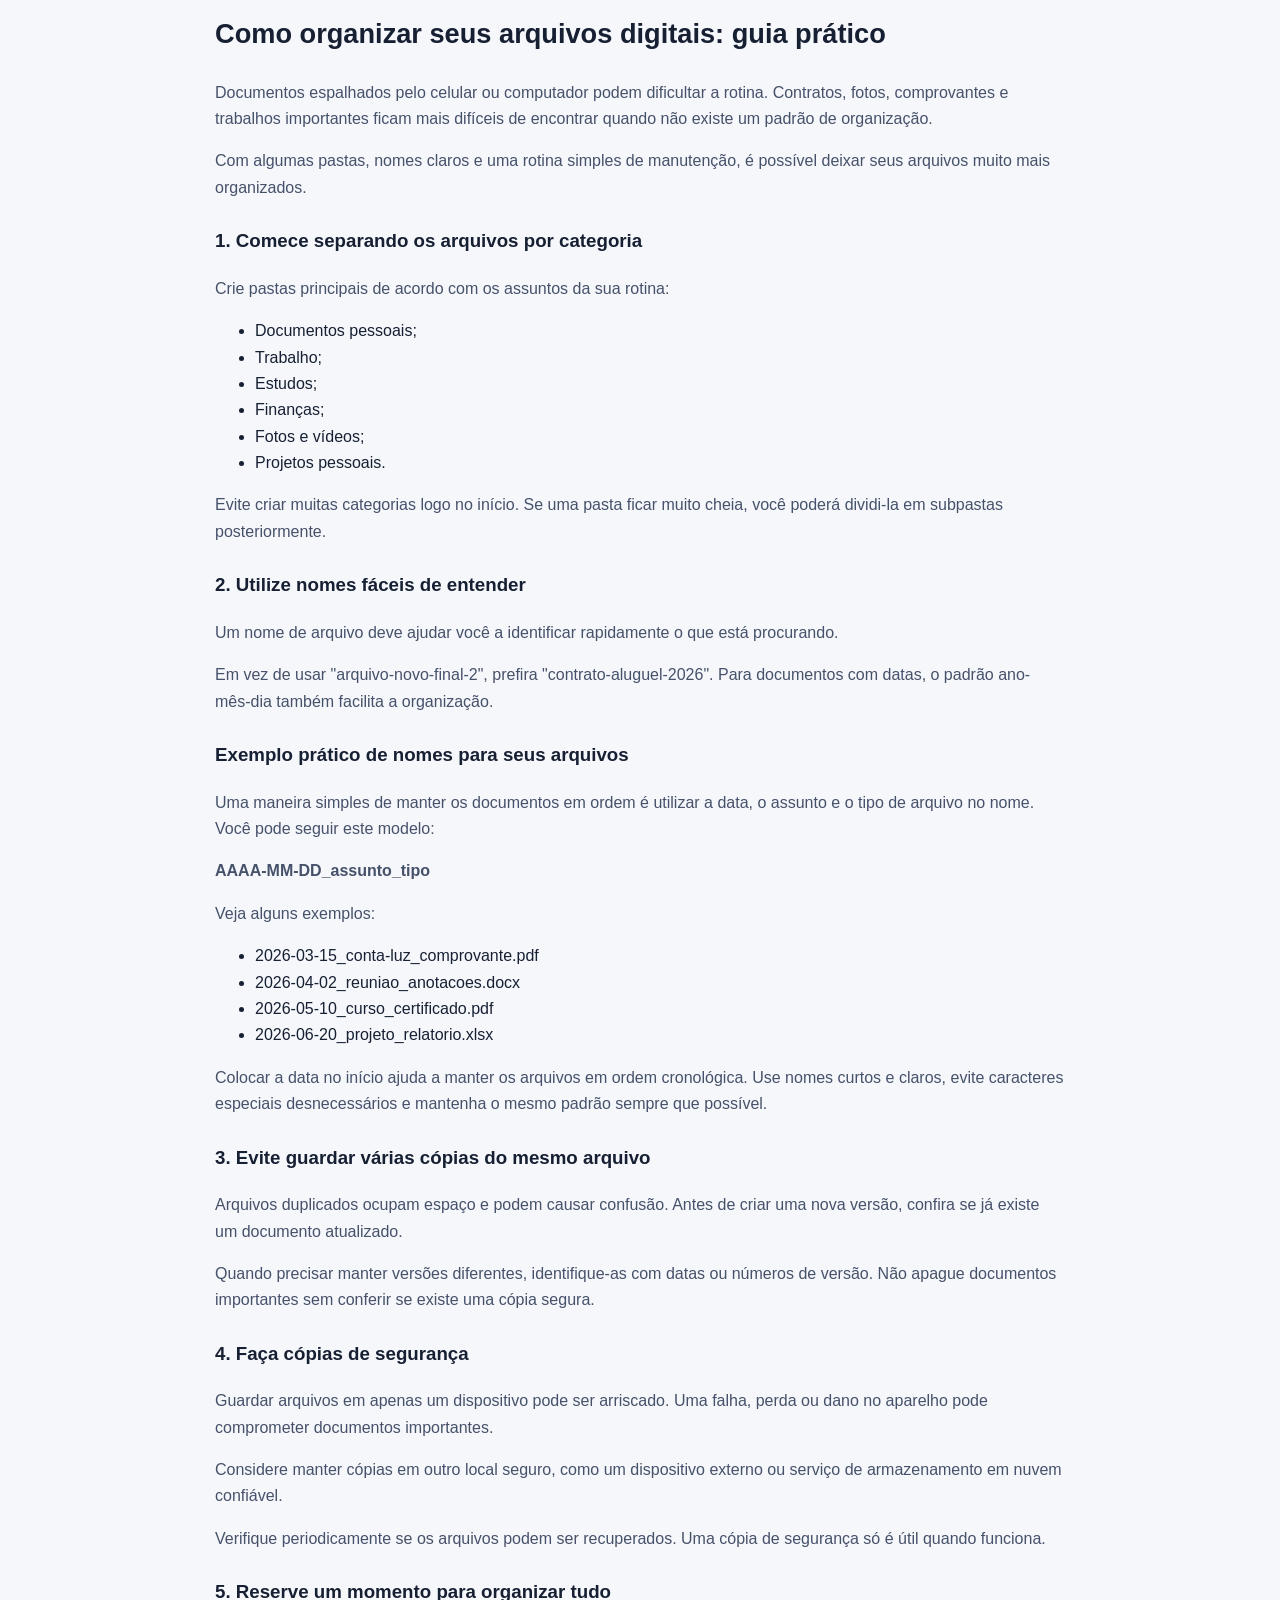
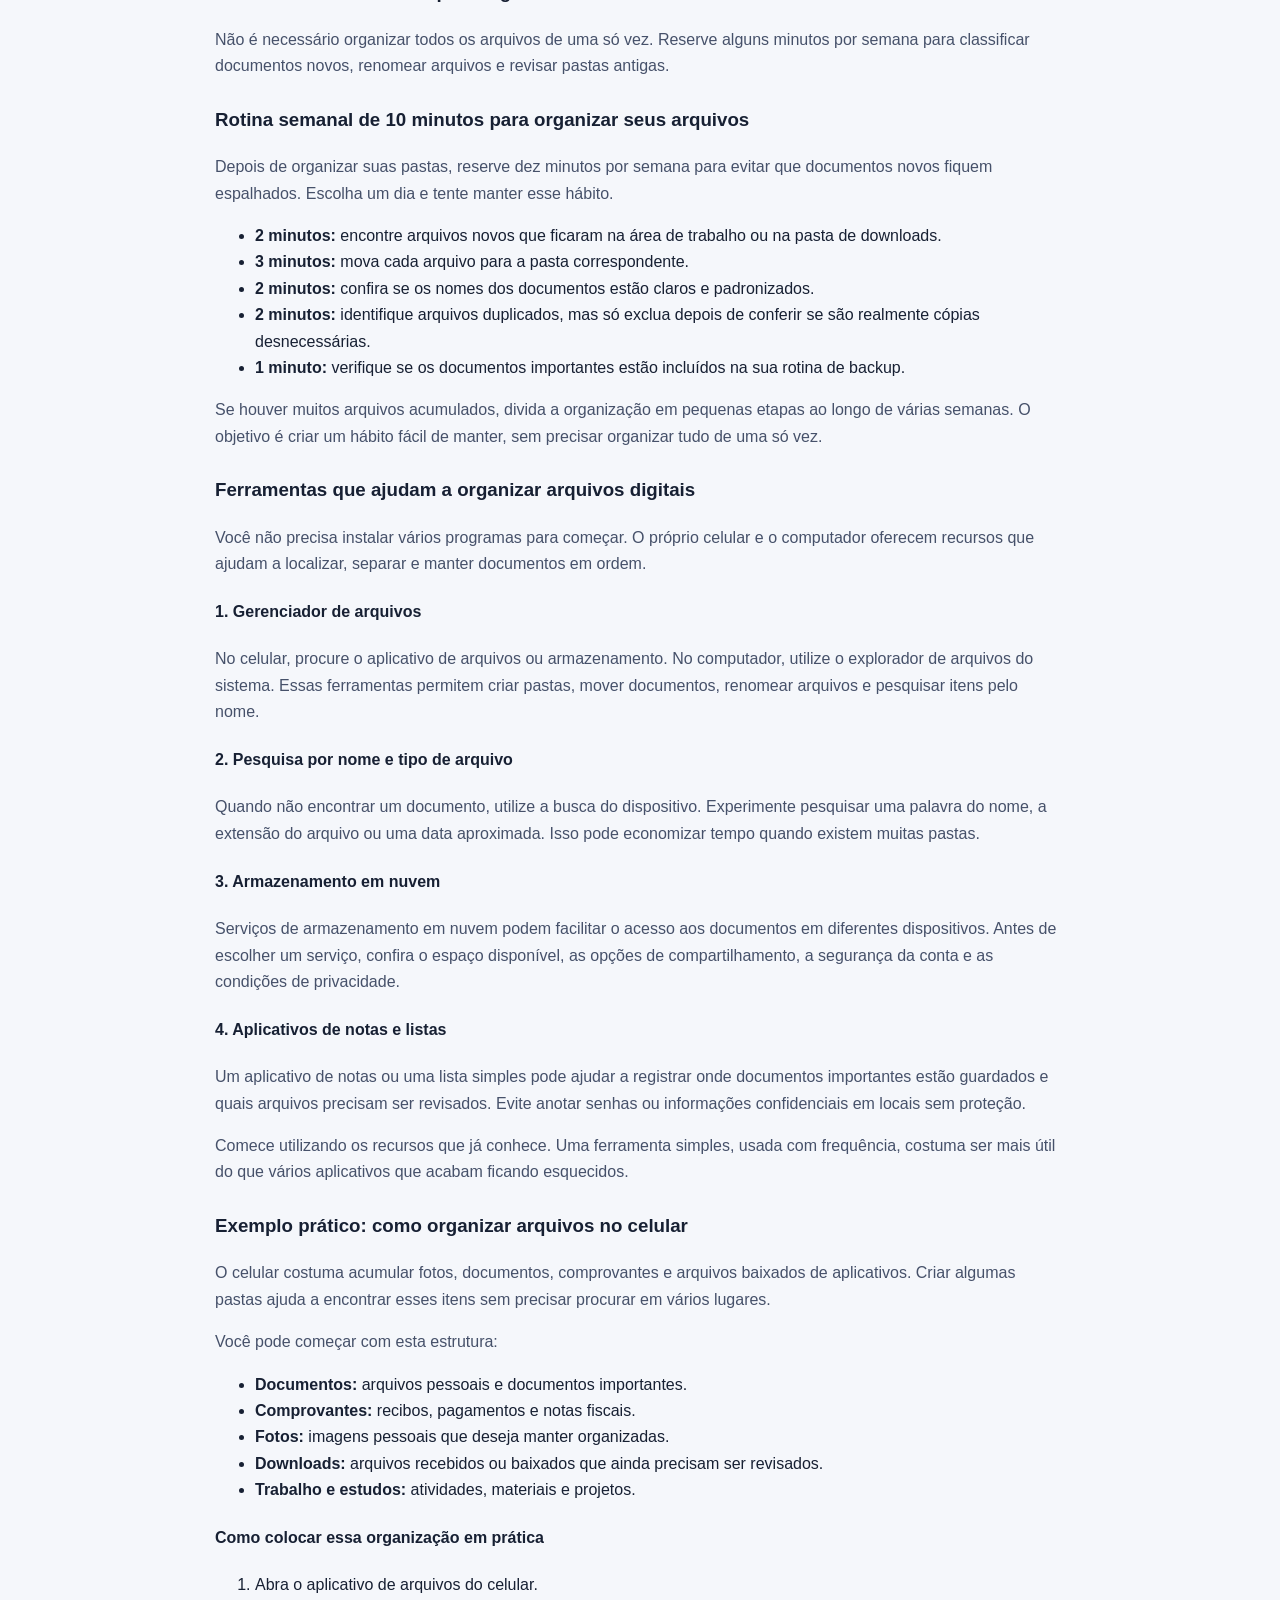
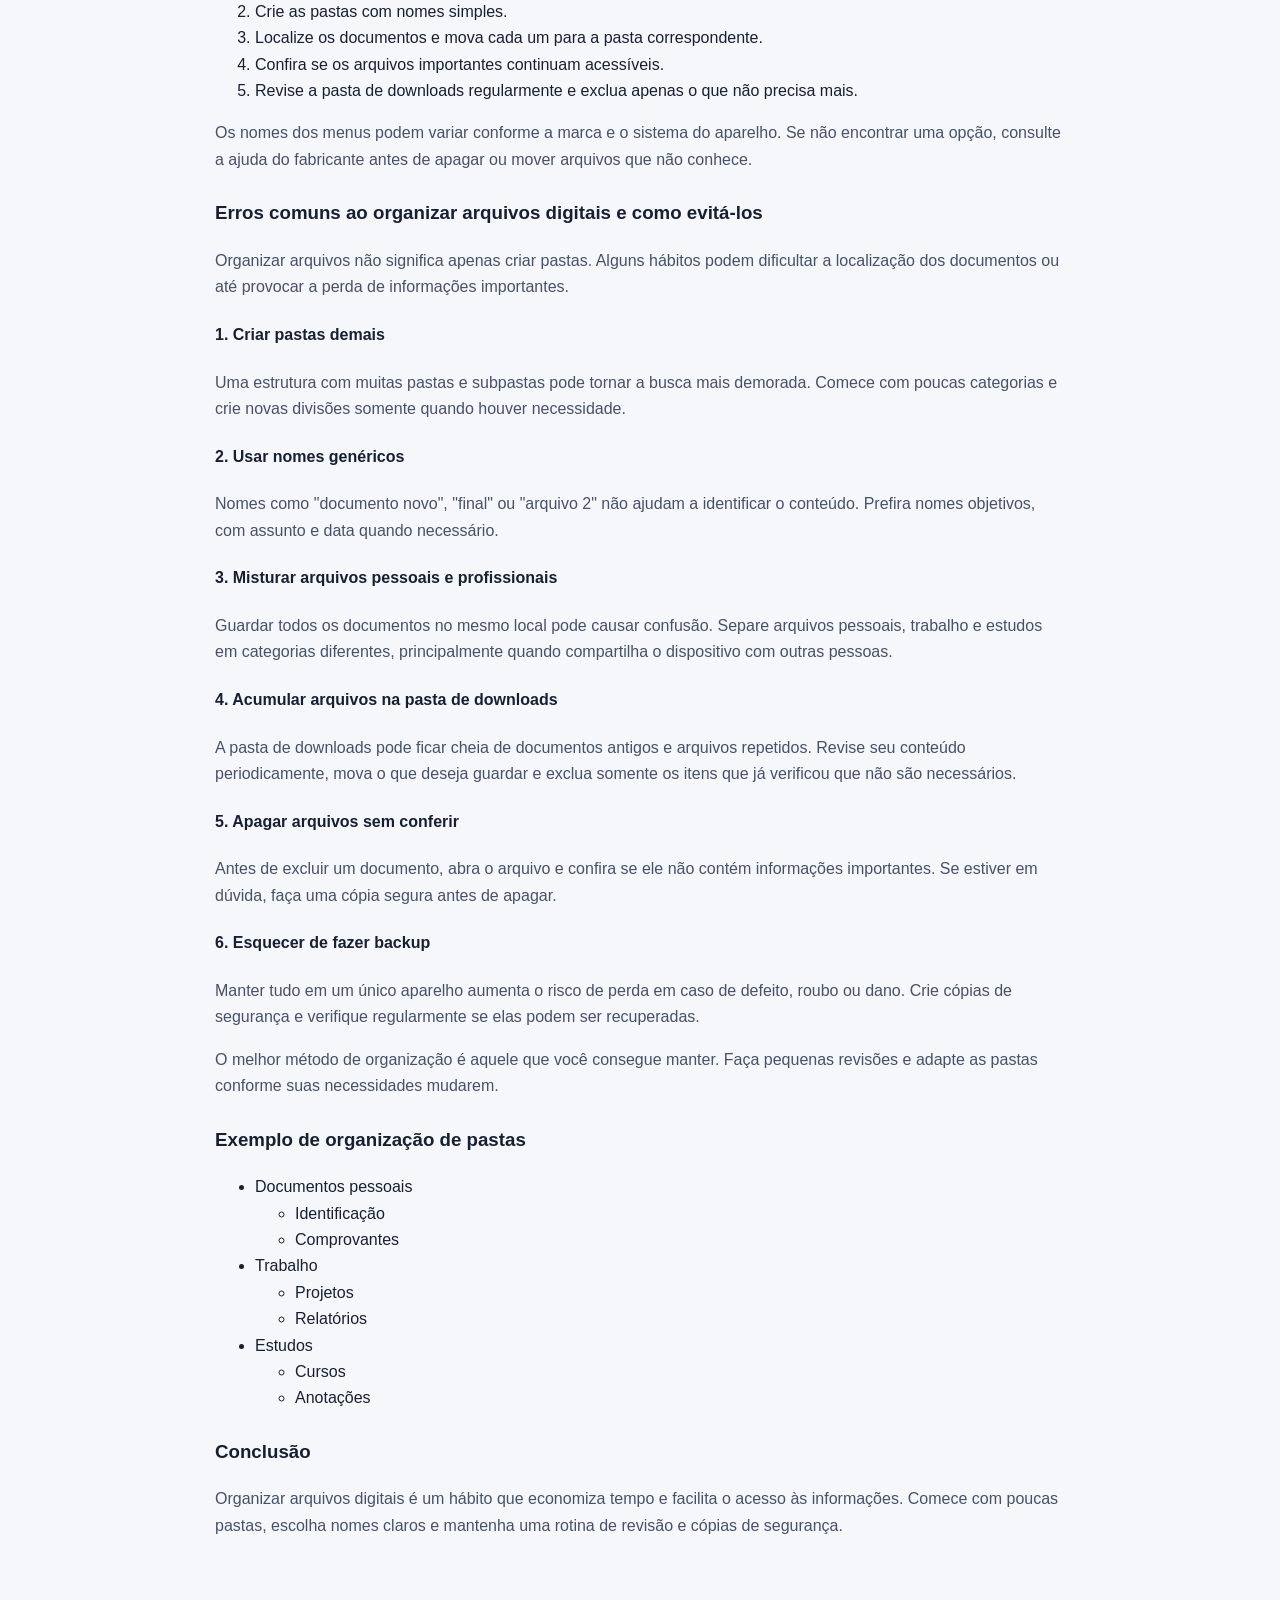
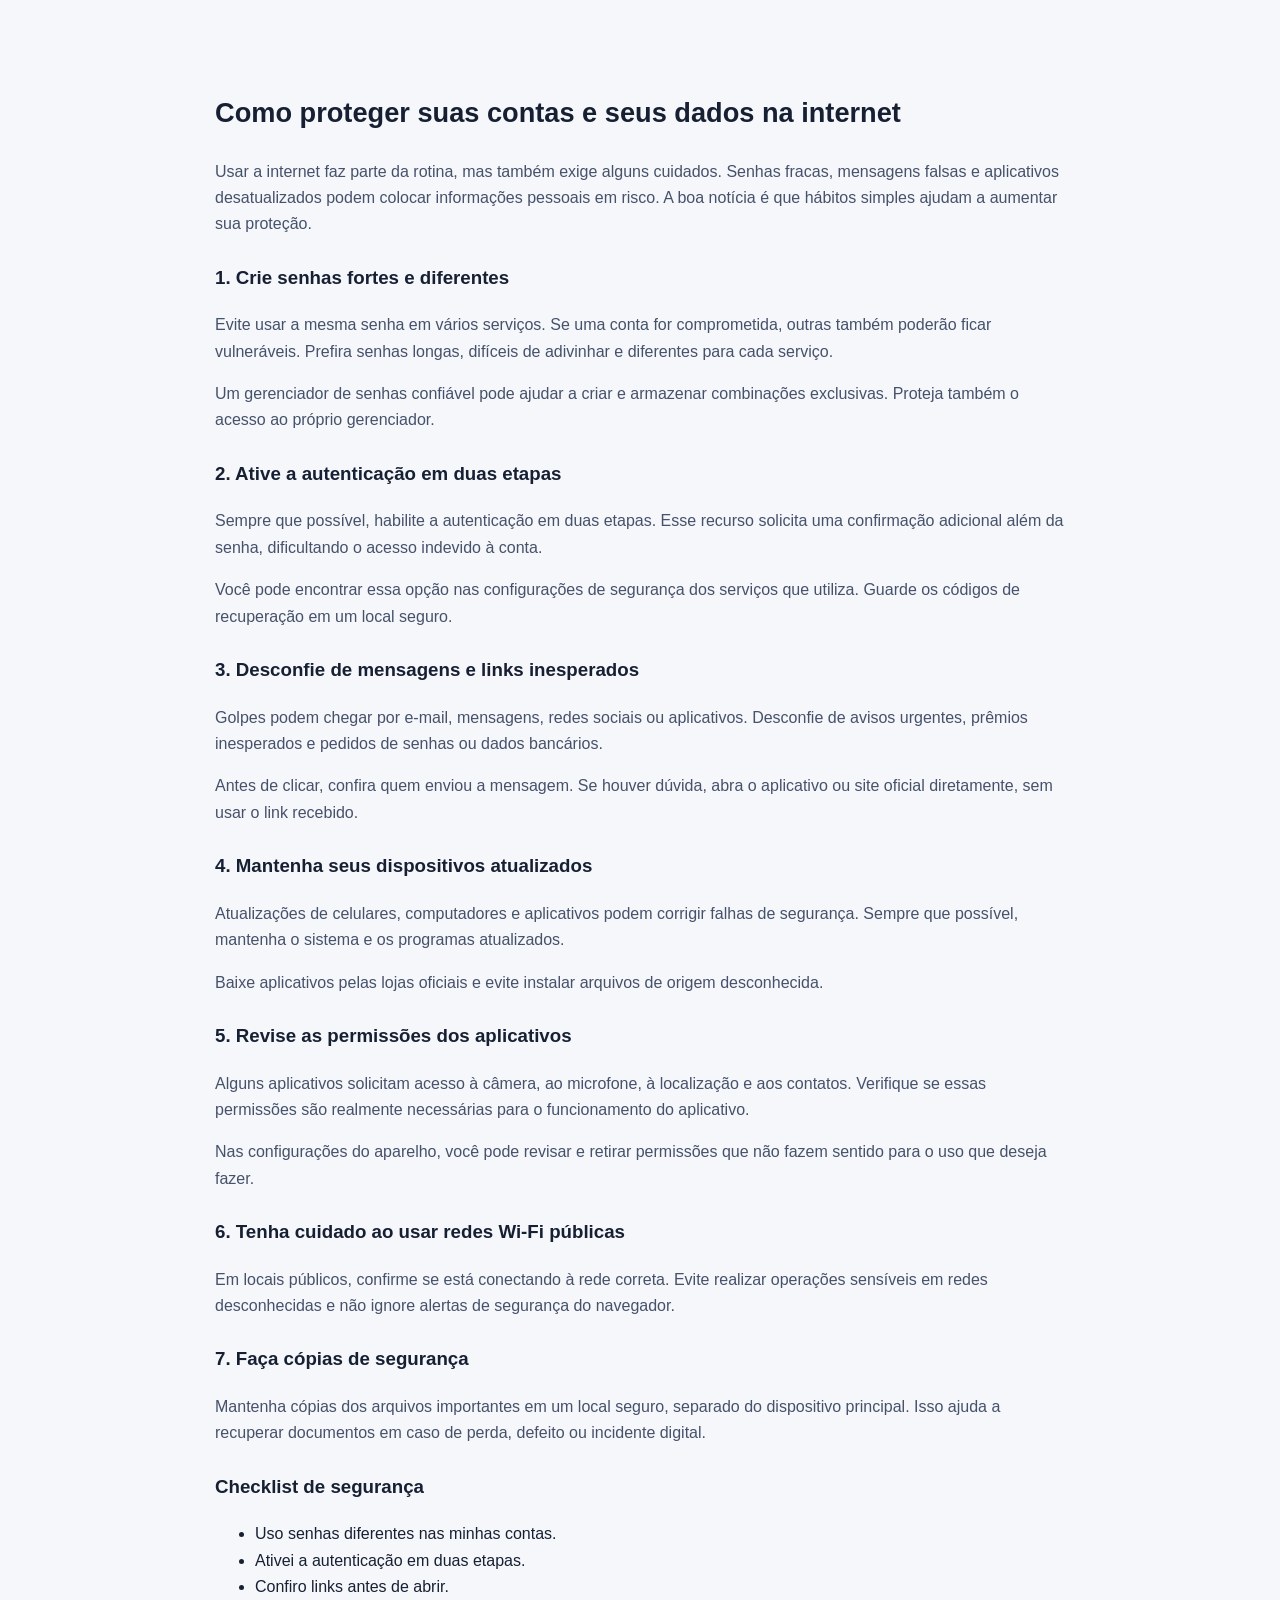
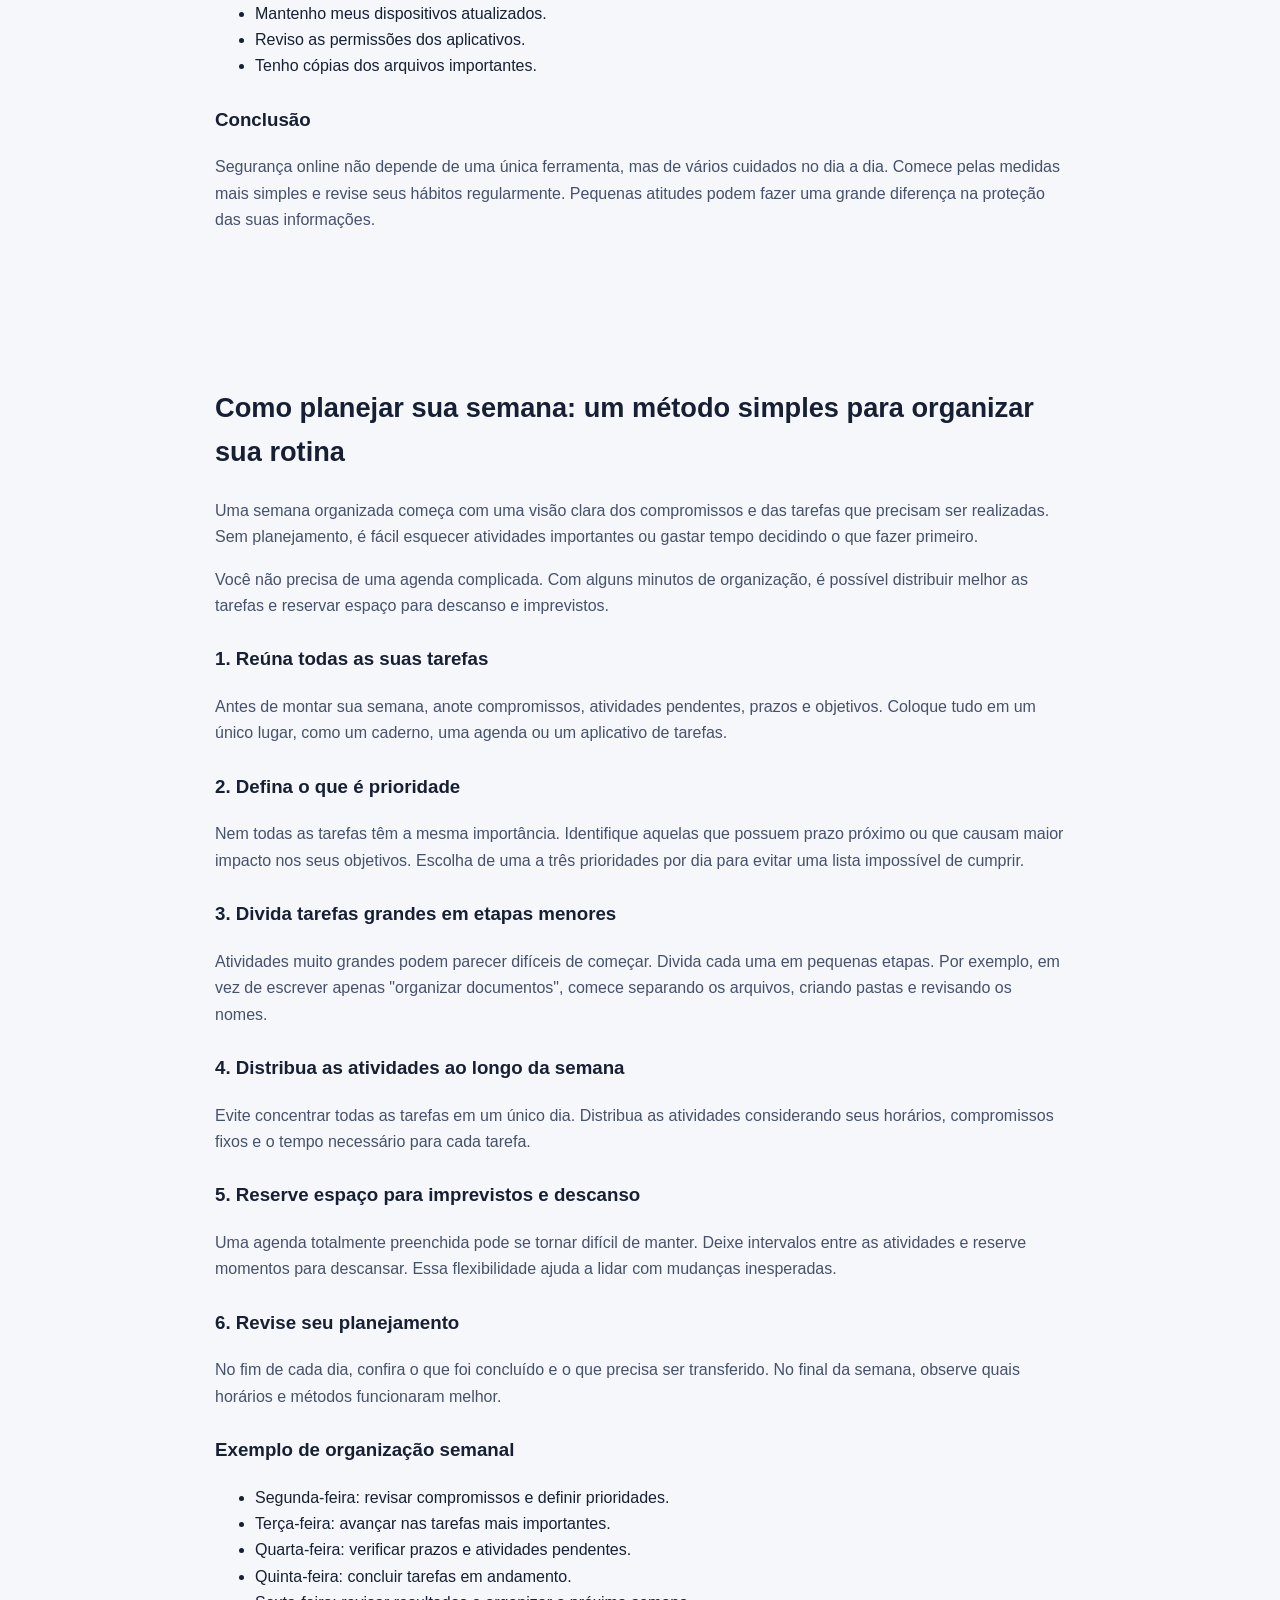
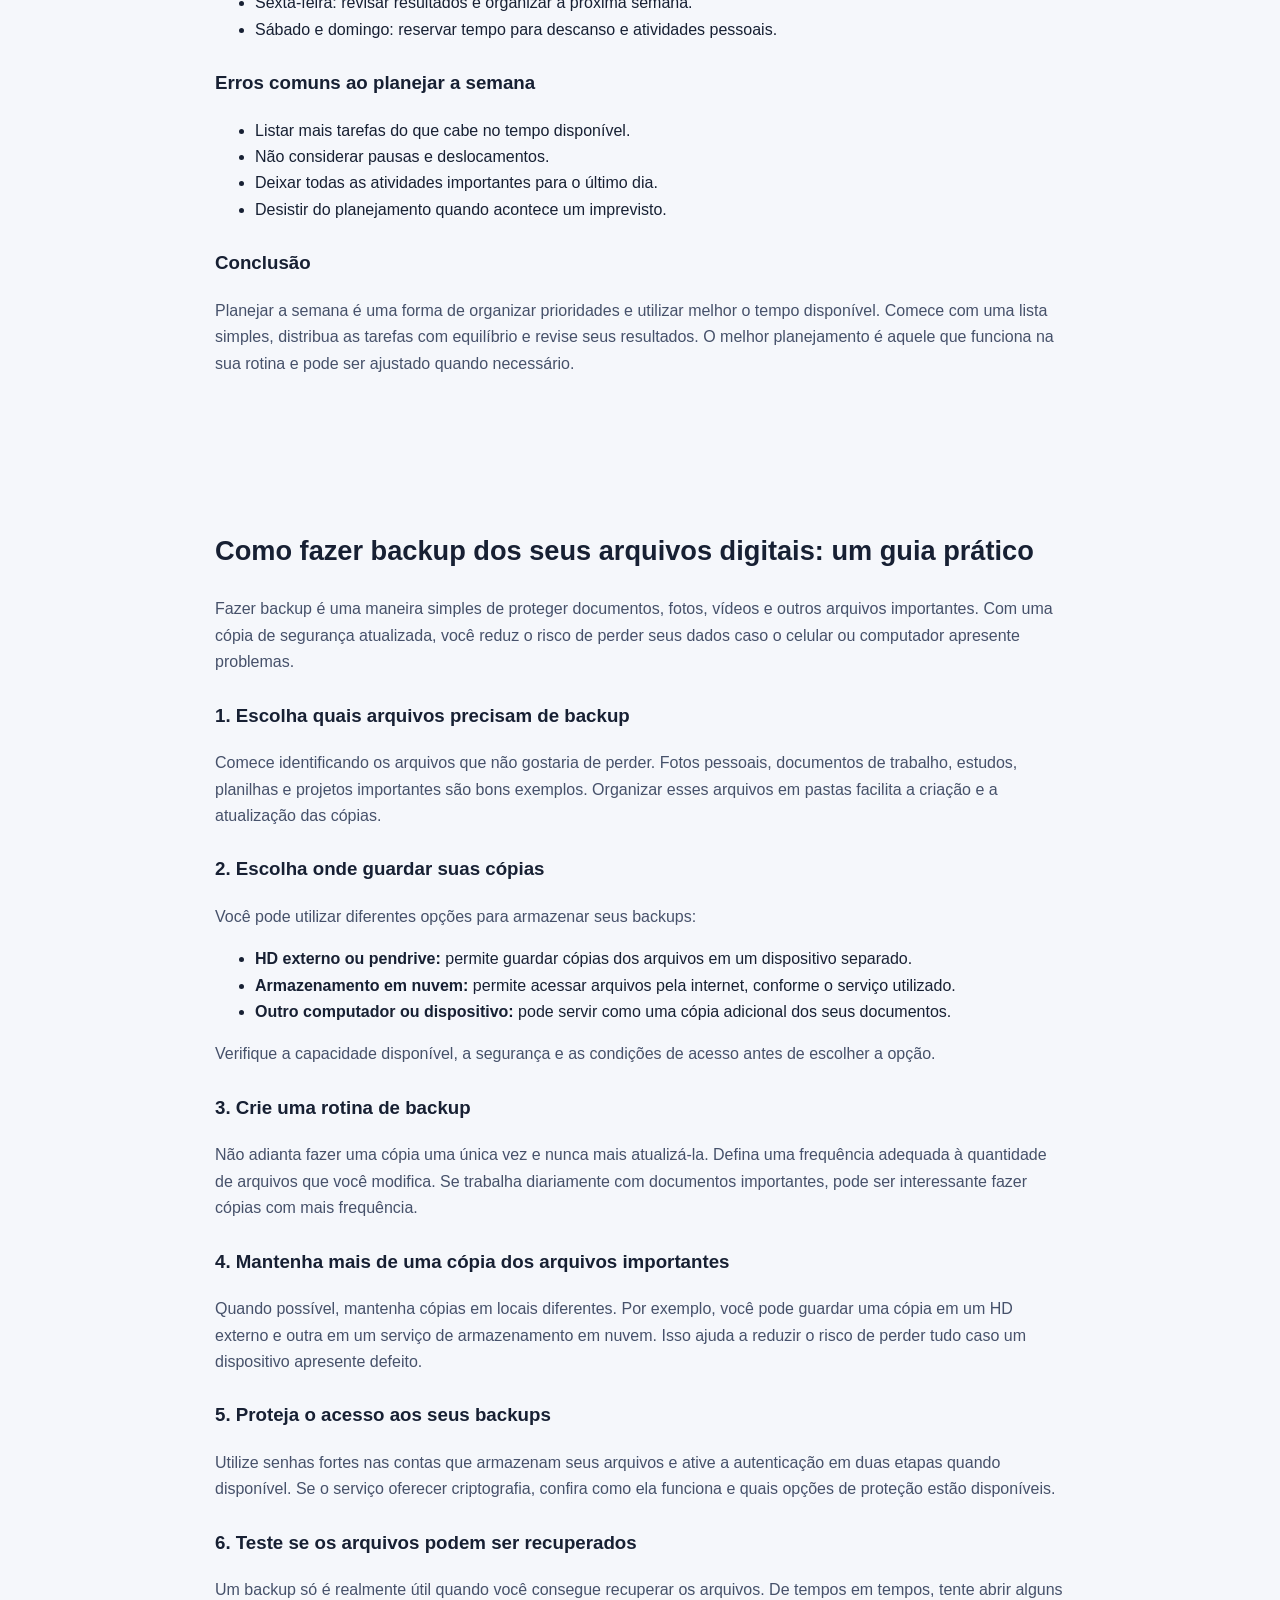
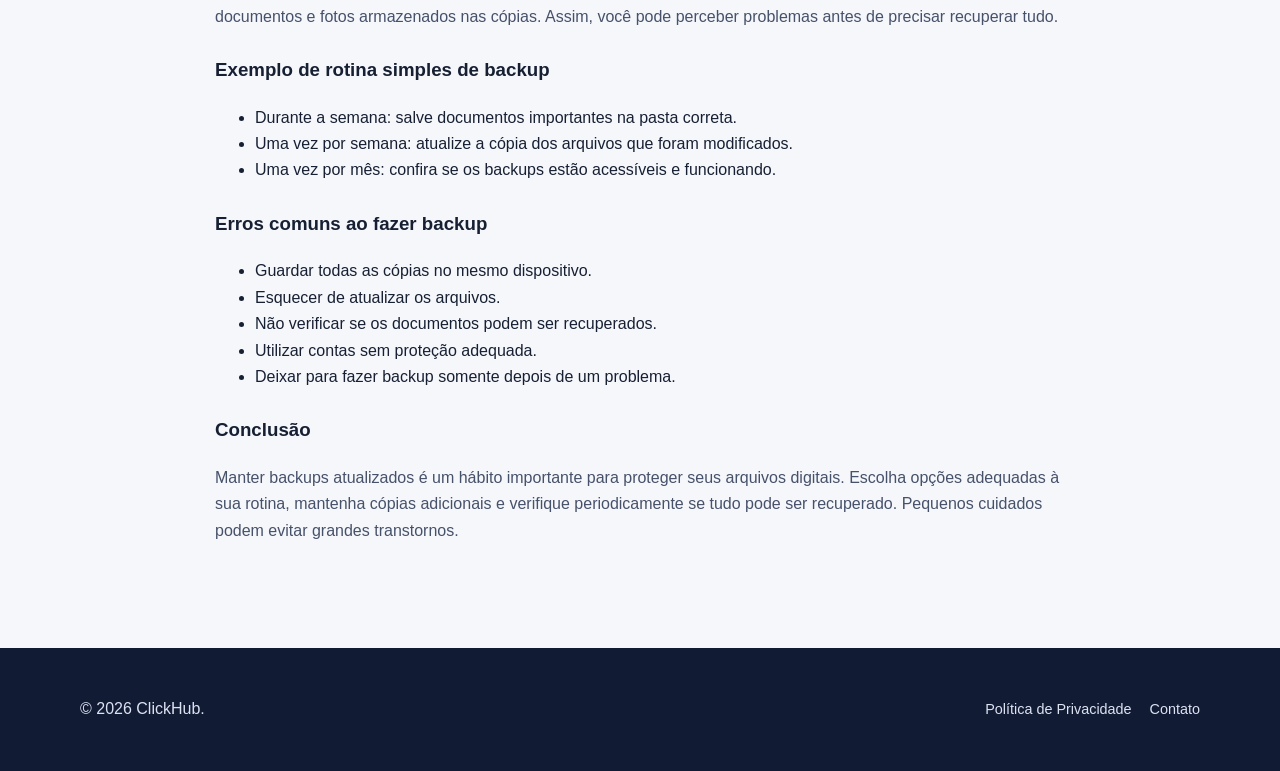
==== commit 036b74a4: "update index.html" ====
--- a/index.html
+++ b/index.html
@@ -333,6 +333,70 @@
     </p>
 
 
+    <h3>Erros comuns ao organizar arquivos digitais e como evitá-los</h3>
+
+    <p>
+      Organizar arquivos não significa apenas criar pastas.
+      Alguns hábitos podem dificultar a localização dos documentos
+      ou até provocar a perda de informações importantes.
+    </p>
+
+    <h4>1. Criar pastas demais</h4>
+
+    <p>
+      Uma estrutura com muitas pastas e subpastas pode tornar
+      a busca mais demorada. Comece com poucas categorias
+      e crie novas divisões somente quando houver necessidade.
+    </p>
+
+    <h4>2. Usar nomes genéricos</h4>
+
+    <p>
+      Nomes como "documento novo", "final" ou "arquivo 2"
+      não ajudam a identificar o conteúdo. Prefira nomes
+      objetivos, com assunto e data quando necessário.
+    </p>
+
+    <h4>3. Misturar arquivos pessoais e profissionais</h4>
+
+    <p>
+      Guardar todos os documentos no mesmo local pode causar
+      confusão. Separe arquivos pessoais, trabalho e estudos
+      em categorias diferentes, principalmente quando
+      compartilha o dispositivo com outras pessoas.
+    </p>
+
+    <h4>4. Acumular arquivos na pasta de downloads</h4>
+
+    <p>
+      A pasta de downloads pode ficar cheia de documentos
+      antigos e arquivos repetidos. Revise seu conteúdo
+      periodicamente, mova o que deseja guardar e exclua
+      somente os itens que já verificou que não são necessários.
+    </p>
+
+    <h4>5. Apagar arquivos sem conferir</h4>
+
+    <p>
+      Antes de excluir um documento, abra o arquivo e confira
+      se ele não contém informações importantes. Se estiver
+      em dúvida, faça uma cópia segura antes de apagar.
+    </p>
+
+    <h4>6. Esquecer de fazer backup</h4>
+
+    <p>
+      Manter tudo em um único aparelho aumenta o risco de perda
+      em caso de defeito, roubo ou dano. Crie cópias de segurança
+      e verifique regularmente se elas podem ser recuperadas.
+    </p>
+
+    <p>
+      O melhor método de organização é aquele que você consegue
+      manter. Faça pequenas revisões e adapte as pastas conforme
+      suas necessidades mudarem.
+    </p>
+
     <h3>Exemplo de organização de pastas</h3>
 
     <ul>
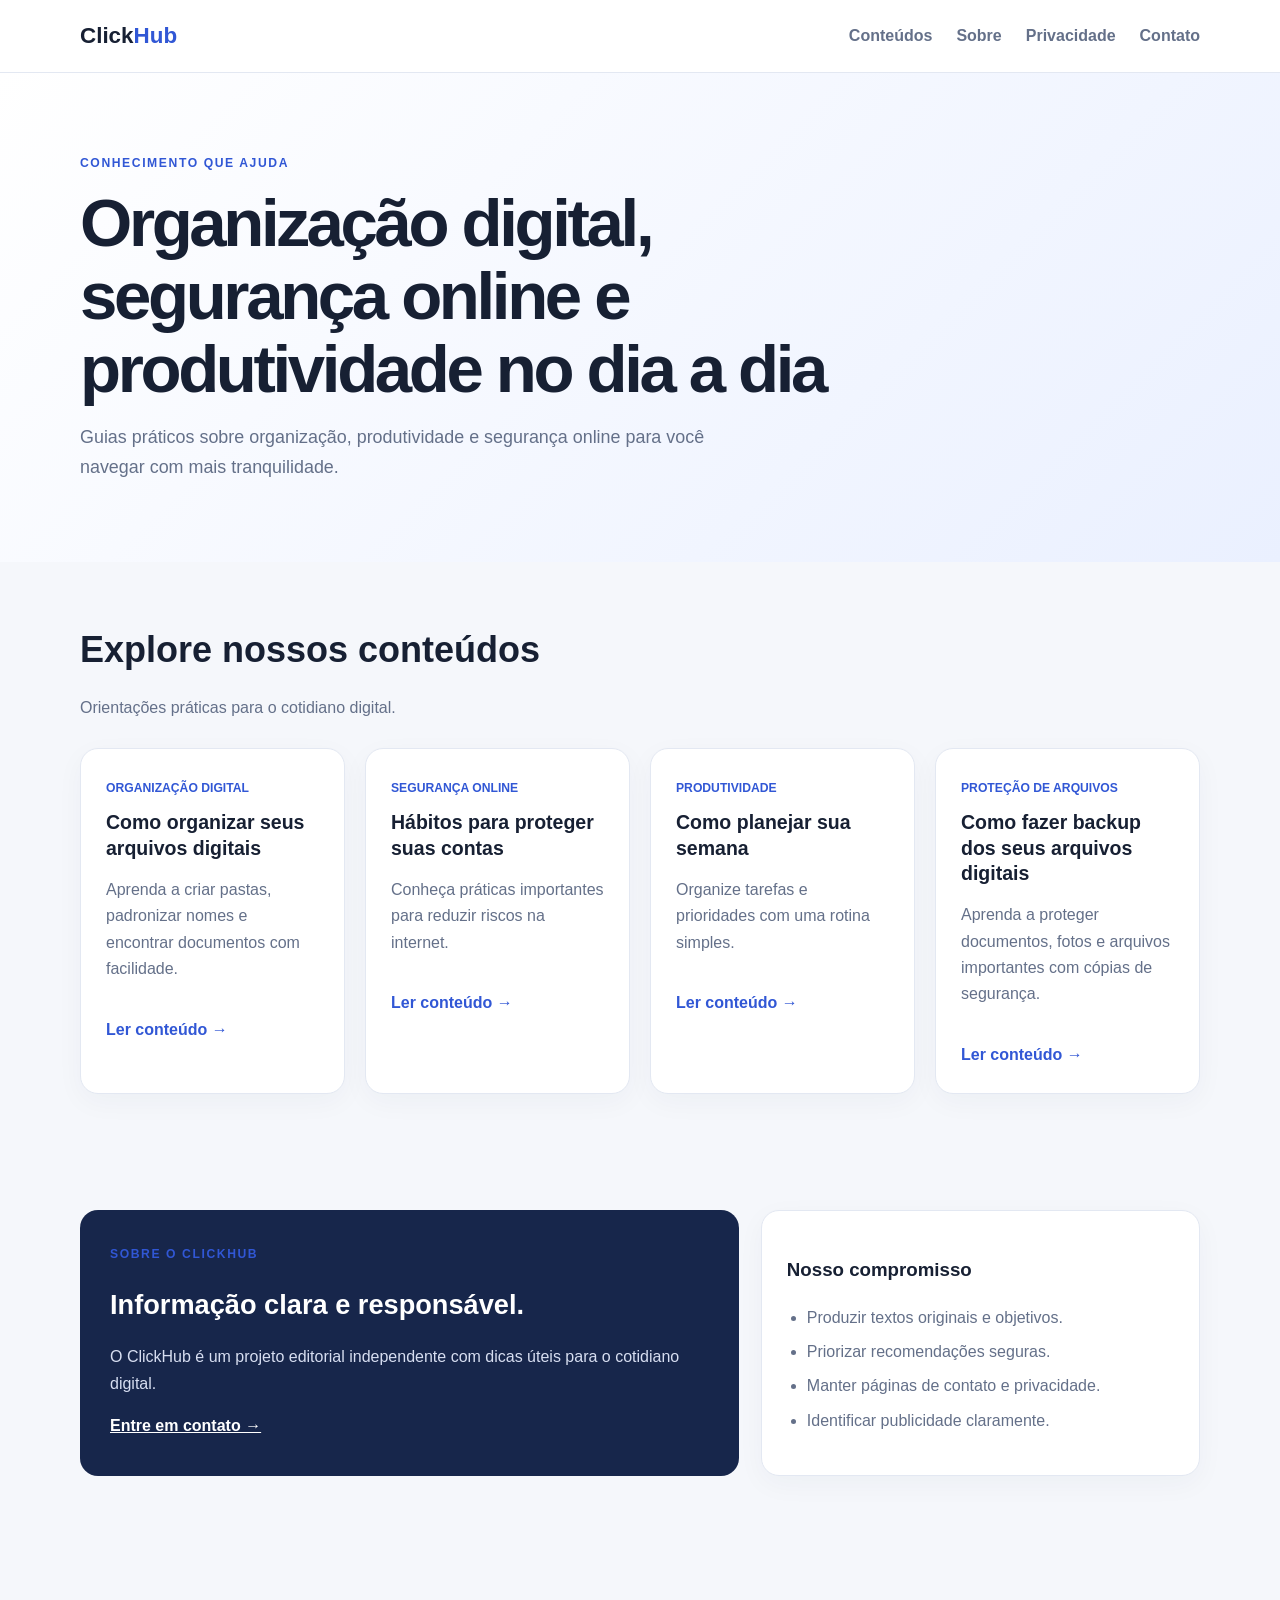
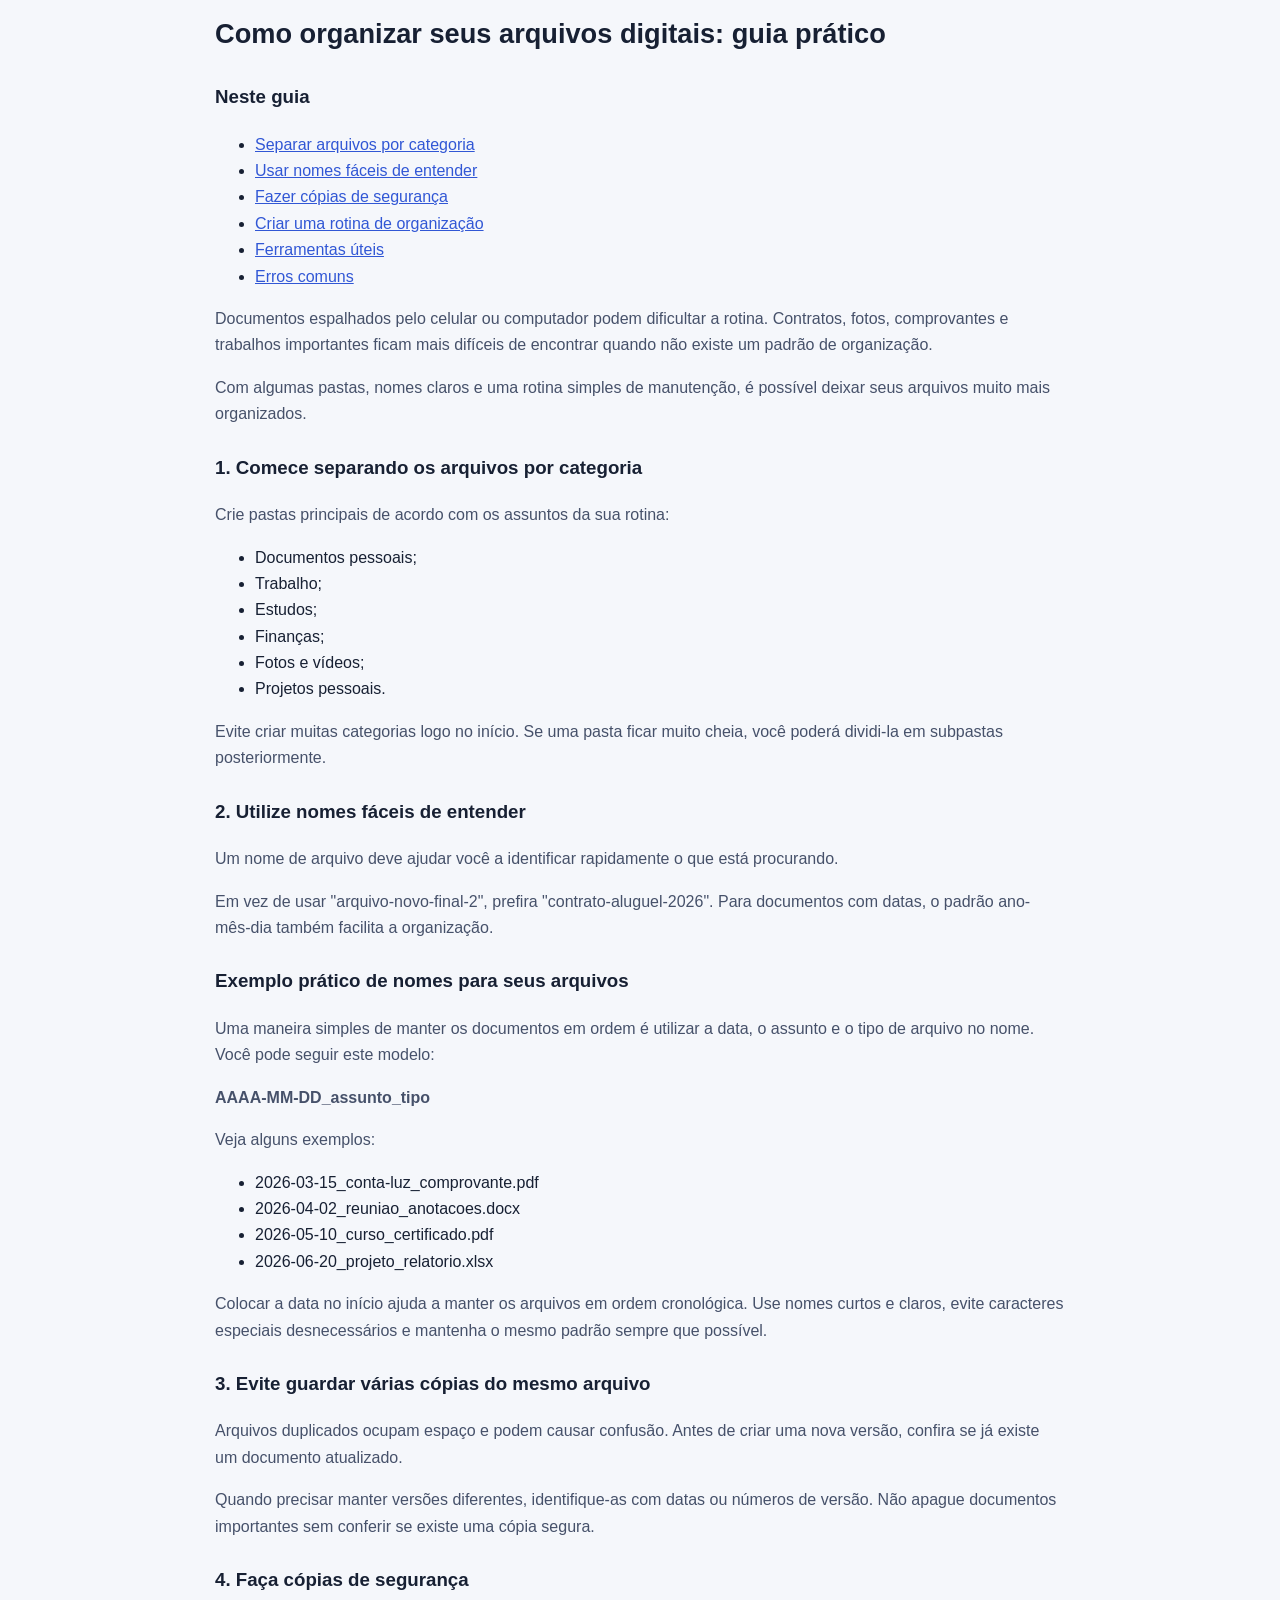
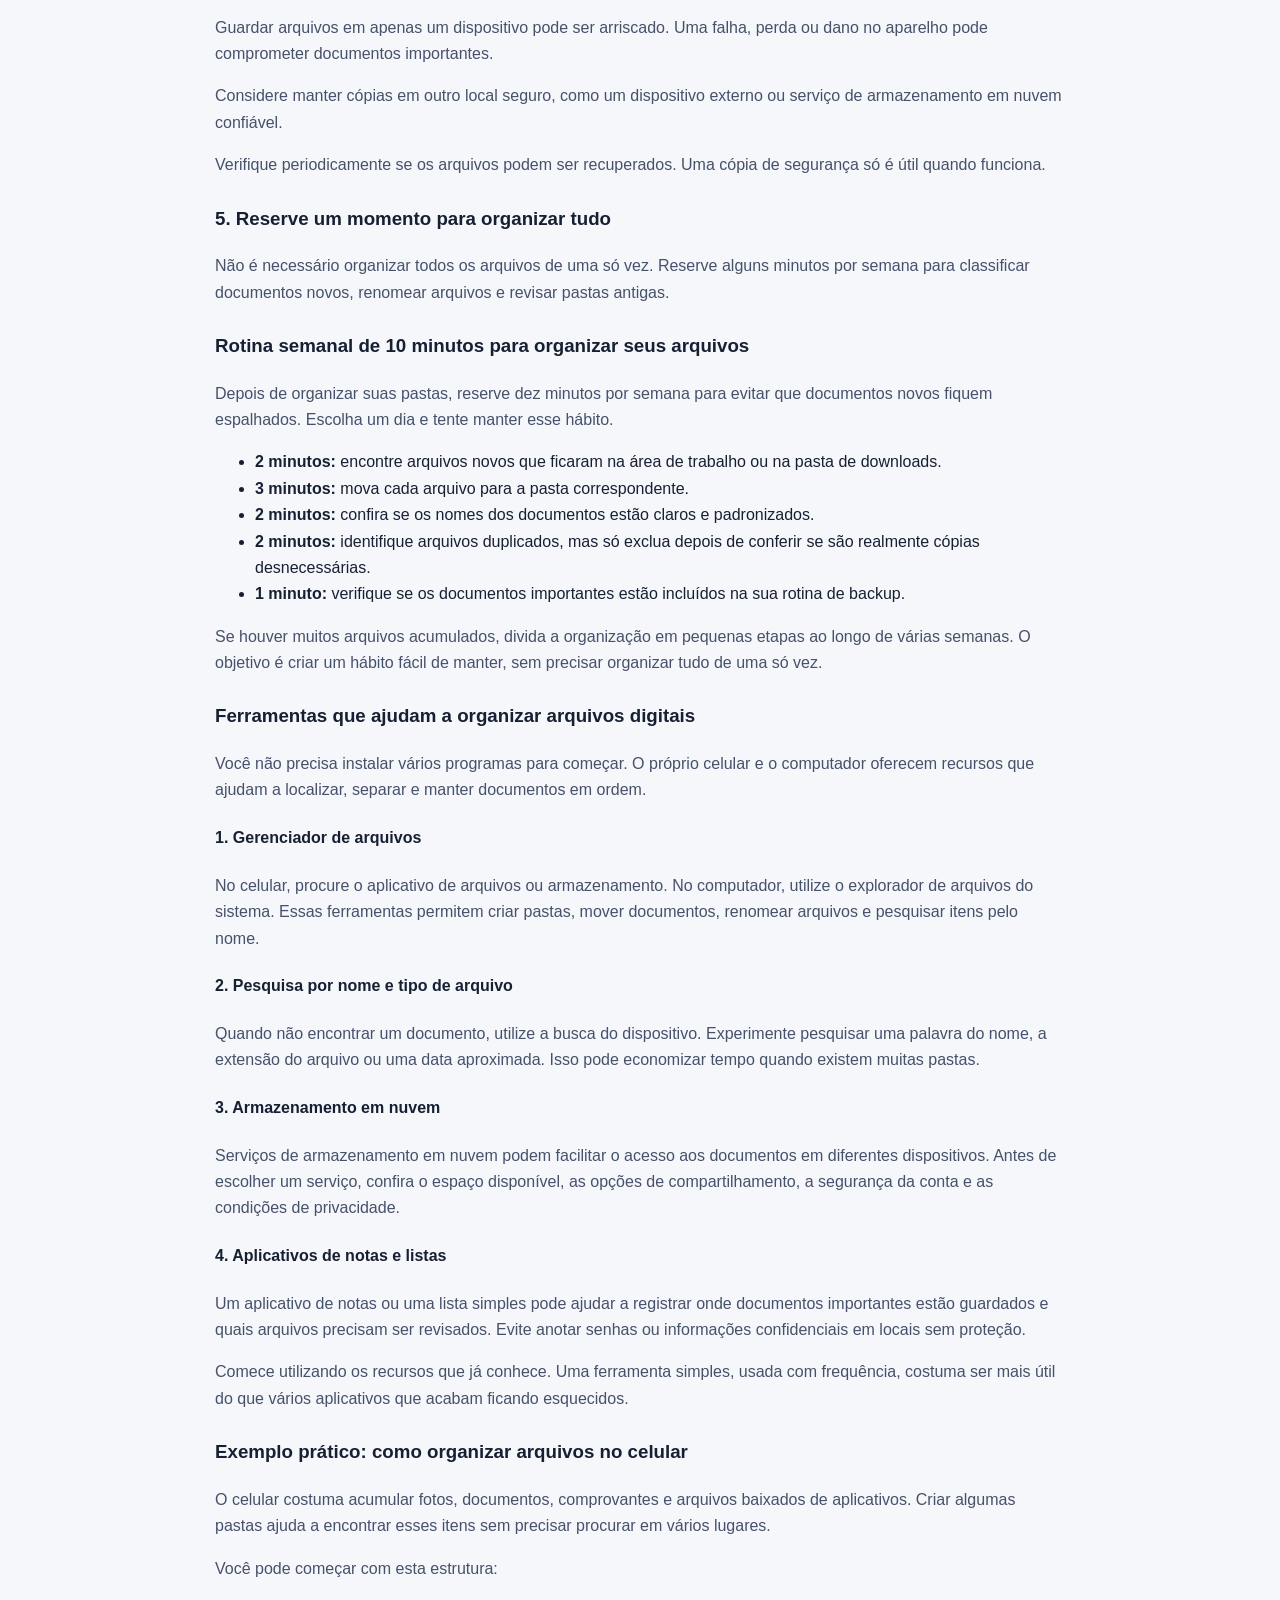
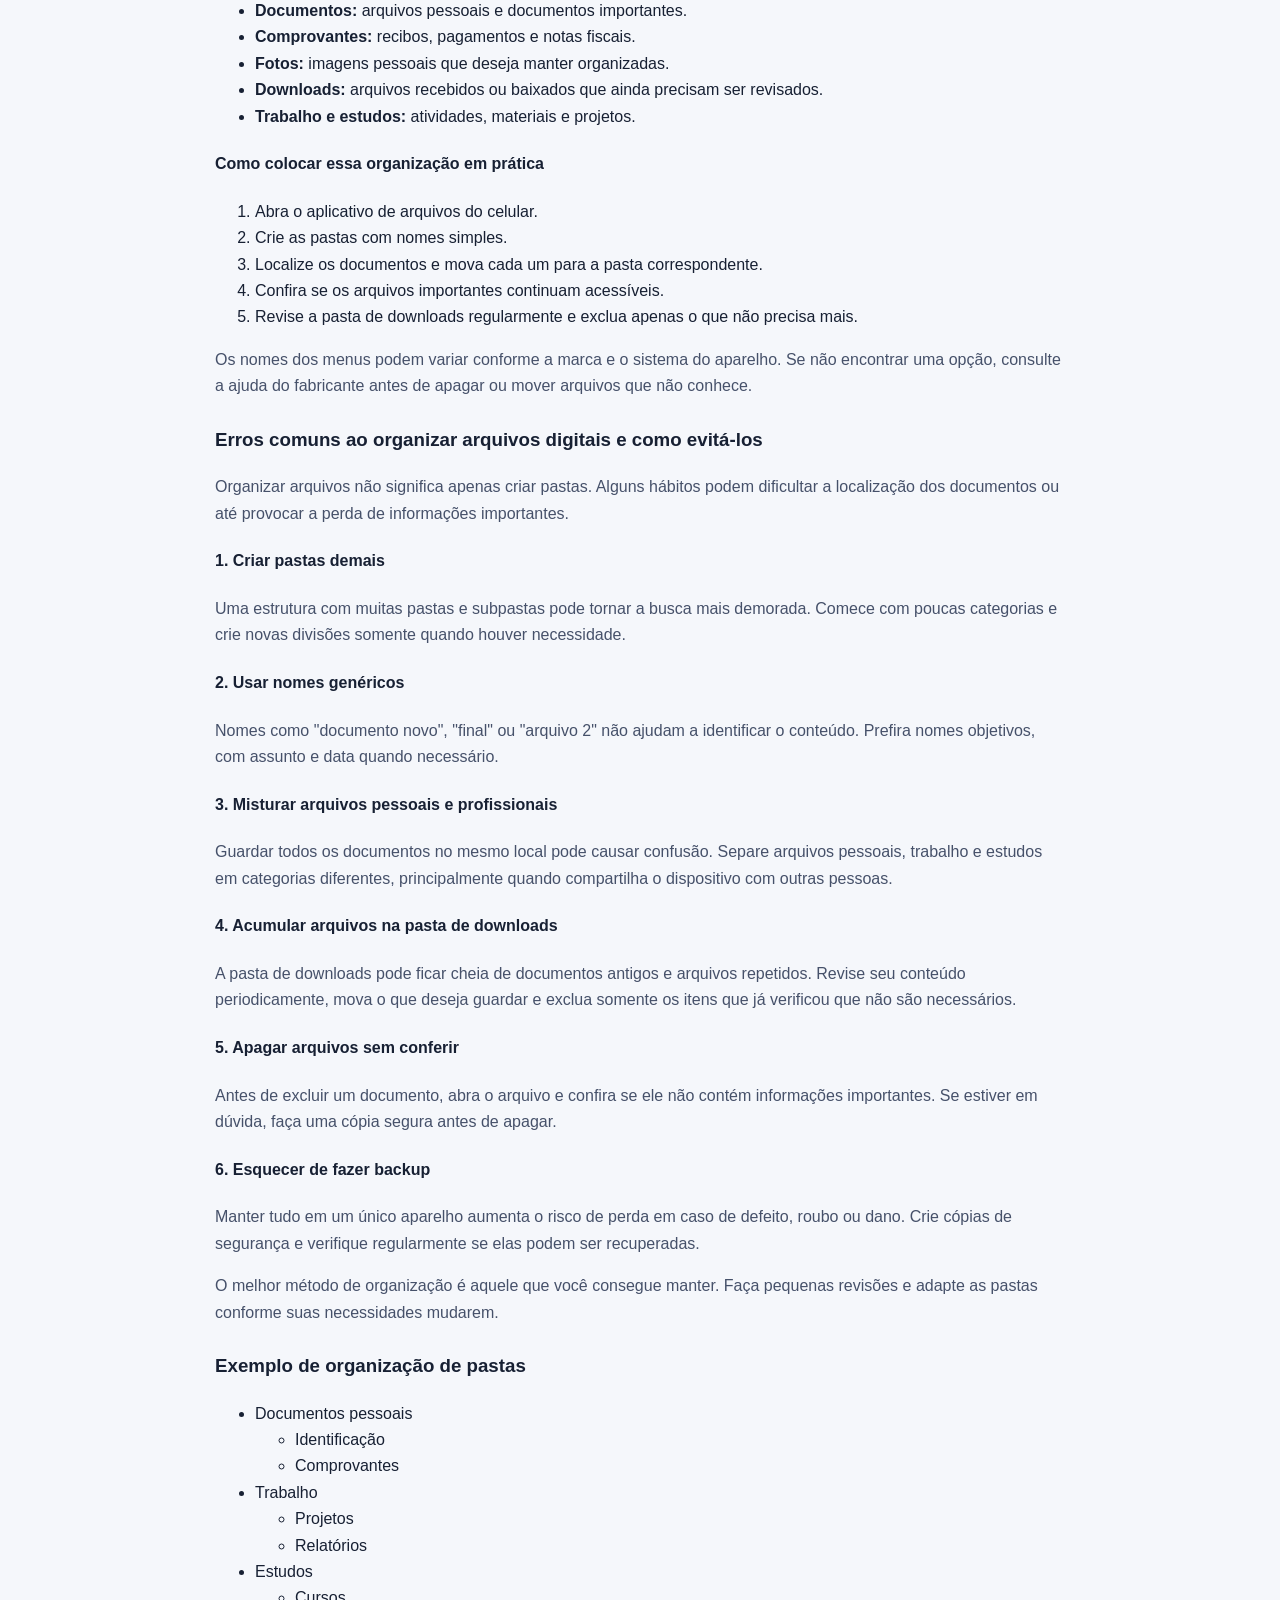
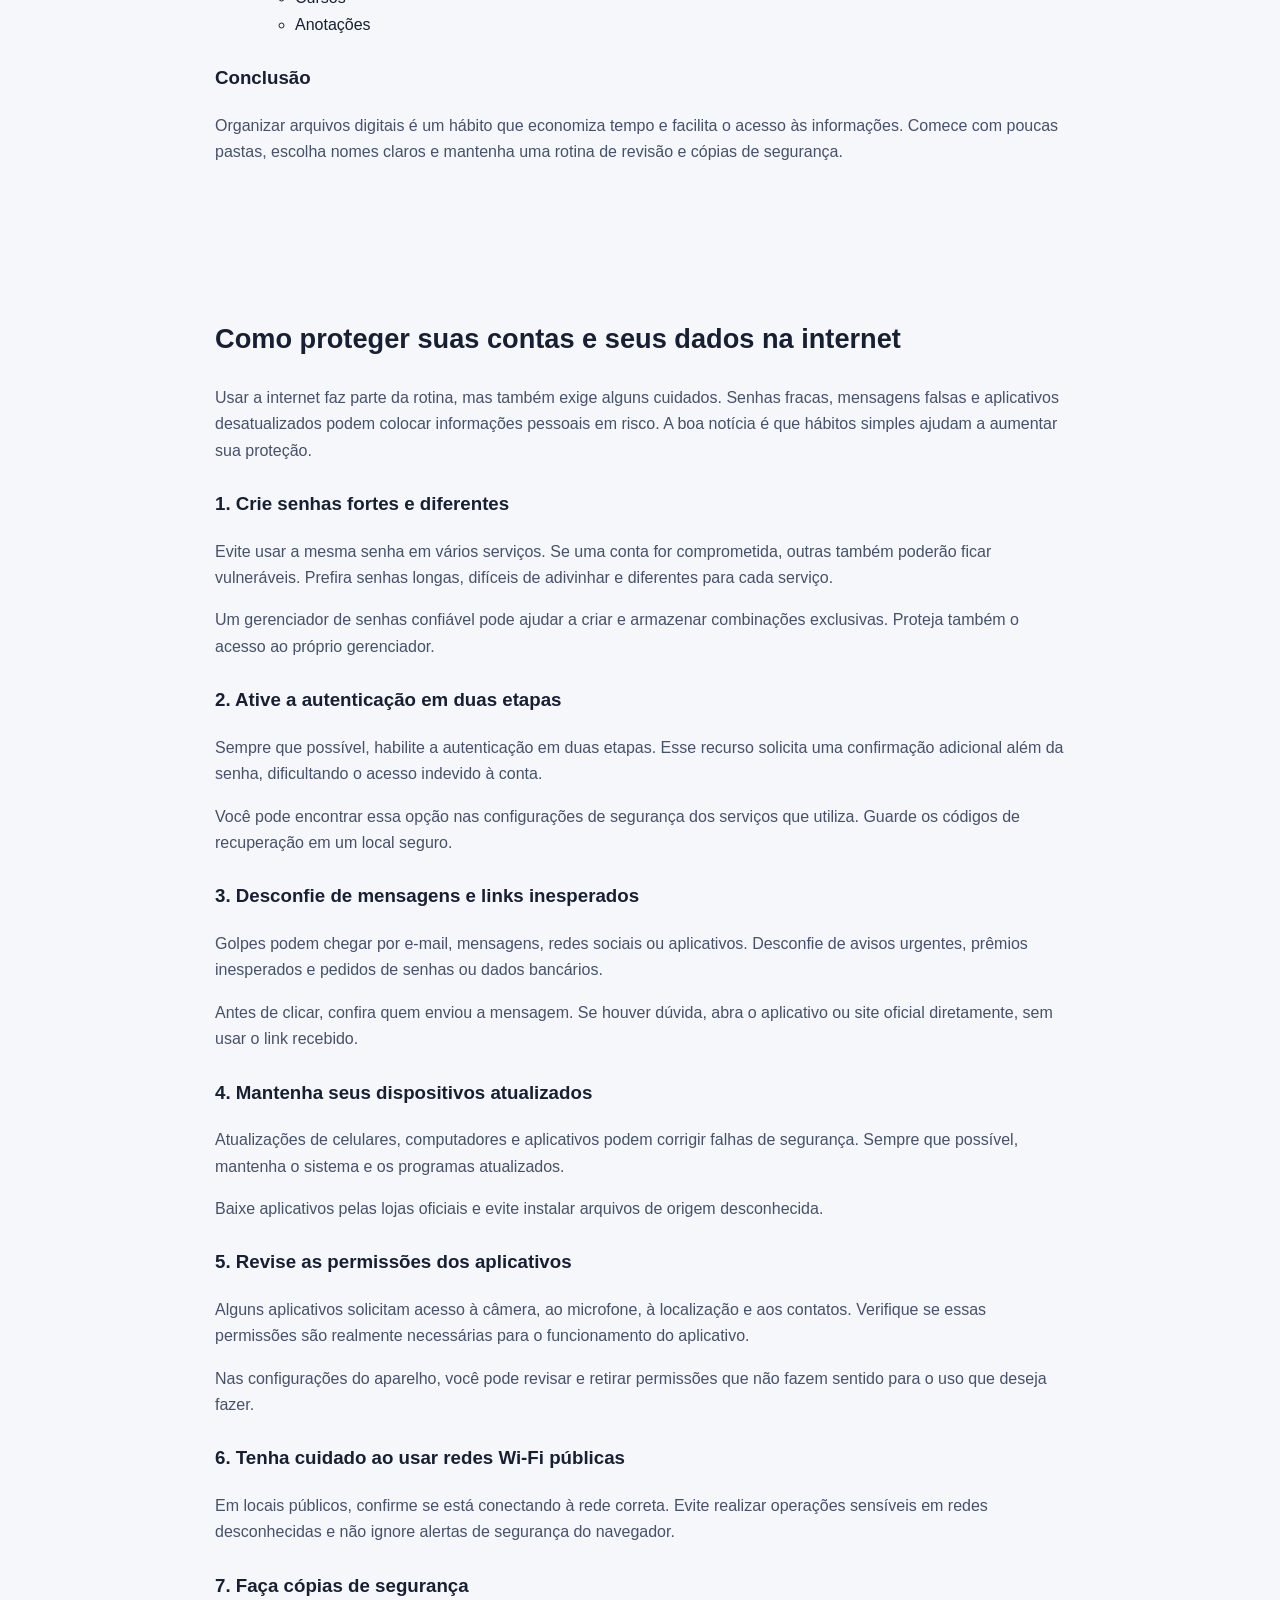
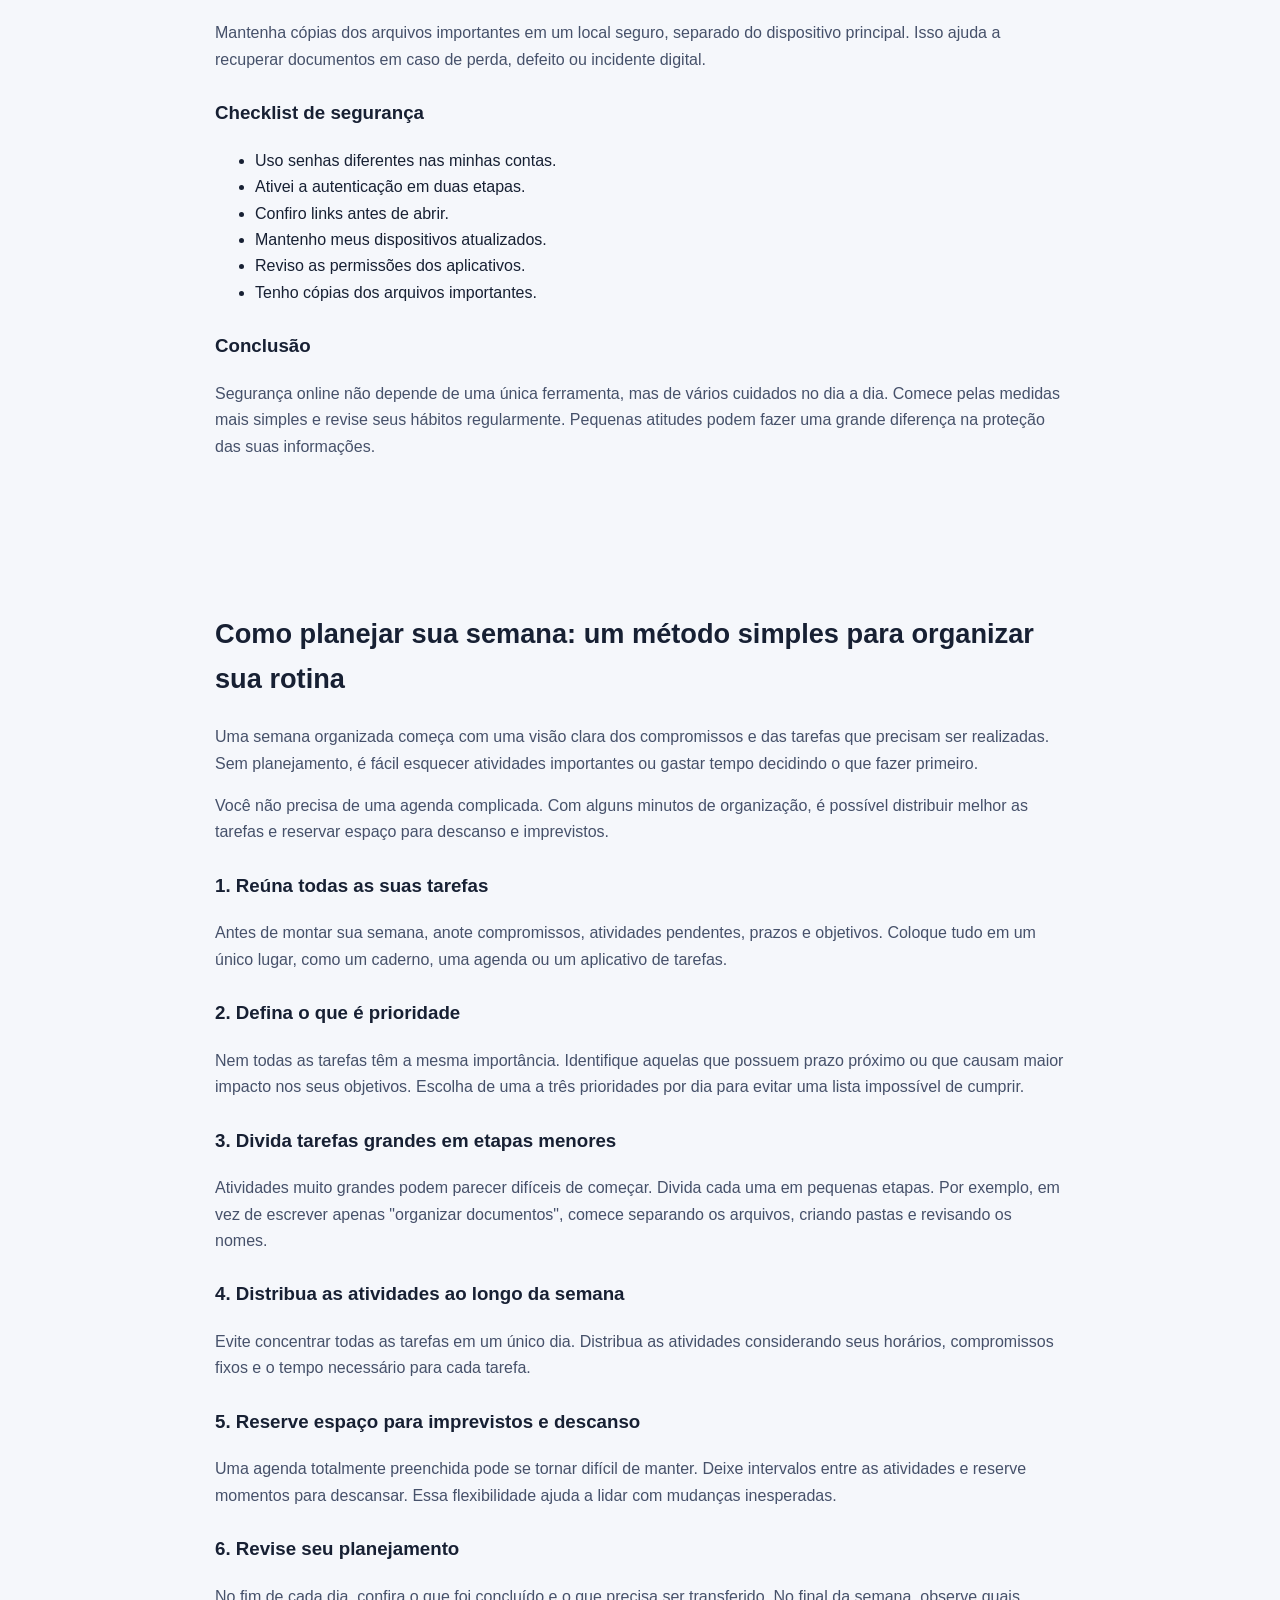
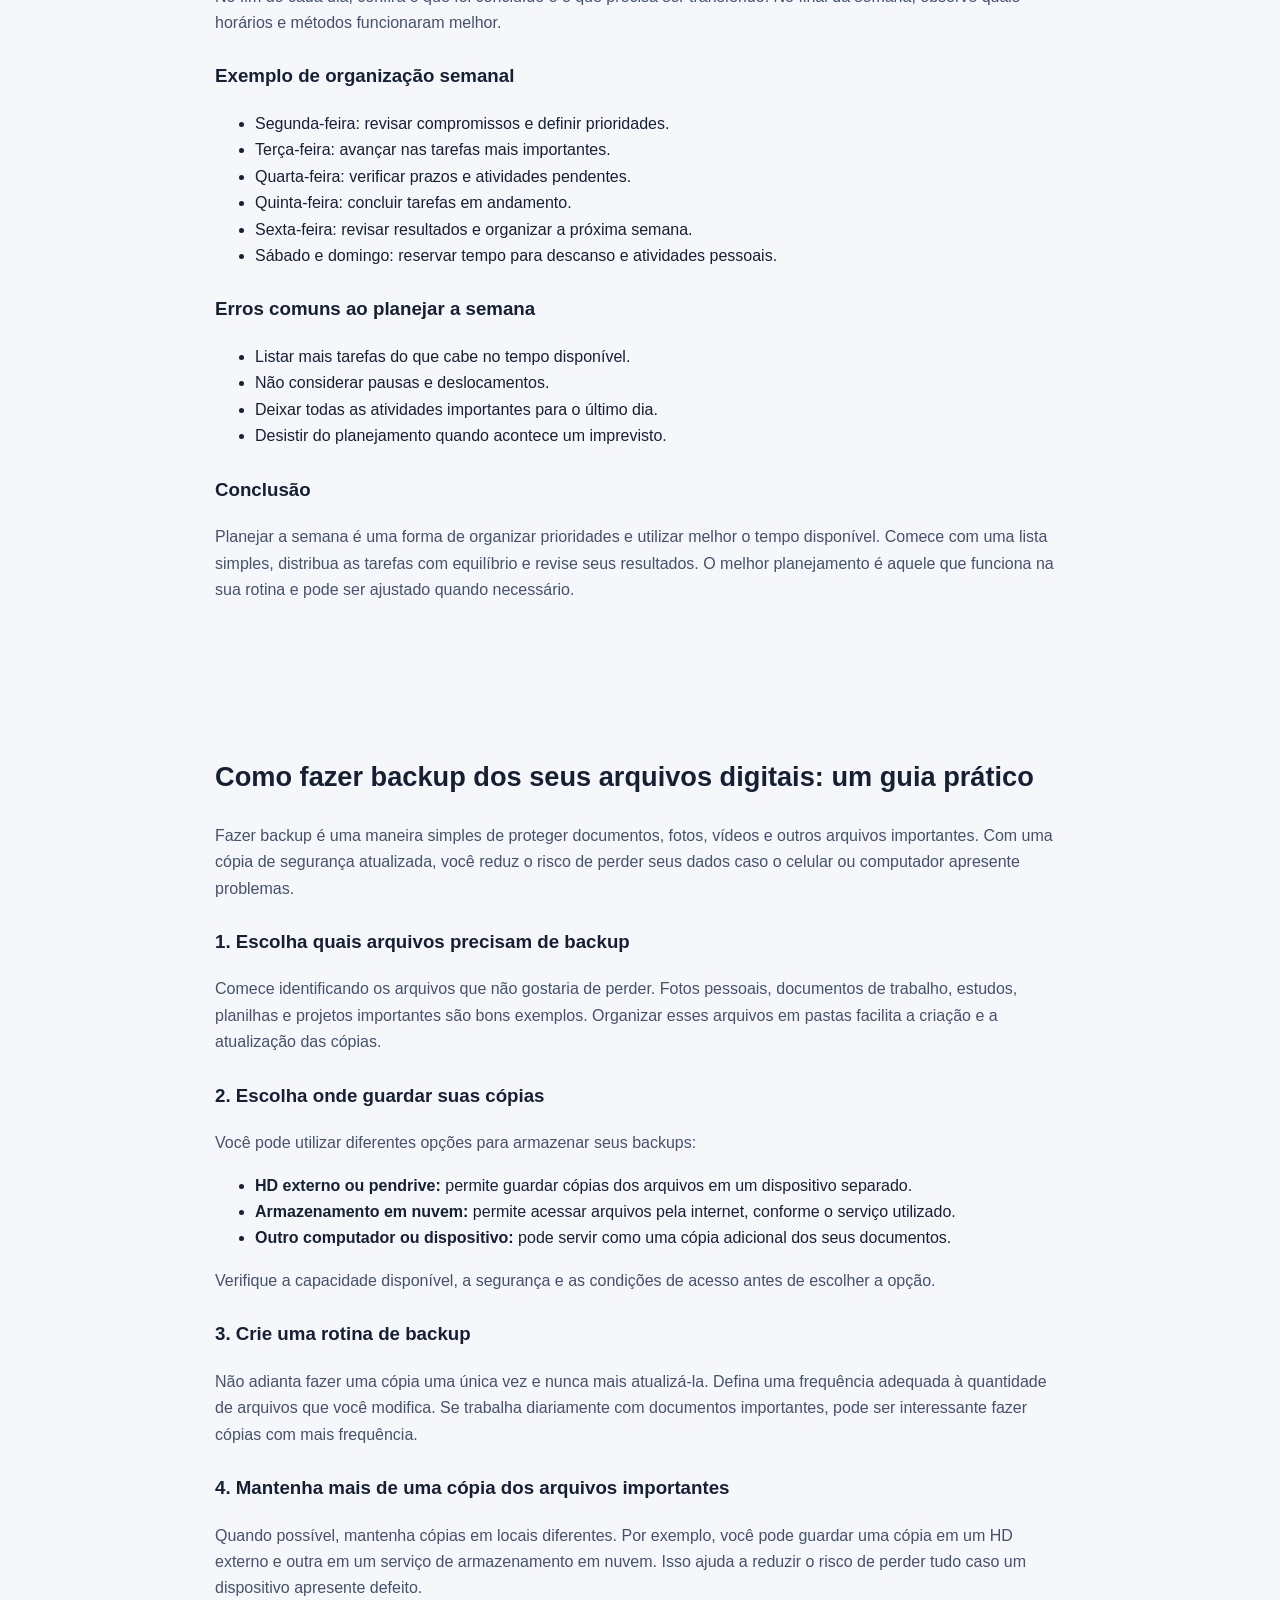
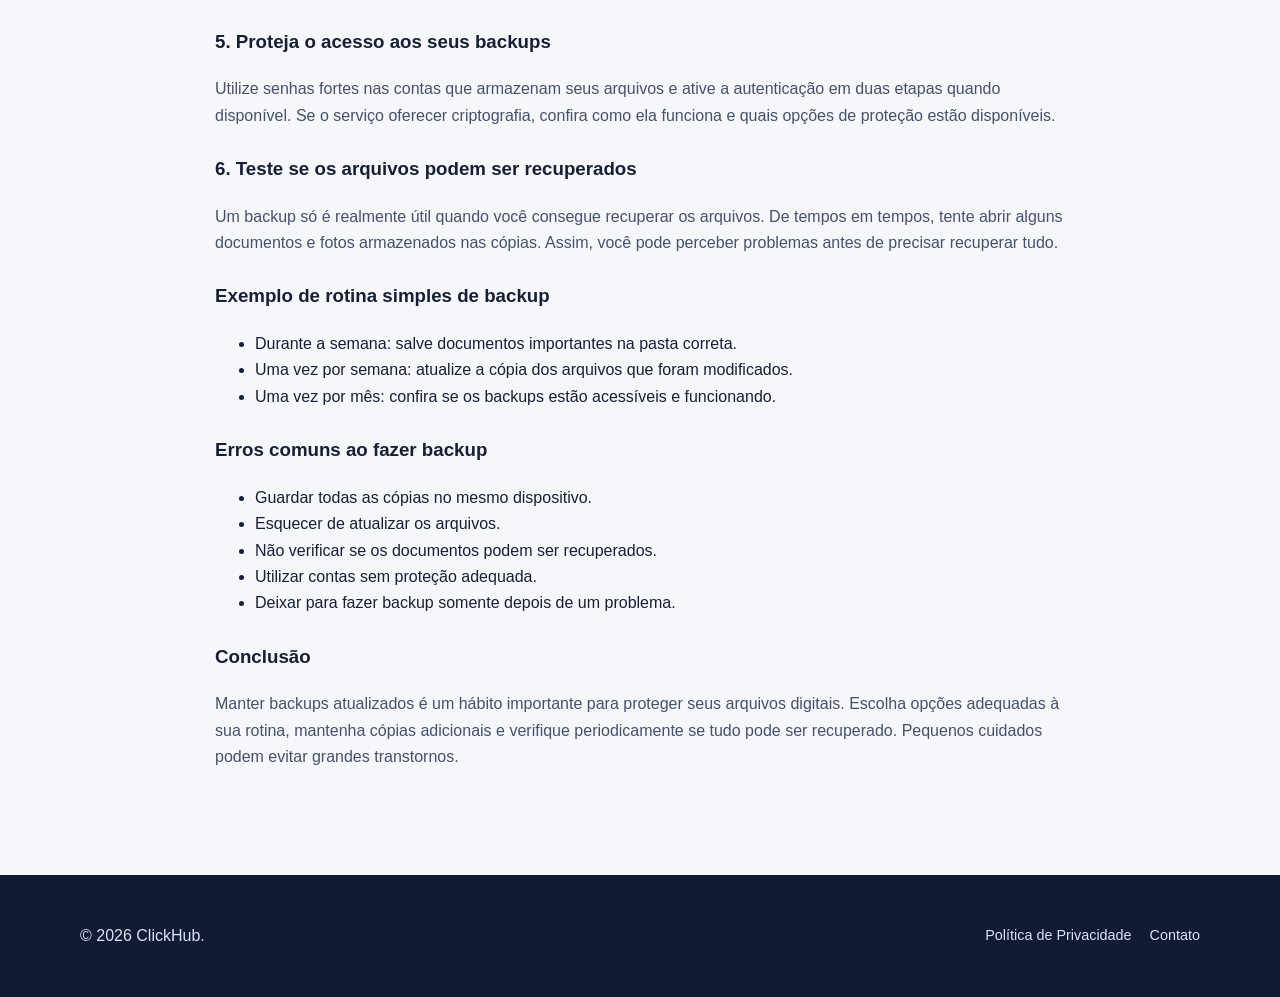
==== commit 99851093: "update index.html" ====
--- a/index.html
+++ b/index.html
@@ -100,7 +100,17 @@
   <div class="container prose">
 
     <h2>Como organizar seus arquivos digitais: guia prático</h2>
-
+    <nav class="article-index" aria-label="Índice deste guia">
+      <h3>Neste guia</h3>
+      <ul>
+        <li><a href="#categorias-arquivos">Separar arquivos por categoria</a></li>
+        <li><a href="#nomes-arquivos">Usar nomes fáceis de entender</a></li>
+        <li><a href="#backup-arquivos">Fazer cópias de segurança</a></li>
+        <li><a href="#rotina-arquivos">Criar uma rotina de organização</a></li>
+        <li><a href="#ferramentas-arquivos">Ferramentas úteis</a></li>
+        <li><a href="#erros-arquivos">Erros comuns</a></li>
+      </ul>
+    </nav>
     <p>
       Documentos espalhados pelo celular ou computador podem
       dificultar a rotina. Contratos, fotos, comprovantes e
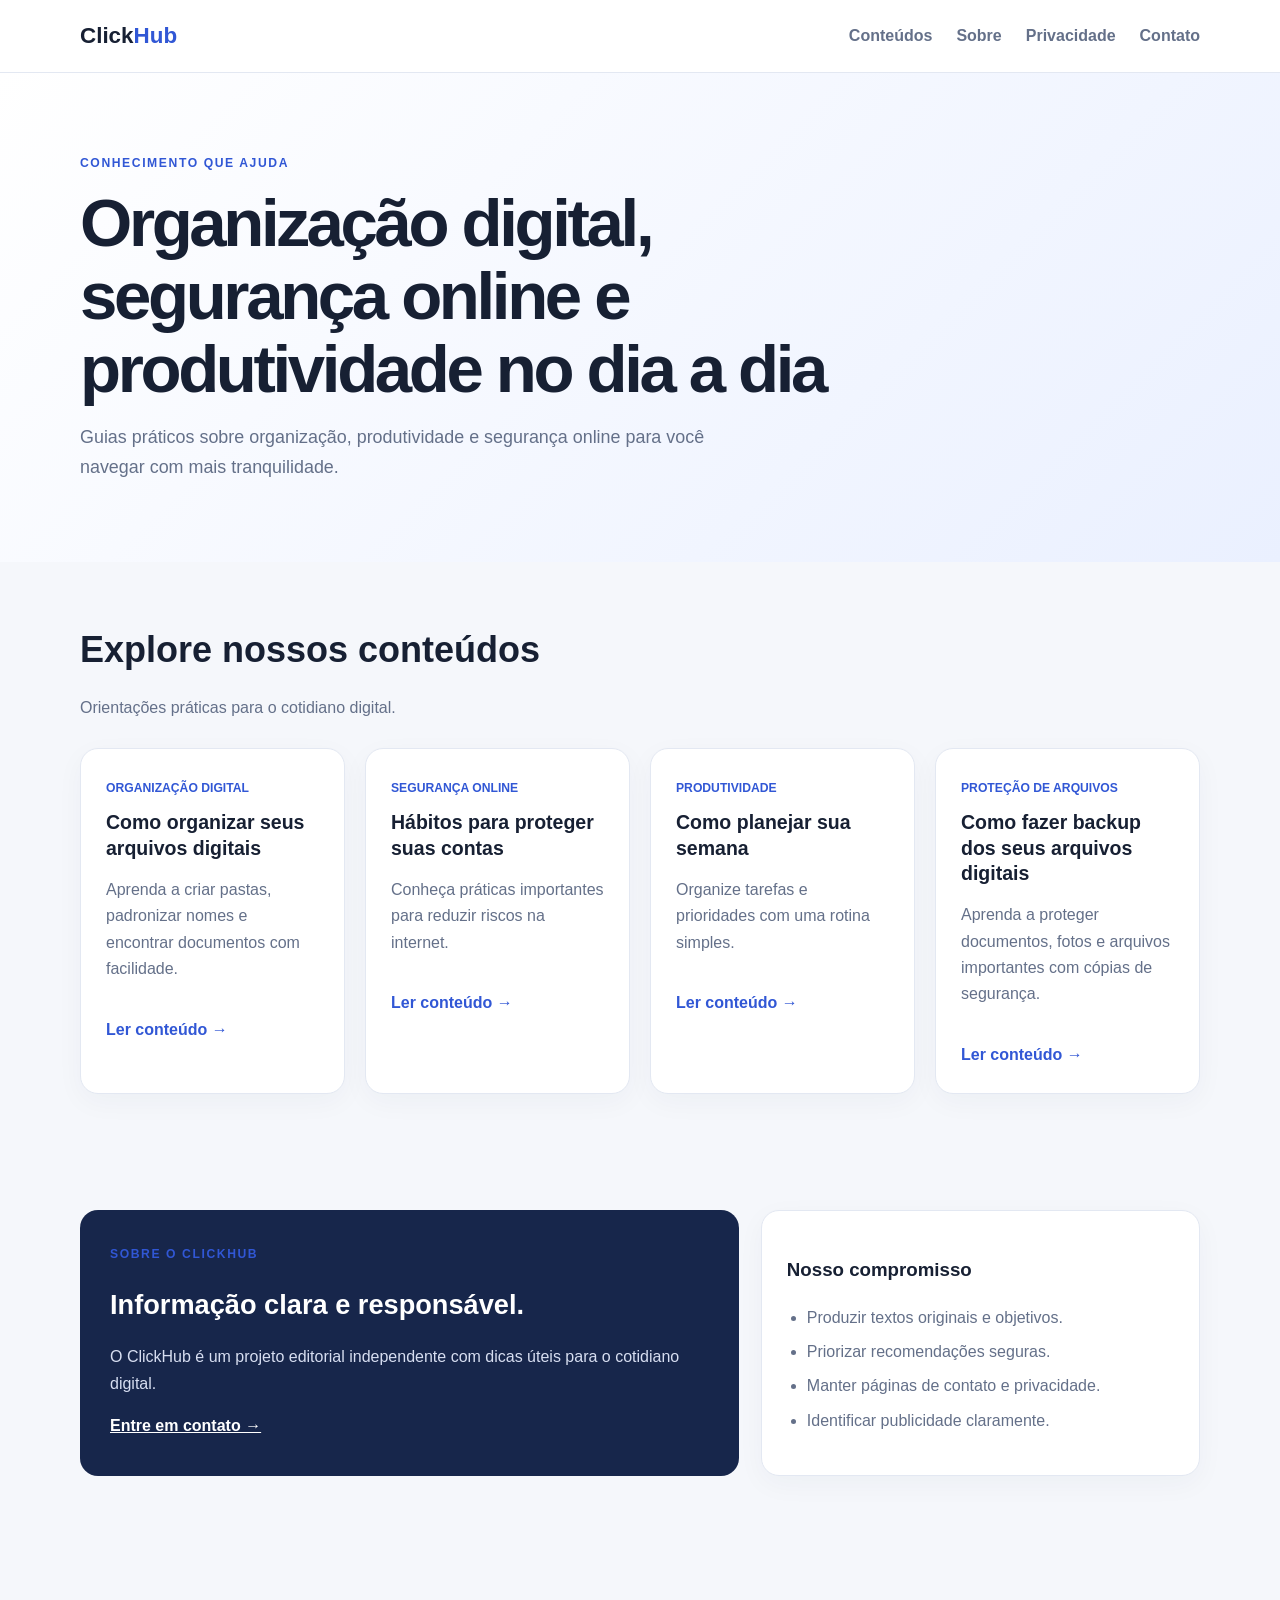
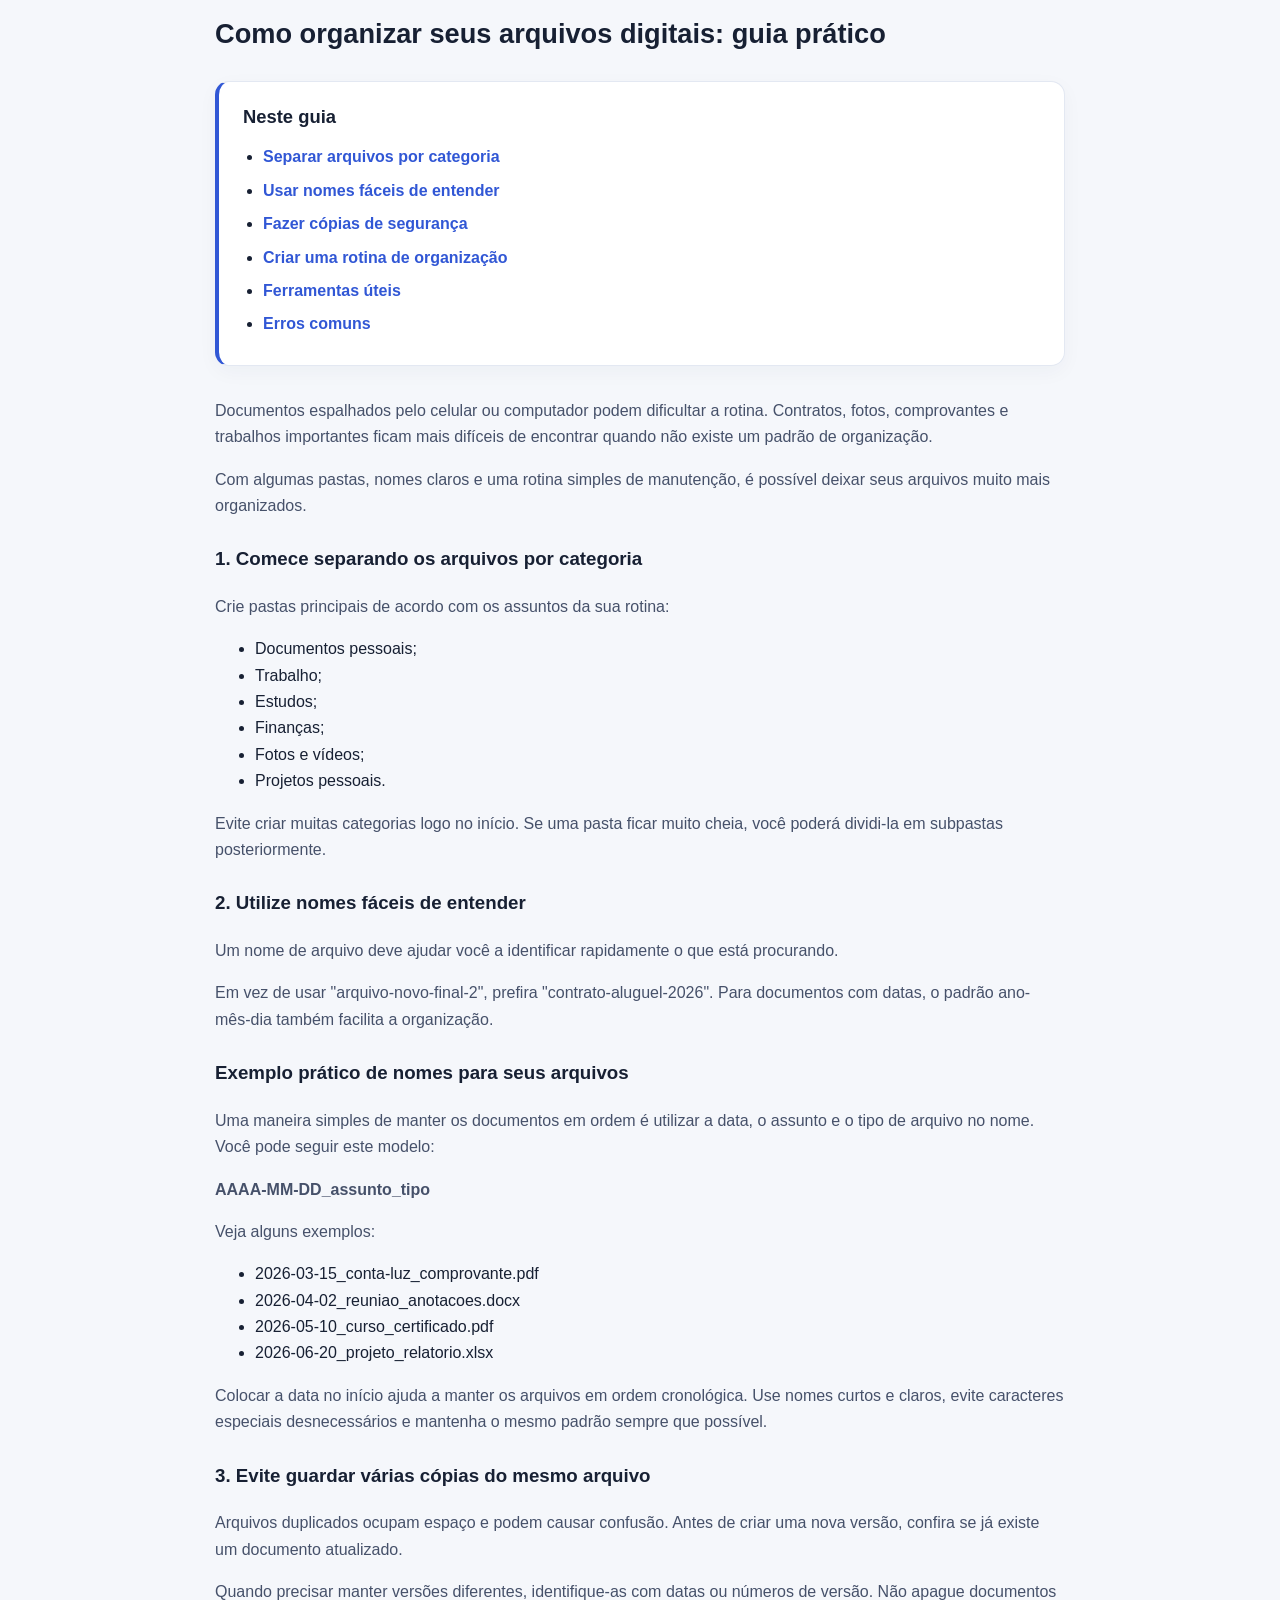
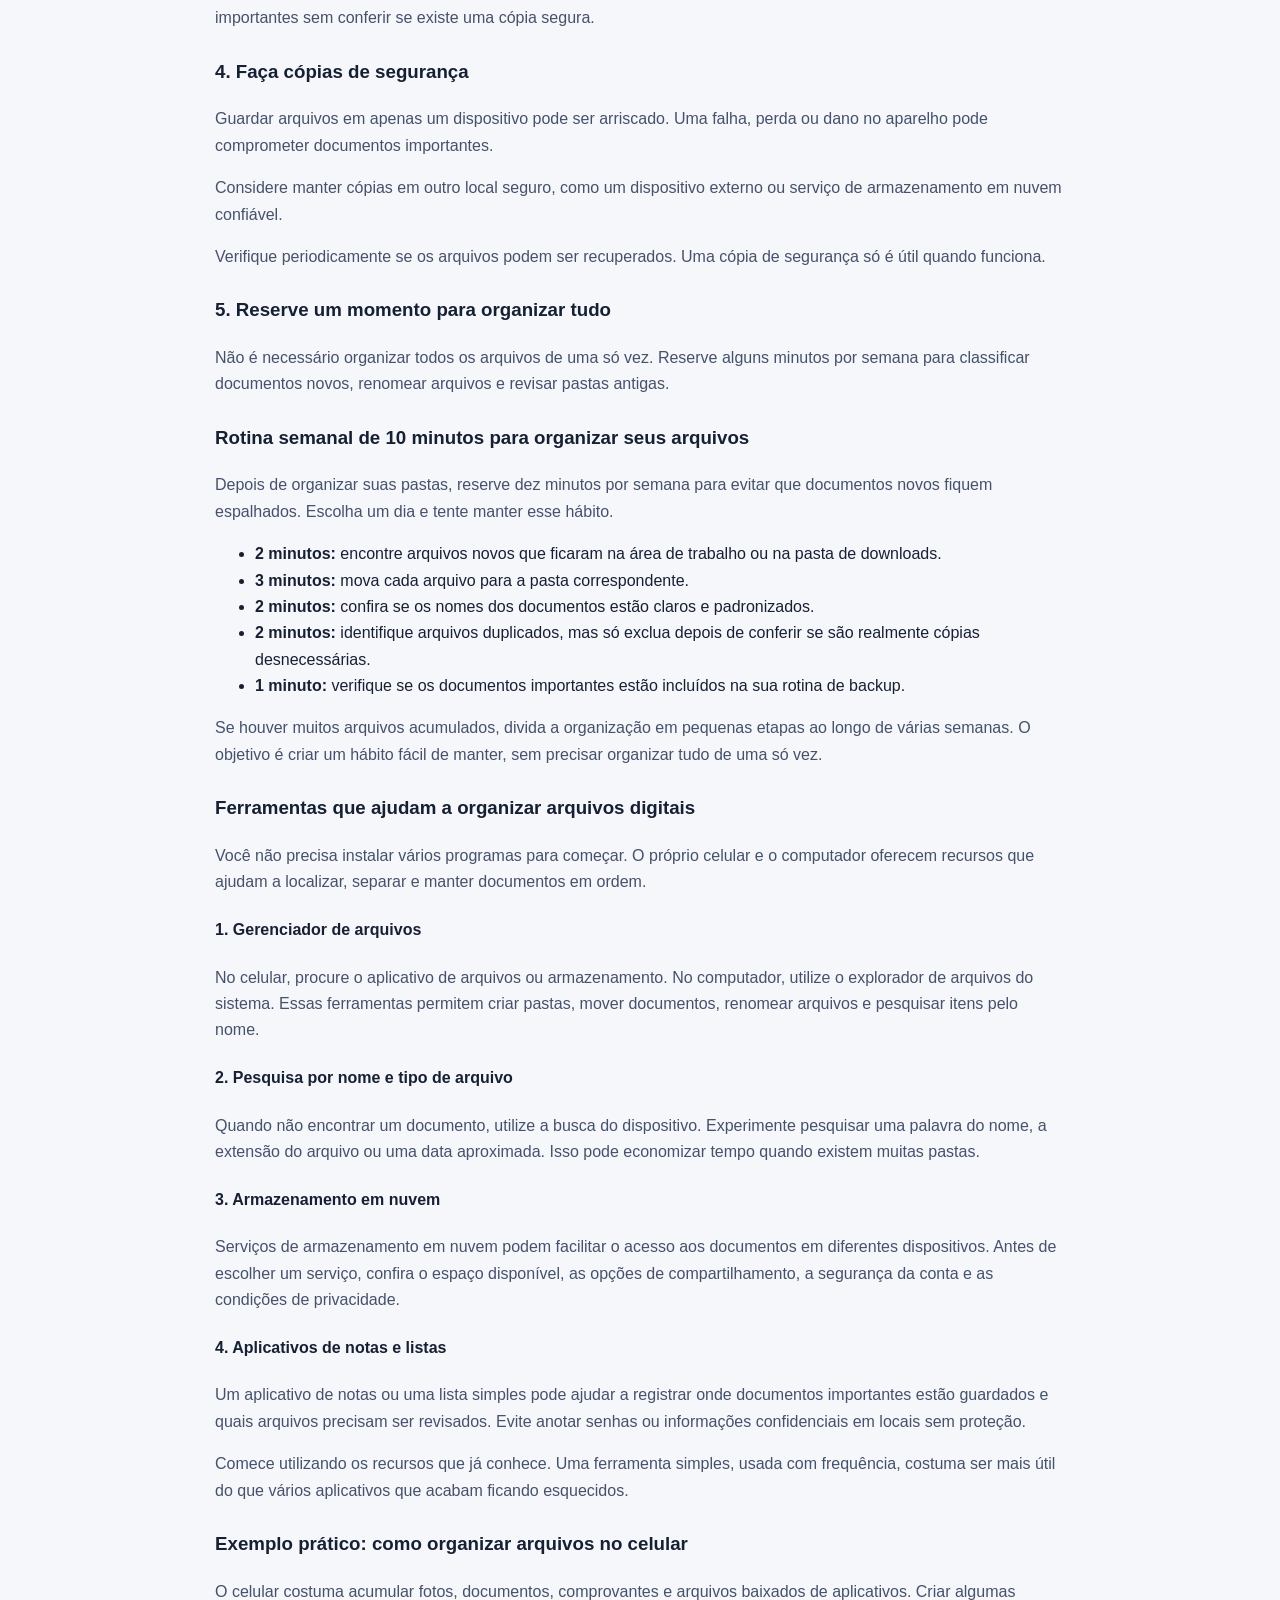
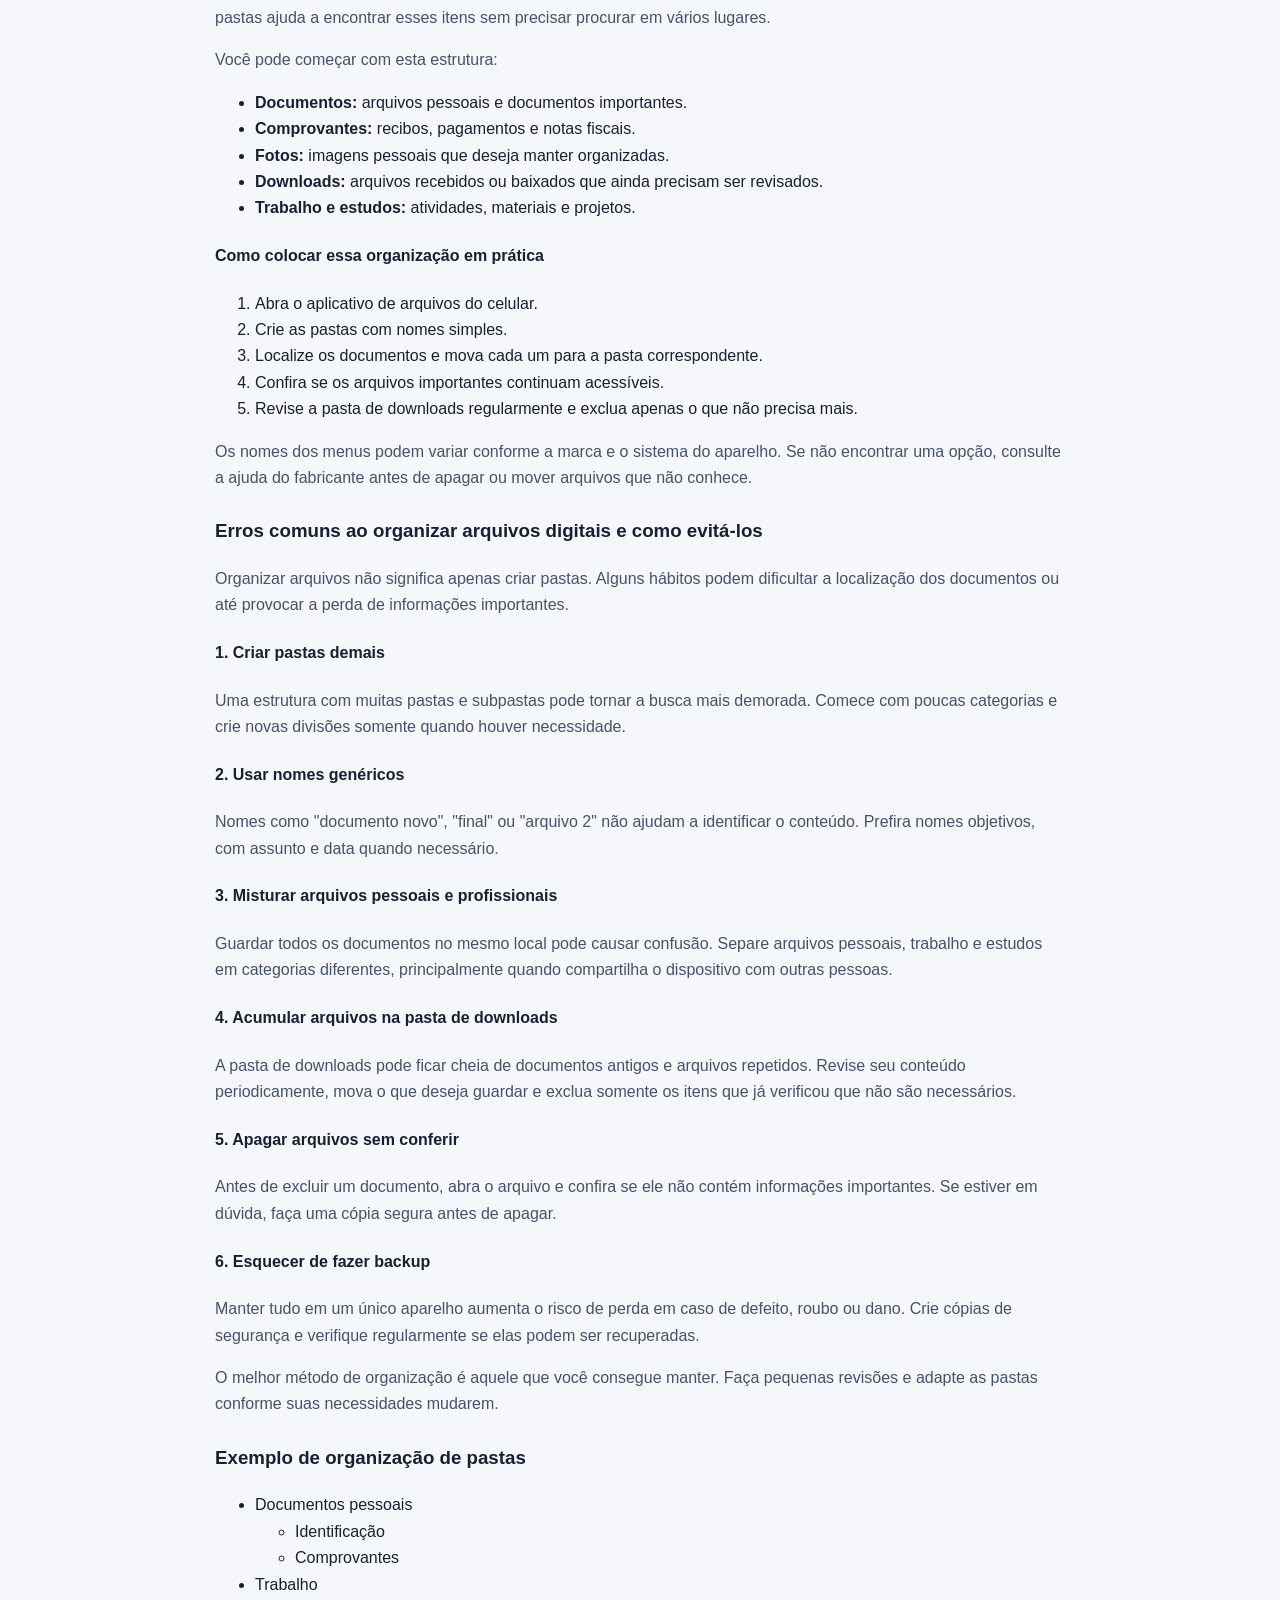
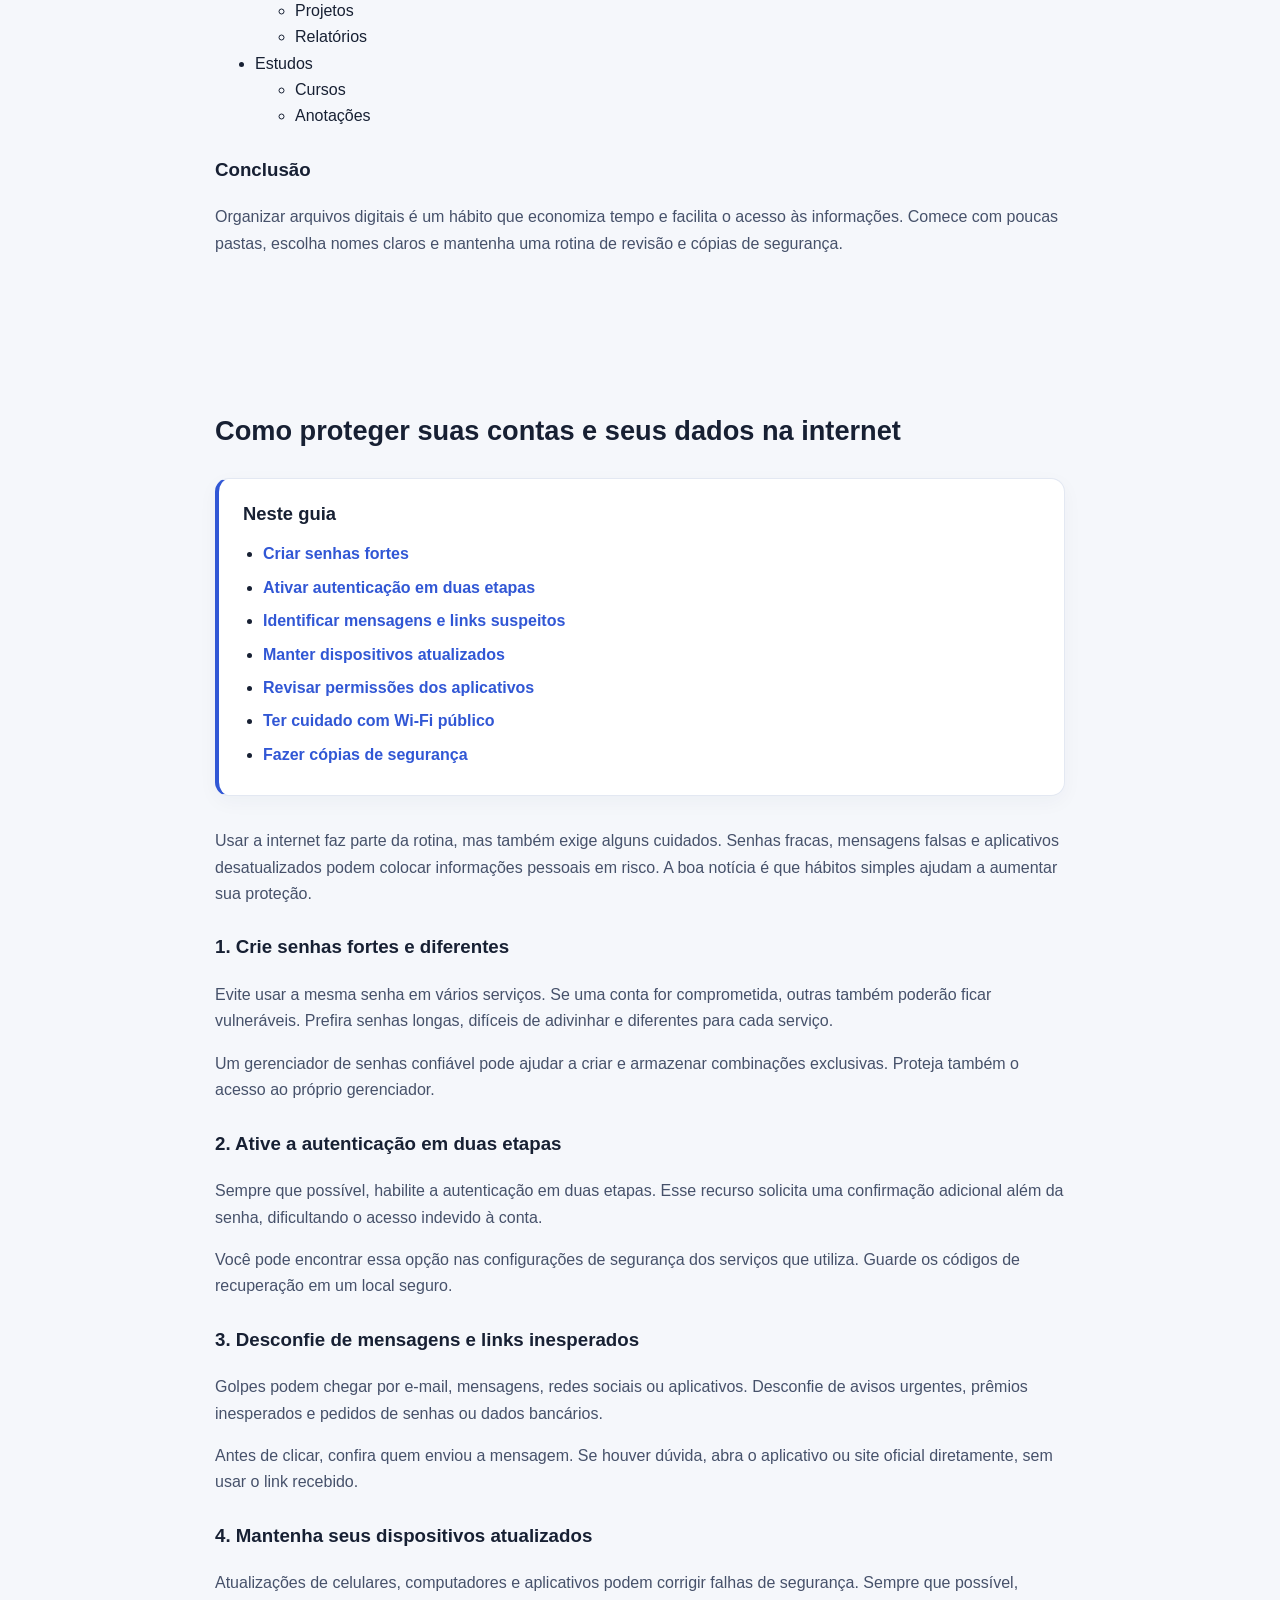
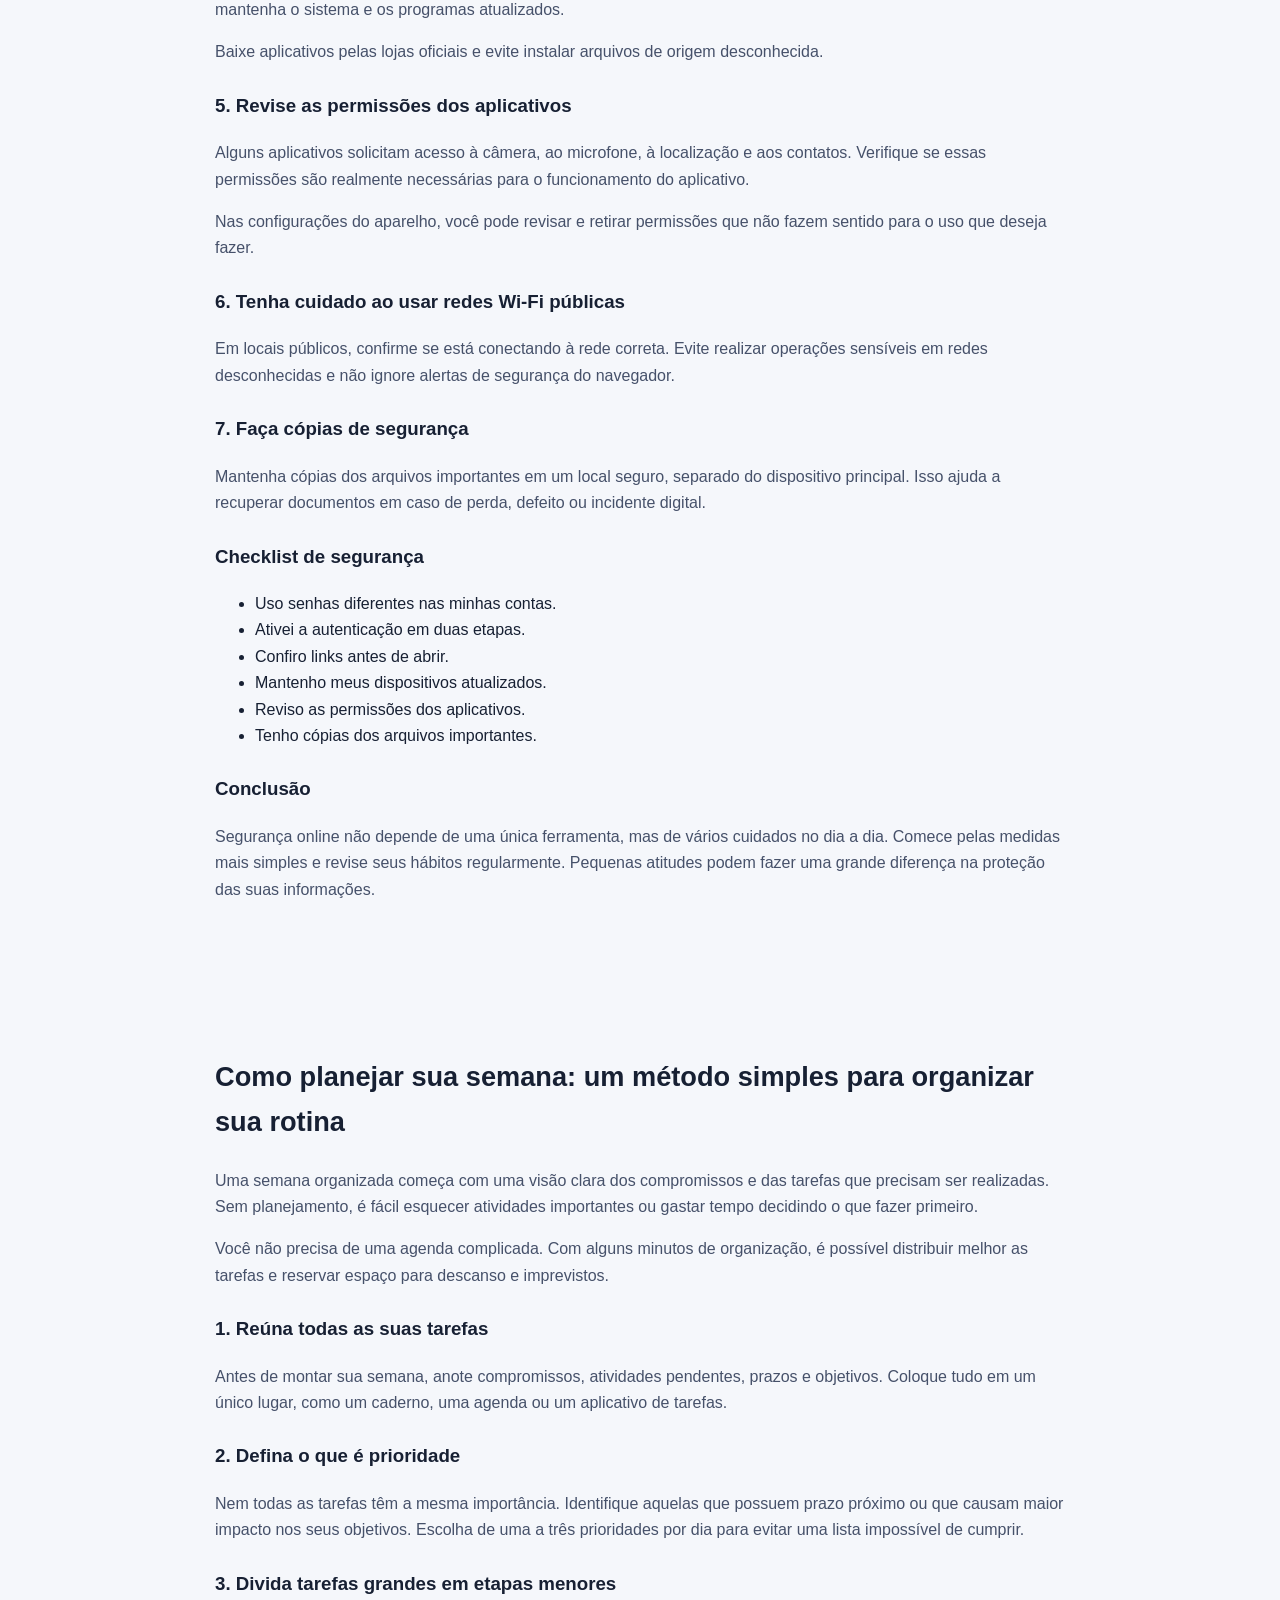
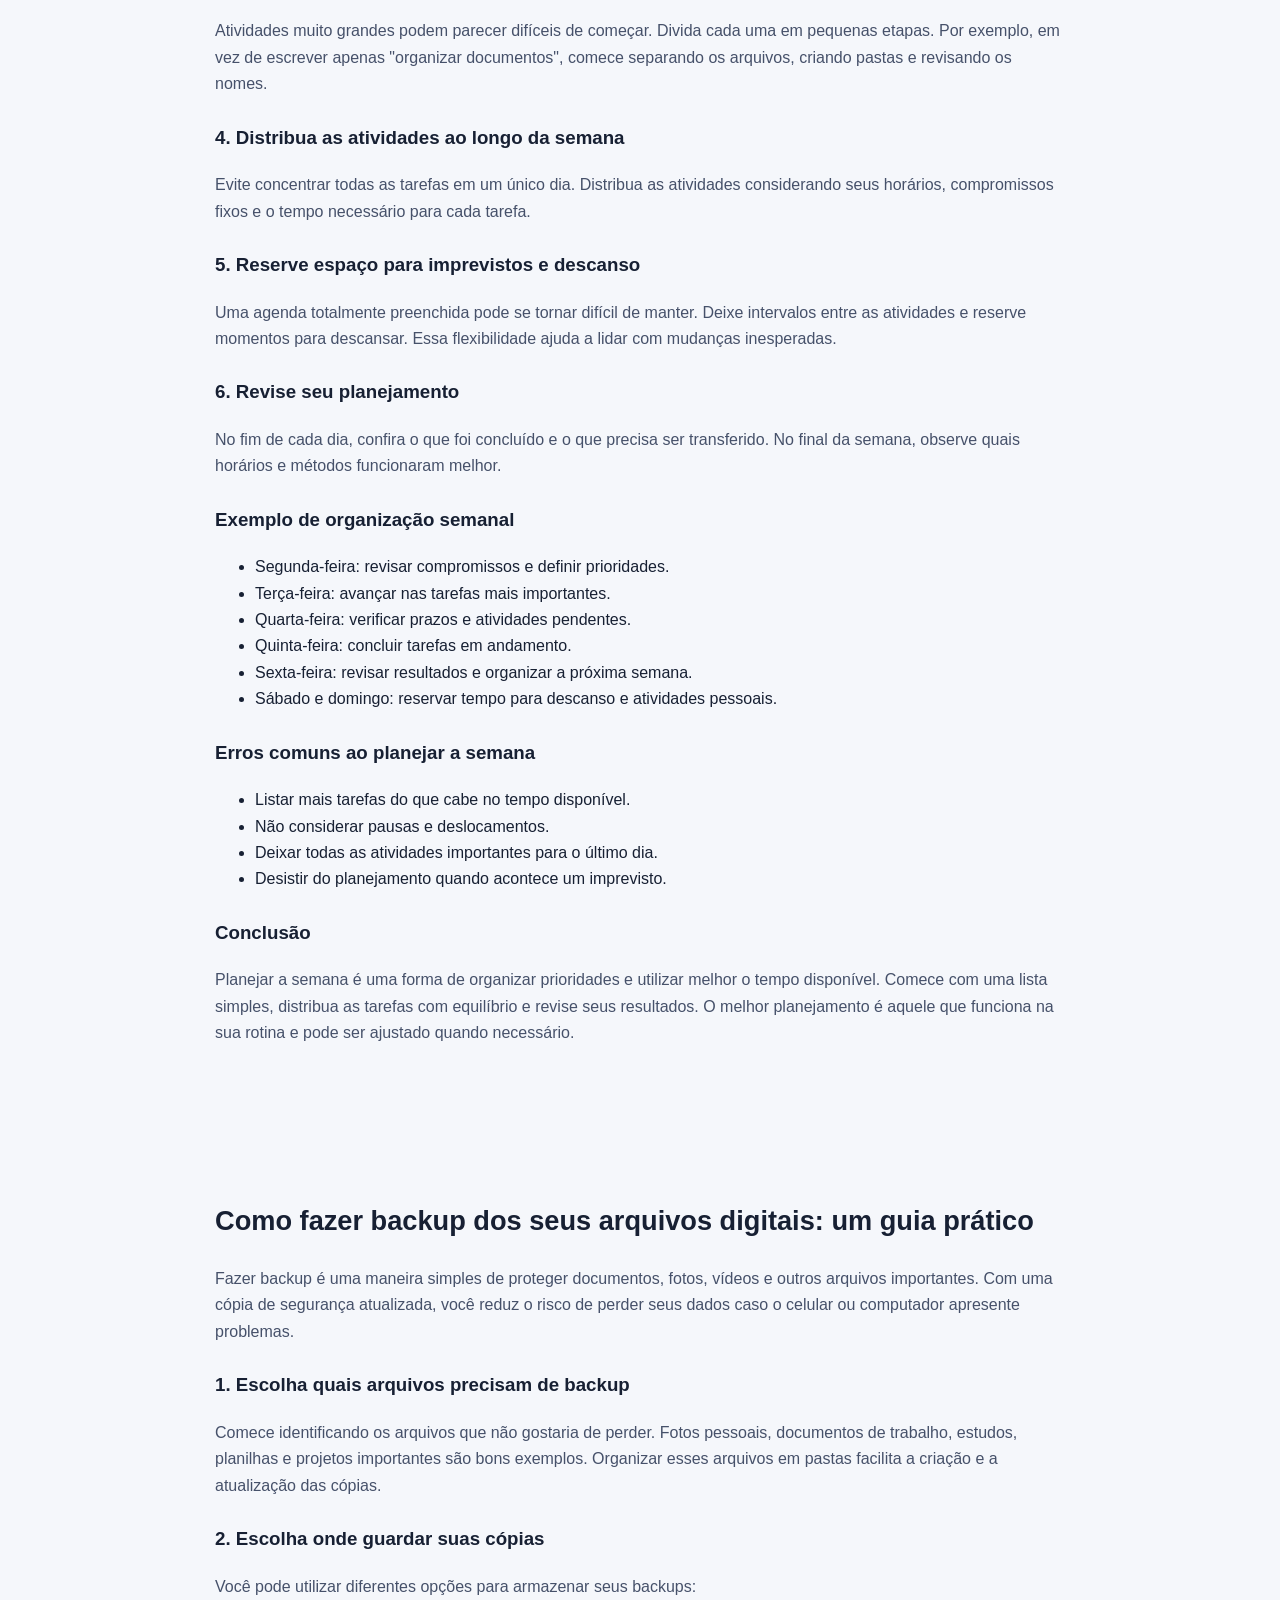
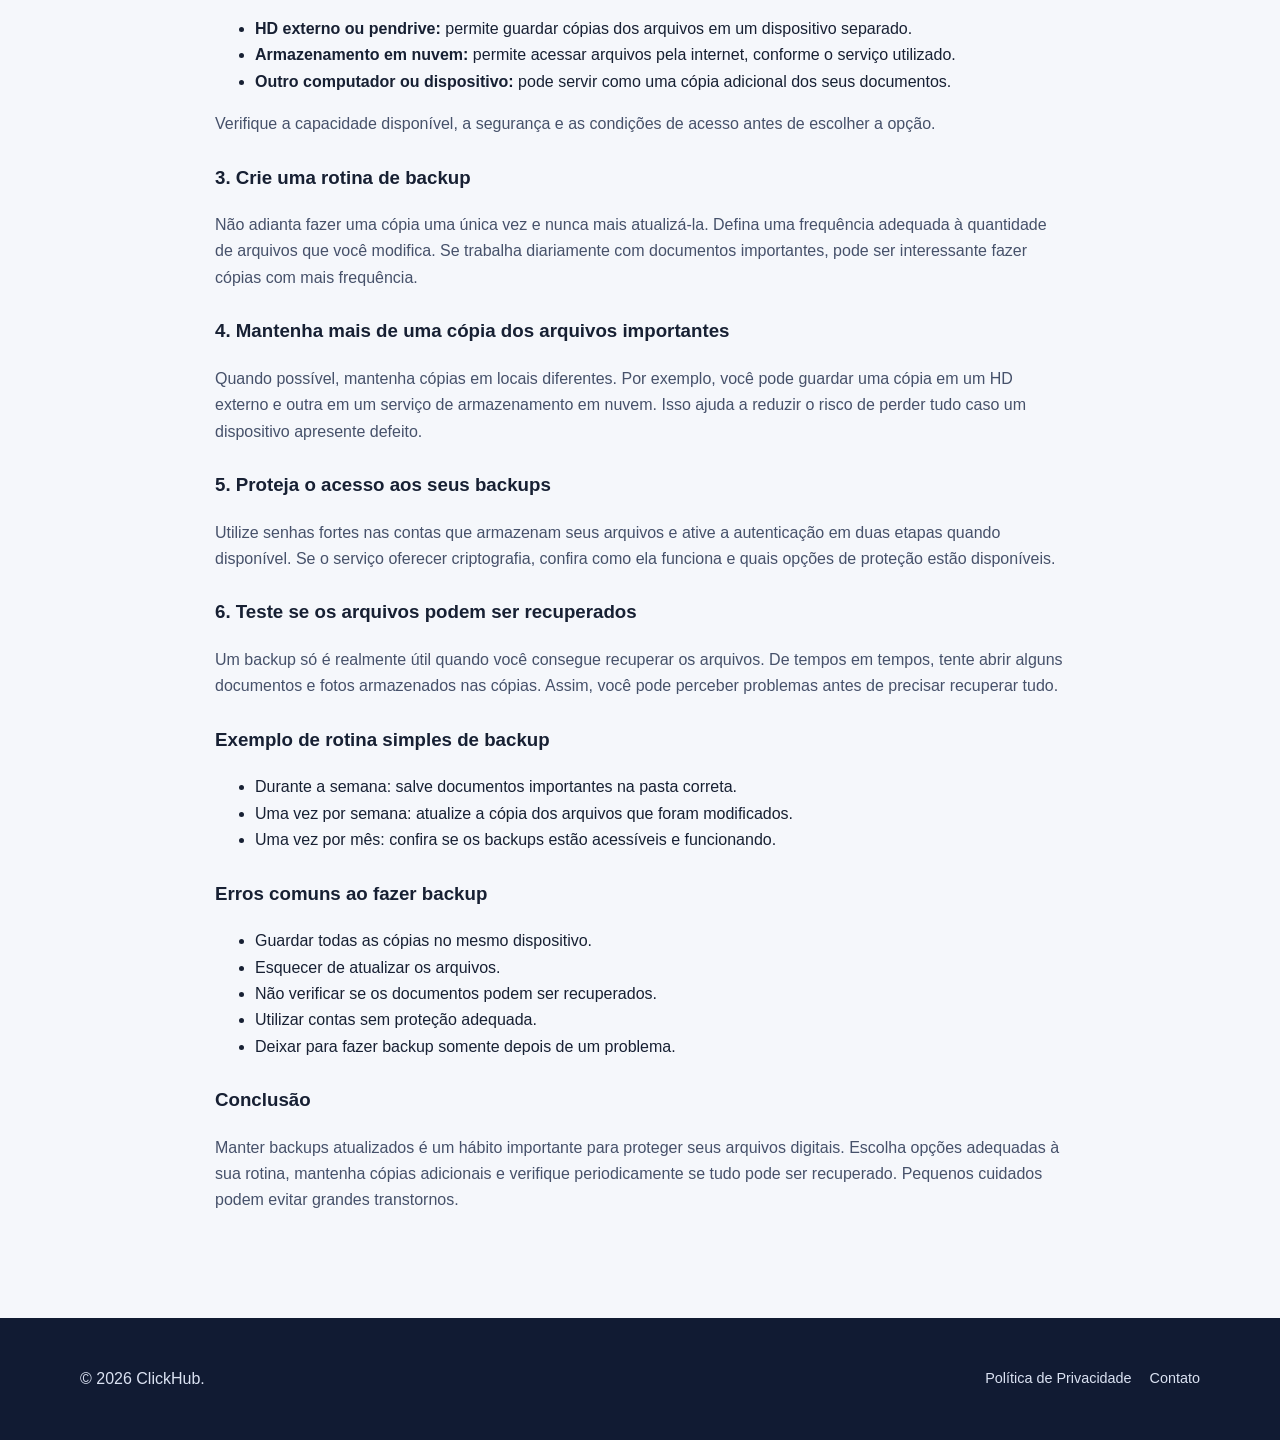
==== commit 82b6b865: "update index.html" ====
--- a/index.html
+++ b/index.html
@@ -124,7 +124,7 @@
       mais organizados.
     </p>
 
-    <h3>1. Comece separando os arquivos por categoria</h3>
+    <h3 id="categorias-arquivos">1. Comece separando os arquivos por categoria</h3>
 
     <p>Crie pastas principais de acordo com os assuntos da sua rotina:</p>
 
@@ -143,7 +143,7 @@
       em subpastas posteriormente.
     </p>
 
-    <h3>2. Utilize nomes fáceis de entender</h3>
+    <h3 id="nomes-arquivos">2. Utilize nomes fáceis de entender</h3>
 
     <p>
       Um nome de arquivo deve ajudar você a identificar
@@ -201,7 +201,7 @@
       se existe uma cópia segura.
     </p>
 
-    <h3>4. Faça cópias de segurança</h3>
+    <h3 id="backup-arquivos">4. Faça cópias de segurança</h3>
 
     <p>
       Guardar arquivos em apenas um dispositivo pode
@@ -221,7 +221,7 @@
       quando funciona.
     </p>
 
-    <h3>5. Reserve um momento para organizar tudo</h3>
+    <h3 id="rotina-arquivos">5. Reserve um momento para organizar tudo</h3>
 
     <p>
       Não é necessário organizar todos os arquivos de uma
@@ -253,7 +253,7 @@
       tudo de uma só vez.
     </p>
     
-    <h3>Ferramentas que ajudam a organizar arquivos digitais</h3>
+    <h3 id="ferramentas-arquivos">Ferramentas que ajudam a organizar arquivos digitais</h3>
 
     <p>
       Você não precisa instalar vários programas para começar.
@@ -343,7 +343,7 @@
     </p>
 
 
-    <h3>Erros comuns ao organizar arquivos digitais e como evitá-los</h3>
+    <h3 id="erros-arquivos">Erros comuns ao organizar arquivos digitais e como evitá-los</h3>
 
     <p>
       Organizar arquivos não significa apenas criar pastas.
@@ -446,6 +446,19 @@
       <div class="container prose">
         <h2>Como proteger suas contas e seus dados na internet</h2>
 
+        <nav class="article-index" aria-label="Índice do guia de segurança">
+          <h3>Neste guia</h3>
+          <ul>
+            <li><a href="#senhas-seguranca">Criar senhas fortes</a></li>
+            <li><a href="#duas-etapas">Ativar autenticação em duas etapas</a></li>
+            <li><a href="#links-seguros">Identificar mensagens e links suspeitos</a></li>
+            <li><a href="#atualizacoes-seguranca">Manter dispositivos atualizados</a></li>
+            <li><a href="#permissoes-apps">Revisar permissões dos aplicativos</a></li>
+            <li><a href="#wifi-publico">Ter cuidado com Wi-Fi público</a></li>
+            <li><a href="#backup-seguranca">Fazer cópias de segurança</a></li>
+          </ul>
+        </nav>
+
         <p>
           Usar a internet faz parte da rotina, mas também exige
           alguns cuidados. Senhas fracas, mensagens falsas e
--- a/style.css
+++ b/style.css
@@ -237,6 +237,43 @@
 
 .prose p {
   color: #46516a;
+}
+
+/* Índice dos artigos */
+
+.article-index {
+  background: #ffffff;
+  border: 1px solid var(--line);
+  border-left: 4px solid var(--brand);
+  border-radius: 14px;
+  padding: 20px 24px;
+  margin: 24px 0 32px;
+  box-shadow: 0 6px 20px rgba(24, 39, 75, .04);
+}
+
+.article-index h3 {
+  margin: 0 0 12px;
+  color: var(--ink);
+  font-size: 1.15rem;
+}
+
+.article-index ul {
+  margin: 0;
+  padding-left: 20px;
+}
+
+.article-index li {
+  margin: 7px 0;
+}
+
+.article-index a {
+  color: var(--brand);
+  text-decoration: none;
+  font-weight: 600;
+}
+
+.article-index a:hover {
+  text-decoration: underline;
 }
 
 /* Rodapé */
